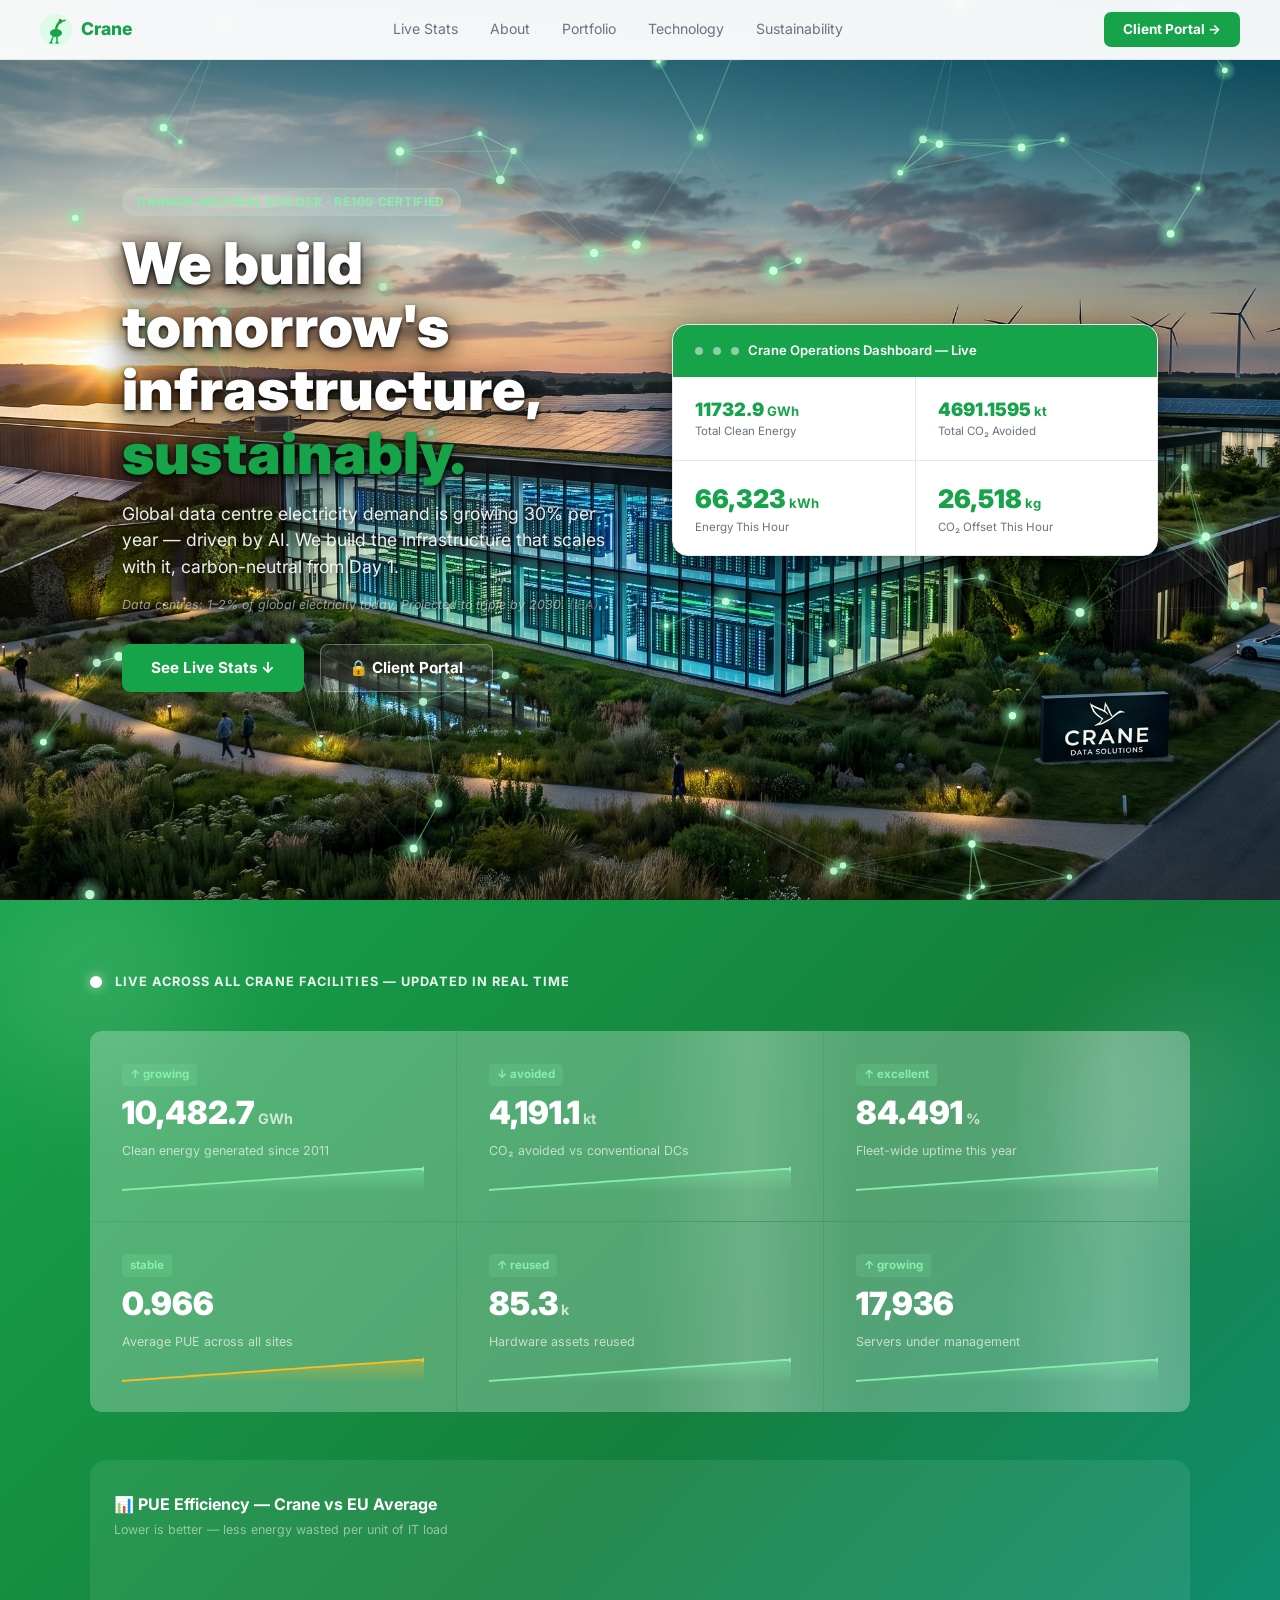
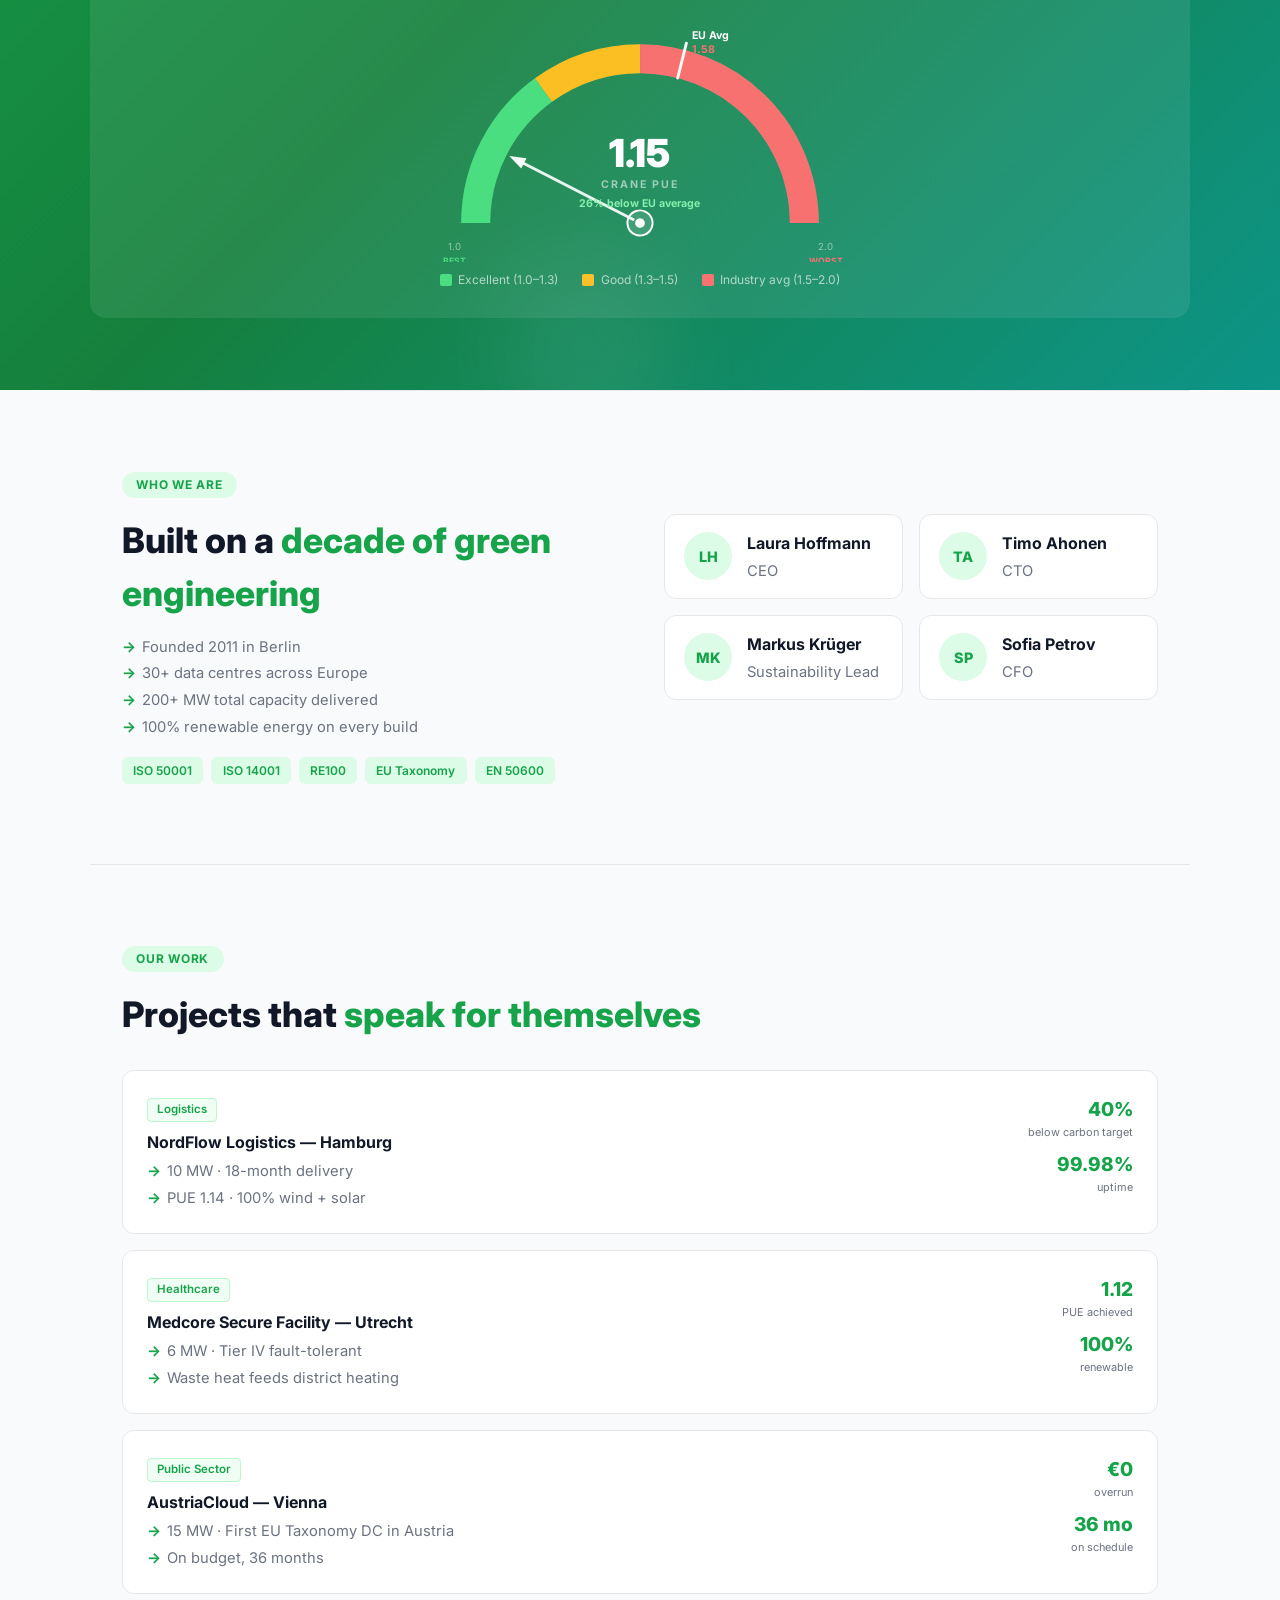
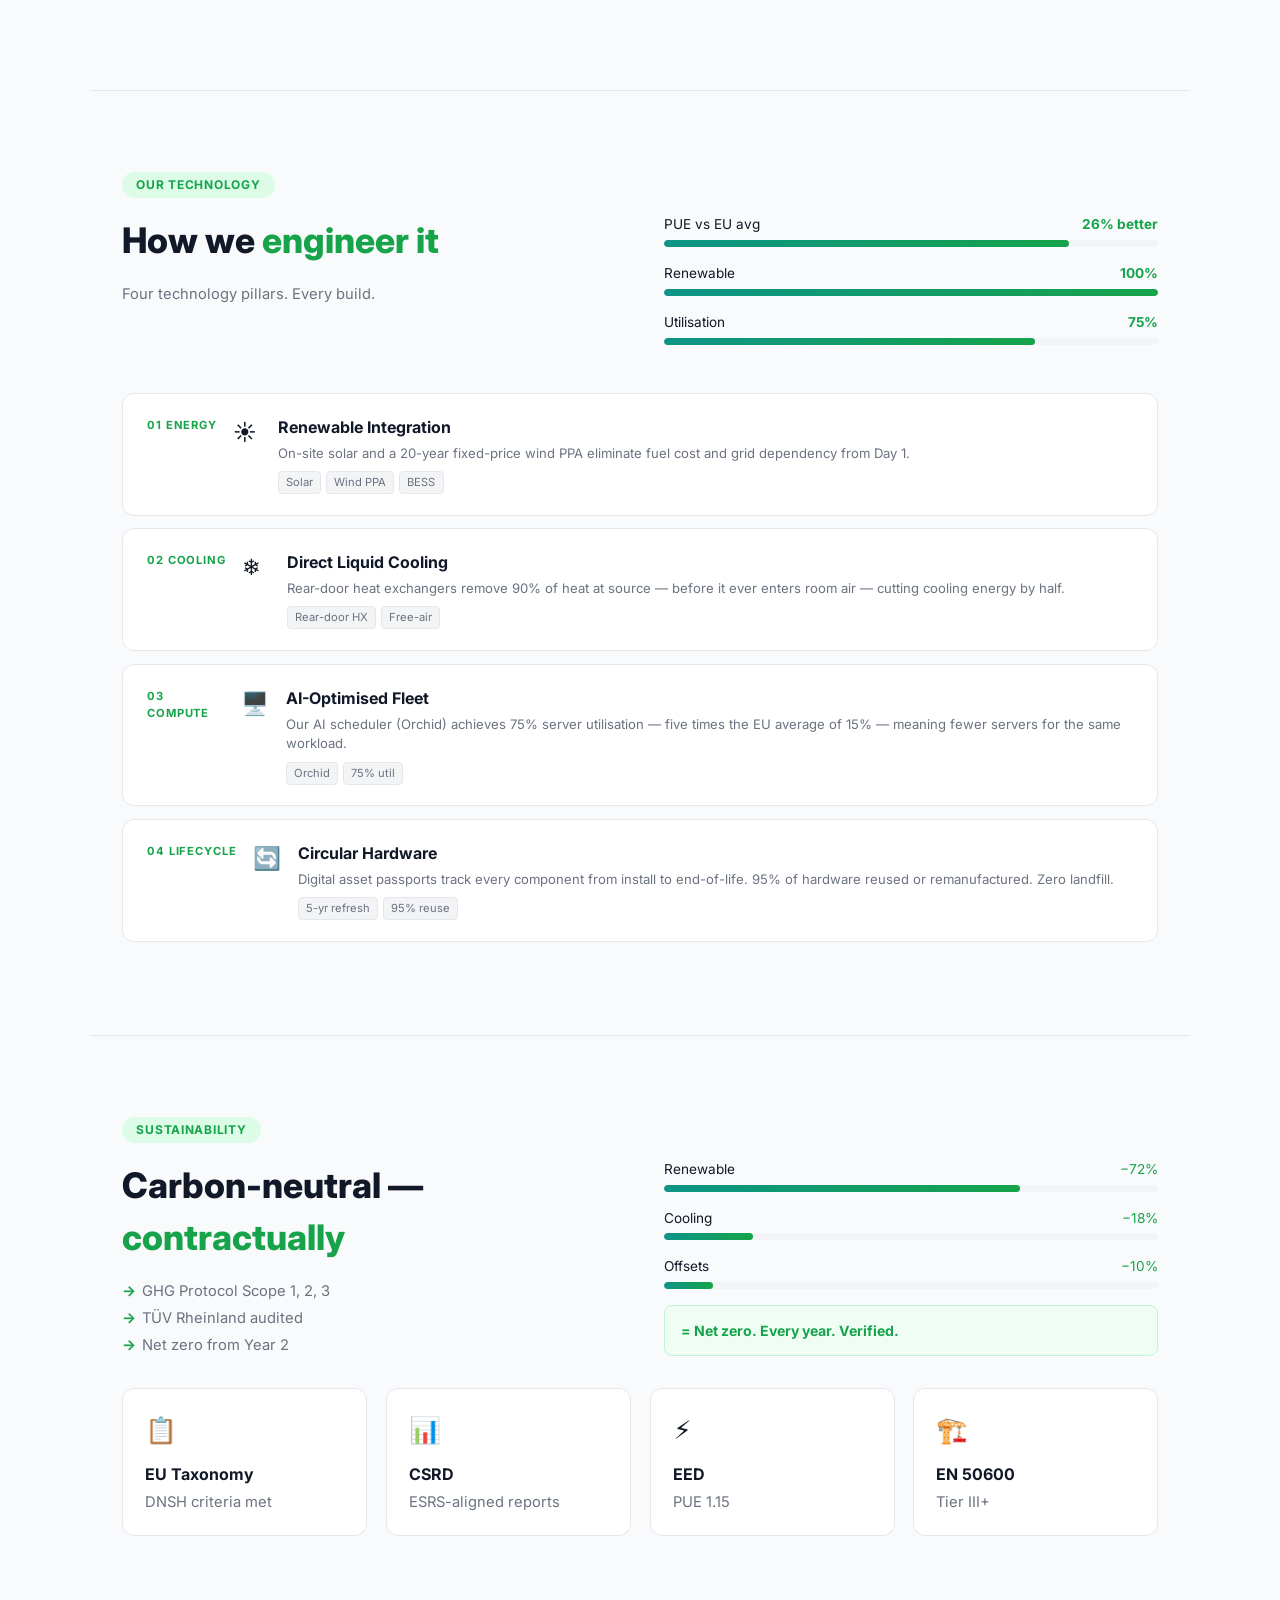
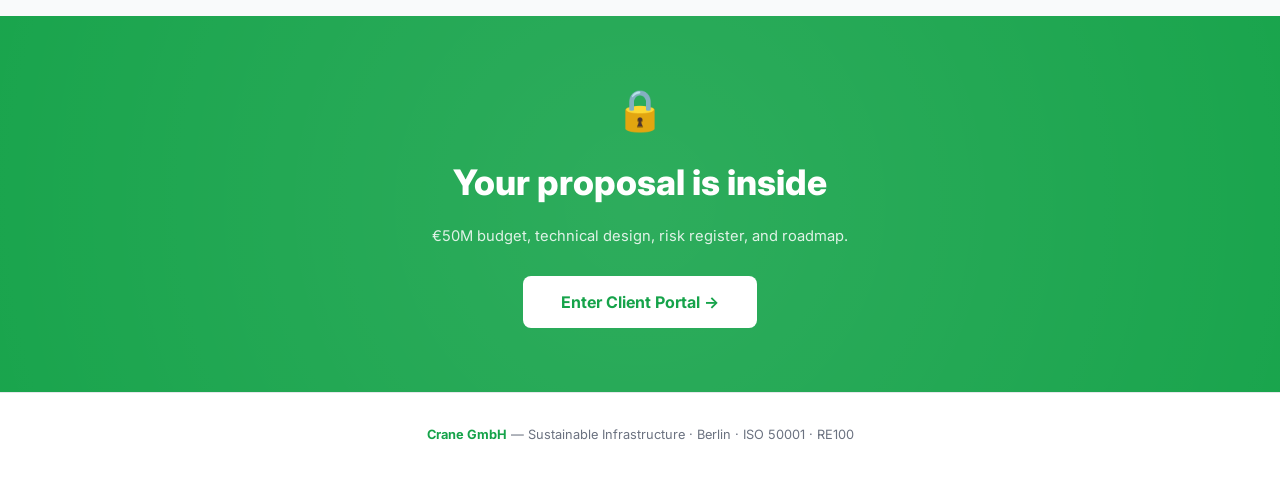
==== index.html @ dabe72cd "Add comprehensive responsive design for mobile Public site (index.html + styles.css): - 3-tier break" ====
<!DOCTYPE html>
<html lang="en">
<head>
  <meta charset="UTF-8">
  <meta name="viewport" content="width=device-width, initial-scale=1.0">
  <title>Crane — Sustainable Data Centre Infrastructure</title>
  <link rel="stylesheet" href="styles.css">
  <style>
    /* Hero with background image */
    #hero {
      background: linear-gradient(105deg, rgba(0,0,0,0.88) 0%, rgba(0,0,0,0.78) 50%, rgba(0,0,0,0.55) 100%);
      max-width: 100%;
      margin-left: 0;
      margin-right: 0;
      position: relative;
      overflow: hidden;
      isolation: isolate;
    }
    #hero::before {
      content: '';
      position: absolute;
      inset: -5%;
      background: url('Background_generated.jpg') center / cover no-repeat;
      z-index: -1;
      animation: kenBurns 20s ease-out infinite alternate;
    }
    #hero h1 { color: #fff; text-shadow: 0 2px 4px rgba(0,0,0,0.9), 0 4px 24px rgba(0,0,0,0.8), 0 8px 48px rgba(0,0,0,0.6); }
    #hero .hero-sub { color: rgba(255,255,255,0.92); text-shadow: 0 1px 8px rgba(0,0,0,0.8); }
    #hero .hero-card { box-shadow: 0 8px 48px rgba(0,0,0,0.4), 0 2px 8px rgba(0,0,0,0.2); }
    #hero .hero-note { font-size: .78rem; color: rgba(255,255,255,.55); margin: -1rem 0 1.8rem; font-style: italic; text-shadow: 0 1px 6px rgba(0,0,0,0.7); }
    #hero .hero-note-src { color: rgba(255,255,255,.35); }
    @media (max-width: 768px) {
      #hero .hero-note { margin: -.5rem 0 1.4rem; font-size: .74rem; }
    }
    #hero .pill { background: rgba(255,255,255,0.15); color: #86efac; border: 1px solid rgba(134,239,172,0.3); }
    #hero .btn-outline { background: rgba(255,255,255,0.1); border-color: rgba(255,255,255,0.3); color: #fff; }
    #hero .btn-outline:hover { background: rgba(255,255,255,0.2); border-color: #86efac; color: #86efac; }
  </style>
</head>
<body>

<nav>
  <a href="#" class="nav-logo">
    <svg width="32" height="32" viewBox="0 0 32 32" fill="none"><circle cx="16" cy="16" r="16" fill="#dcfce7"/><ellipse cx="16" cy="19" rx="6" ry="4" fill="#16a34a"/><path d="M16 15 Q17 10 20 8" stroke="#16a34a" stroke-width="2.2" stroke-linecap="round" fill="none"/><circle cx="20.5" cy="7.5" r="2" fill="#16a34a"/><path d="M22 7 L25 6.5" stroke="#16a34a" stroke-width="1.5" stroke-linecap="round"/><circle cx="20" cy="5.8" r="1" fill="#dc2626"/><path d="M13 23 L11 28 M11 28 L10 29 M11 28 L12 29" stroke="#16a34a" stroke-width="1.5" stroke-linecap="round"/><path d="M17 23 L17 28 M17 28 L16 29 M17 28 L18 29" stroke="#16a34a" stroke-width="1.5" stroke-linecap="round"/></svg>
    Crane
  </a>
  <ul class="nav-links">
    <li><a href="#live-stats">Live Stats</a></li>
    <li><a href="#about">About</a></li>
    <li><a href="#portfolio">Portfolio</a></li>
    <li><a href="#technology">Technology</a></li>
    <li><a href="#sustainability">Sustainability</a></li>
  </ul>
  <a href="portal.html" class="nav-cta">Client Portal →</a>
  <button class="nav-hamburger" id="hamburger" aria-label="Open menu" aria-expanded="false">
    <span></span><span></span><span></span>
  </button>
</nav>

<div class="mobile-nav-overlay" id="mobile-nav">
  <a href="#live-stats" onclick="closeMobileNav()">Live Stats</a>
  <a href="#about" onclick="closeMobileNav()">About</a>
  <a href="#portfolio" onclick="closeMobileNav()">Portfolio</a>
  <a href="#technology" onclick="closeMobileNav()">Technology</a>
  <a href="#sustainability" onclick="closeMobileNav()">Sustainability</a>
  <a href="portal.html" class="nav-cta">Client Portal →</a>
</div>

<!-- HERO with Background Image -->
<div class="section" id="hero">
  <canvas id="hero-canvas" aria-hidden="true"></canvas>
  <div class="hero-grid">
    <div>
      <div class="pill">Carbon-Neutral Builder · RE100 Certified</div>
      <h1>We build tomorrow's infrastructure,<br><span class="hl">sustainably.</span></h1>
      <p class="hero-sub">Global data centre electricity demand is growing 30% per year — driven by AI. We build the infrastructure that scales with it, carbon-neutral from Day 1.</p>
      <p class="hero-note">Data centres: 1–2% of global electricity today. Projected to triple by 2030. <span class="hero-note-src">(IEA)</span></p>
      <div class="cta-row">
        <a href="#live-stats" class="btn btn-primary">See Live Stats ↓</a>
        <a href="portal.html" class="btn btn-outline">🔒 Client Portal</a>
      </div>
    </div>
    <div>
      <div class="hero-card">
        <div class="hero-card-header"><div class="hero-card-dot"></div><div class="hero-card-dot"></div><div class="hero-card-dot"></div>Crane Operations Dashboard — Live</div>
        <div class="hero-stats">
          <div class="stat"><div class="stat-num" style="font-size:1.15rem"><span id="hero-gwh">0.00000</span><span style="font-size:.82rem;font-weight:700;color:var(--green);margin-left:3px">GWh</span></div><div class="stat-lbl">Total Clean Energy</div></div>
          <div class="stat"><div class="stat-num" style="font-size:1.15rem"><span id="hero-co2">0.0000</span><span style="font-size:.82rem;font-weight:700;color:var(--green);margin-left:3px">kt</span></div><div class="stat-lbl">Total CO₂ Avoided</div></div>
          <div class="stat"><div class="stat-num"><span id="hero-kwh-hr">0</span><span style="font-size:.82rem;font-weight:700;color:var(--green);margin-left:3px">kWh</span></div><div class="stat-lbl">Energy This Hour</div></div>
          <div class="stat"><div class="stat-num"><span id="hero-co2-hr">0</span><span style="font-size:.82rem;font-weight:700;color:var(--green);margin-left:3px">kg</span></div><div class="stat-lbl">CO₂ Offset This Hour</div></div>
        </div>
      </div>
    </div>
  </div>
</div>

<!-- LIVE STATS -->
<div id="live-stats">
  <!-- Ambient floating orbs -->
  <div class="live-orb" style="width:320px;height:320px;top:-80px;left:-60px;animation:orbDrift1 22s ease-in-out infinite;"></div>
  <div class="live-orb" style="width:280px;height:280px;top:60px;right:-40px;animation:orbDrift2 28s ease-in-out 4s infinite;"></div>
  <div class="live-orb" style="width:200px;height:200px;bottom:-60px;left:38%;animation:orbDrift3 18s ease-in-out 9s infinite;"></div>
  <div class="live-stats-inner">
    <div class="live-stats-header"><div class="live-dot"></div><span class="live-label">Live across all Crane facilities — updated in real time</span></div>
    <div class="stats-grid">
      <div class="stat-tile"><div class="stat-tile-delta">↑ growing</div><div class="stat-tile-num"><span id="stat-kwh">10,690.4</span><span class="stat-tile-unit">GWh</span></div><div class="stat-tile-label">Clean energy generated since 2011</div><svg class="stat-sparkline" id="spark-kwh"></svg></div>
      <div class="stat-tile"><div class="stat-tile-delta">↓ avoided</div><div class="stat-tile-num"><span id="stat-co2">4,274.2</span><span class="stat-tile-unit">kt</span></div><div class="stat-tile-label">CO₂ avoided vs conventional DCs</div><svg class="stat-sparkline" id="spark-co2"></svg></div>
      <div class="stat-tile"><div class="stat-tile-delta">↑ excellent</div><div class="stat-tile-num"><span id="stat-uptime">99.994</span><span class="stat-tile-unit">%</span></div><div class="stat-tile-label">Fleet-wide uptime this year</div><svg class="stat-sparkline" id="spark-uptime"></svg></div>
      <div class="stat-tile"><div class="stat-tile-delta">stable</div><div class="stat-tile-num"><span id="stat-pue">1.150</span></div><div class="stat-tile-label">Average PUE across all sites</div><svg class="stat-sparkline" id="spark-pue"></svg></div>
      <div class="stat-tile"><div class="stat-tile-delta">↑ reused</div><div class="stat-tile-num"><span id="stat-hw">87.1</span><span class="stat-tile-unit">k</span></div><div class="stat-tile-label">Hardware assets reused</div><svg class="stat-sparkline" id="spark-hw"></svg></div>
      <div class="stat-tile"><div class="stat-tile-delta">↑ growing</div><div class="stat-tile-num"><span id="stat-servers">18,400</span></div><div class="stat-tile-label">Servers under management</div><svg class="stat-sparkline" id="spark-servers"></svg></div>
    </div>
    <div style="margin-top:3rem;background:rgba(255,255,255,.08);border-radius:16px;padding:2rem 1.5rem 1.8rem;">
      <h3 style="color:#fff;margin-bottom:.3rem;font-size:1rem;">📊 PUE Efficiency — Crane vs EU Average</h3>
      <p style="color:rgba(255,255,255,.5);font-size:.78rem;margin-bottom:1.4rem;">Lower is better — less energy wasted per unit of IT load</p>
      <svg id="pue-gauge" viewBox="0 0 600 310" style="width:100%;max-width:580px;display:block;margin:0 auto;" aria-label="PUE gauge: Crane 1.15 vs EU average 1.58">
        <!-- Background track -->
        <path d="M 130,270 A 170,170 0 0,1 470,270" fill="none" stroke="rgba(255,255,255,.12)" stroke-width="30" stroke-linecap="butt"/>
        <!-- Green zone 1.0–1.3 -->
        <path d="M 130,270 A 170,170 0 0,1 470,270" fill="none" stroke="#4ade80" stroke-width="30" stroke-dasharray="160.22 373.85" stroke-dashoffset="0" stroke-linecap="butt"/>
        <!-- Amber zone 1.3–1.5 -->
        <path d="M 130,270 A 170,170 0 0,1 470,270" fill="none" stroke="#fbbf24" stroke-width="30" stroke-dasharray="106.81 427.26" stroke-dashoffset="-160.22" stroke-linecap="butt"/>
        <!-- Red zone 1.5–2.0 -->
        <path d="M 130,270 A 170,170 0 0,1 470,270" fill="none" stroke="#f87171" stroke-width="30" stroke-dasharray="267.04 267.03" stroke-dashoffset="-267.03" stroke-linecap="butt"/>
        <!-- EU avg tick at PUE 1.58 → angle +14.4° from vertical -->
        <line x1="339" y1="120" x2="348" y2="84" stroke="white" stroke-width="3" stroke-linecap="round" opacity="0.95"/>
        <text x="354" y="80" fill="white" font-size="11" font-weight="700" font-family="Inter,sans-serif">EU Avg</text>
        <text x="354" y="94" fill="#f87171" font-size="11" font-weight="700" font-family="Inter,sans-serif">1.58</text>
        <!-- End labels -->
        <text x="108" y="298" text-anchor="middle" fill="rgba(255,255,255,.5)" font-size="10" font-family="Inter,sans-serif">1.0</text>
        <text x="492" y="298" text-anchor="middle" fill="rgba(255,255,255,.5)" font-size="10" font-family="Inter,sans-serif">2.0</text>
        <text x="108" y="312" text-anchor="middle" fill="#4ade80" font-size="9" font-weight="700" font-family="Inter,sans-serif">BEST</text>
        <text x="492" y="312" text-anchor="middle" fill="#f87171" font-size="9" font-weight="700" font-family="Inter,sans-serif">WORST</text>
        <!-- Needle (animated via JS) -->
        <g id="pue-needle">
          <line x1="300" y1="130" x2="300" y2="262" stroke="rgba(255,255,255,.9)" stroke-width="3" stroke-linecap="round"/>
          <polygon points="300,118 294,135 306,135" fill="white" opacity="0.95"/>
          <circle cx="300" cy="270" r="13" fill="rgba(255,255,255,.12)" stroke="white" stroke-width="2"/>
          <circle cx="300" cy="270" r="5" fill="white"/>
        </g>
        <!-- Centre readout -->
        <text x="300" y="212" text-anchor="middle" fill="white" font-size="40" font-weight="900" font-family="Inter,sans-serif">1.15</text>
        <text x="300" y="234" text-anchor="middle" fill="rgba(255,255,255,.55)" font-size="11" font-weight="700" letter-spacing="2" font-family="Inter,sans-serif">CRANE PUE</text>
        <text x="300" y="253" text-anchor="middle" fill="#86efac" font-size="11" font-weight="700" font-family="Inter,sans-serif">26% below EU average</text>
      </svg>
      <!-- Legend -->
      <div style="display:flex;justify-content:center;gap:1.5rem;margin-top:.6rem;flex-wrap:wrap;">
        <div style="display:flex;align-items:center;gap:.4rem;"><div style="width:12px;height:12px;border-radius:2px;background:#4ade80;flex-shrink:0"></div><span style="font-size:.75rem;color:rgba(255,255,255,.65);">Excellent (1.0–1.3)</span></div>
        <div style="display:flex;align-items:center;gap:.4rem;"><div style="width:12px;height:12px;border-radius:2px;background:#fbbf24;flex-shrink:0"></div><span style="font-size:.75rem;color:rgba(255,255,255,.65);">Good (1.3–1.5)</span></div>
        <div style="display:flex;align-items:center;gap:.4rem;"><div style="width:12px;height:12px;border-radius:2px;background:#f87171;flex-shrink:0"></div><span style="font-size:.75rem;color:rgba(255,255,255,.65);">Industry avg (1.5–2.0)</span></div>
      </div>
    </div>
  </div>
</div>

<div class="divider"></div>

<!-- ABOUT -->
<div class="section fade" id="about">
  <div class="pill">Who We Are</div>
  <div class="two-col">
    <div>
      <h2>Built on a <span class="hl">decade of green engineering</span></h2>
      <ul class="bullet"><li>Founded 2011 in Berlin</li><li>30+ data centres across Europe</li><li>200+ MW total capacity delivered</li><li>100% renewable energy on every build</li></ul>
      <div class="cert-row"><span class="cert">ISO 50001</span><span class="cert">ISO 14001</span><span class="cert">RE100</span><span class="cert">EU Taxonomy</span><span class="cert">EN 50600</span></div>
    </div>
    <div class="team-grid">
      <div class="team-card"><div class="team-av">LH</div><div><h3>Laura Hoffmann</h3><p>CEO</p></div></div>
      <div class="team-card"><div class="team-av">TA</div><div><h3>Timo Ahonen</h3><p>CTO</p></div></div>
      <div class="team-card"><div class="team-av">MK</div><div><h3>Markus Krüger</h3><p>Sustainability Lead</p></div></div>
      <div class="team-card"><div class="team-av">SP</div><div><h3>Sofia Petrov</h3><p>CFO</p></div></div>
    </div>
  </div>
</div>

<div class="divider"></div>

<!-- PORTFOLIO -->
<div class="section fade" id="portfolio">
  <div class="pill">Our Work</div>
  <h2>Projects that <span class="hl">speak for themselves</span></h2>
  <div class="proj-card" style="margin-top:1.8rem"><div><span class="proj-tag">Logistics</span><h3>NordFlow Logistics — Hamburg</h3><ul class="bullet"><li>10 MW · 18-month delivery</li><li>PUE 1.14 · 100% wind + solar</li></ul></div><div class="proj-stats"><div><div class="ps-num">40%</div><div class="ps-lbl">below carbon target</div></div><div><div class="ps-num">99.98%</div><div class="ps-lbl">uptime</div></div></div></div>
  <div class="proj-card"><div><span class="proj-tag">Healthcare</span><h3>Medcore Secure Facility — Utrecht</h3><ul class="bullet"><li>6 MW · Tier IV fault-tolerant</li><li>Waste heat feeds district heating</li></ul></div><div class="proj-stats"><div><div class="ps-num">1.12</div><div class="ps-lbl">PUE achieved</div></div><div><div class="ps-num">100%</div><div class="ps-lbl">renewable</div></div></div></div>
  <div class="proj-card"><div><span class="proj-tag">Public Sector</span><h3>AustriaCloud — Vienna</h3><ul class="bullet"><li>15 MW · First EU Taxonomy DC in Austria</li><li>On budget, 36 months</li></ul></div><div class="proj-stats"><div><div class="ps-num">€0</div><div class="ps-lbl">overrun</div></div><div><div class="ps-num">36 mo</div><div class="ps-lbl">on schedule</div></div></div></div>
</div>

<div class="divider"></div>

<!-- TECHNOLOGY -->
<div class="section fade" id="technology">
  <div class="pill">Our Technology</div>
  <div class="two-col" style="margin-bottom:2rem">
    <div><h2>How we <span class="hl">engineer it</span></h2><p>Four technology pillars. Every build.</p></div>
    <div>
      <div class="bar-row"><div class="bar-hdr"><span>PUE vs EU avg</span><span style="color:#16a34a;font-weight:700">26% better</span></div><div class="bar-track"><div class="bar-fill" style="width:82%"></div></div></div>
      <div class="bar-row"><div class="bar-hdr"><span>Renewable</span><span style="color:#16a34a;font-weight:700">100%</span></div><div class="bar-track"><div class="bar-fill" style="width:100%"></div></div></div>
      <div class="bar-row"><div class="bar-hdr"><span>Utilisation</span><span style="color:#16a34a;font-weight:700">75%</span></div><div class="bar-track"><div class="bar-fill" style="width:75%"></div></div></div>
    </div>
  </div>
  <div class="pillar"><span class="pillar-num">01 Energy</span><span class="pillar-icon">☀️</span><div><h3>Renewable Integration</h3><p style="font-size:.82rem;margin:.3rem 0 .5rem">On-site solar and a 20-year fixed-price wind PPA eliminate fuel cost and grid dependency from Day 1.</p><div class="chips"><span class="chip">Solar</span><span class="chip">Wind PPA</span><span class="chip">BESS</span></div></div></div>
  <div class="pillar"><span class="pillar-num">02 Cooling</span><span class="pillar-icon">❄️</span><div><h3>Direct Liquid Cooling</h3><p style="font-size:.82rem;margin:.3rem 0 .5rem">Rear-door heat exchangers remove 90% of heat at source — before it ever enters room air — cutting cooling energy by half.</p><div class="chips"><span class="chip">Rear-door HX</span><span class="chip">Free-air</span></div></div></div>
  <div class="pillar"><span class="pillar-num">03 Compute</span><span class="pillar-icon">🖥️</span><div><h3>AI-Optimised Fleet</h3><p style="font-size:.82rem;margin:.3rem 0 .5rem">Our AI scheduler (Orchid) achieves 75% server utilisation — five times the EU average of 15% — meaning fewer servers for the same workload.</p><div class="chips"><span class="chip">Orchid</span><span class="chip">75% util</span></div></div></div>
  <div class="pillar"><span class="pillar-num">04 Lifecycle</span><span class="pillar-icon">🔄</span><div><h3>Circular Hardware</h3><p style="font-size:.82rem;margin:.3rem 0 .5rem">Digital asset passports track every component from install to end-of-life. 95% of hardware reused or remanufactured. Zero landfill.</p><div class="chips"><span class="chip">5-yr refresh</span><span class="chip">95% reuse</span></div></div></div>
</div>

<div class="divider"></div>

<!-- SUSTAINABILITY -->
<div class="section fade" id="sustainability">
  <div class="pill">Sustainability</div>
  <div class="two-col">
    <div><h2>Carbon-neutral — <span class="hl">contractually</span></h2><ul class="bullet" style="margin-top:.8rem"><li>GHG Protocol Scope 1, 2, 3</li><li>TÜV Rheinland audited</li><li>Net zero from Year 2</li></ul></div>
    <div>
      <div class="bar-row"><div class="bar-hdr"><span>Renewable</span><span style="color:#16a34a">−72%</span></div><div class="bar-track"><div class="bar-fill" style="width:72%"></div></div></div>
      <div class="bar-row"><div class="bar-hdr"><span>Cooling</span><span style="color:#16a34a">−18%</span></div><div class="bar-track"><div class="bar-fill" style="width:18%"></div></div></div>
      <div class="bar-row"><div class="bar-hdr"><span>Offsets</span><span style="color:#16a34a">−10%</span></div><div class="bar-track"><div class="bar-fill" style="width:10%"></div></div></div>
      <div style="background:#f0fdf4;border:1px solid #bbf7d0;border-radius:8px;padding:.85rem 1rem;margin-top:.5rem;font-size:.88rem"><strong style="color:#16a34a">= Net zero. Every year. Verified.</strong></div>
    </div>
  </div>
  <div class="cards" style="margin-top:2rem">
    <div class="card"><div class="card-icon">📋</div><h3>EU Taxonomy</h3><p>DNSH criteria met</p></div>
    <div class="card"><div class="card-icon">📊</div><h3>CSRD</h3><p>ESRS-aligned reports</p></div>
    <div class="card"><div class="card-icon">⚡</div><h3>EED</h3><p>PUE 1.15</p></div>
    <div class="card"><div class="card-icon">🏗️</div><h3>EN 50600</h3><p>Tier III+</p></div>
  </div>
</div>

<!-- PORTAL CTA -->
<div id="portal-cta">
  <div class="portal-box">
    <div style="font-size:2.5rem;margin-bottom:1rem">🔒</div>
    <h2>Your proposal is inside</h2>
    <p style="margin-bottom:1.8rem">€50M budget, technical design, risk register, and roadmap.</p>
    <a href="portal.html" class="btn" style="background:#fff;color:#16a34a;font-size:1rem;padding:.9rem 2.4rem">Enter Client Portal →</a>
  </div>
</div>

<footer><strong style="color:#16a34a">Crane GmbH</strong> — Sustainable Infrastructure · Berlin · ISO 50001 · RE100</footer>

<button id="scroll-top" aria-label="Back to top" onclick="window.scrollTo({top:0,behavior:'smooth'})">↑</button>

<script>
// Generic count-up utility
function countUp(el, from, to, duration, fmtFn) {
  const start = performance.now();
  function step(now) {
    const t = Math.min((now - start) / duration, 1);
    const eased = 1 - Math.pow(1 - t, 3); // easeOutCubic
    const val = from + (to - from) * eased;
    el.textContent = fmtFn(val);
    if (t < 1) requestAnimationFrame(step);
  }
  requestAnimationFrame(step);
}

// Fade-in observer
const obs = new IntersectionObserver(es => es.forEach(e => { if(e.isIntersecting) e.target.classList.add('on'); }), {threshold:.08});
document.querySelectorAll('.fade').forEach(el => obs.observe(el));

// Hero stat count-up then live tick
window.addEventListener('load', () => {
  const EPOCH = 1293840000;
  // Rates per second (consistent with the live-stats section)
  const GWH_RATE    = 0.00002334;   // GWh/s  → visible at 5 dp
  const CO2_RATE    = 0.000009332;  // kt/s   → visible at 4 dp
  // "This hour" metrics: energy per second → kWh (1 GWh = 1,000,000 kWh)
  const KWH_HR_RATE = GWH_RATE * 1e6; // ≈ 23.34 kWh/s
  // CO₂ offset per second → kg (1 kt = 1,000,000 kg)
  const CO2_HR_RATE = CO2_RATE * 1e6; // ≈ 9.33 kg/s

  function frac() { return Date.now() / 1000 - EPOCH; }
  function hrSec() { return (Date.now() / 1000) % 3600; } // seconds into current hour

  // Count-up from 0 to current value
  const f0 = frac();
  countUp(document.getElementById('hero-gwh'),    0, f0 * GWH_RATE,    2000, v => v.toFixed(1));
  countUp(document.getElementById('hero-co2'),    0, f0 * CO2_RATE,    2000, v => v.toFixed(4));
  countUp(document.getElementById('hero-kwh-hr'),  0, hrSec() * KWH_HR_RATE, 2000, v => Math.round(v).toLocaleString('en-US'));
  countUp(document.getElementById('hero-co2-hr'),  0, hrSec() * CO2_HR_RATE, 2000, v => Math.round(v).toLocaleString('en-US'));

  // After count-up finishes, tick every 100 ms so all 4 change continuously
  setTimeout(() => {
    setInterval(() => {
      const f  = frac();
      const hs = hrSec();
      document.getElementById('hero-gwh').textContent    = (f  * GWH_RATE).toFixed(1);
      document.getElementById('hero-co2').textContent    = (f  * CO2_RATE).toFixed(4);
      document.getElementById('hero-kwh-hr').textContent = Math.round(hs * KWH_HR_RATE).toLocaleString('en-US');
      document.getElementById('hero-co2-hr').textContent = Math.round(hs * CO2_HR_RATE).toLocaleString('en-US');
    }, 100);
  }, 2200);
});

// Live stats — count-up on first scroll-into-view, then handoff to live tick
const EPOCH = 1293840000;
function fmt(n, dec = 0) { return n.toLocaleString('en-US', { minimumFractionDigits: dec, maximumFractionDigits: dec }); }

let liveTickActive = false;
function tick() {
  if (!liveTickActive) return;
  const frac = Date.now() / 1000 - EPOCH;
  document.getElementById('stat-kwh').textContent = fmt(frac * 0.00002334, 1);
  document.getElementById('stat-co2').textContent = fmt(frac * 0.000009332, 1);
  document.getElementById('stat-uptime').textContent = (99.994 + 0.003 * Math.sin(2 * Math.PI * frac / 604800)).toFixed(3);
  document.getElementById('stat-pue').textContent = (1.150 + 0.015 * Math.sin(2 * Math.PI * frac / 31557600)).toFixed(3);
  document.getElementById('stat-hw').textContent = fmt(frac * 0.000000190, 1);
  document.getElementById('stat-servers').textContent = fmt(Math.round(1200 + frac * 0.00003755));
}

// Compute current live targets for count-up finale
function liveTargets() {
  const frac = Date.now() / 1000 - EPOCH;
  return {
    kwh:     frac * 0.00002334,
    co2:     frac * 0.000009332,
    uptime:  99.994 + 0.003 * Math.sin(2 * Math.PI * frac / 604800),
    pue:     1.150 + 0.015 * Math.sin(2 * Math.PI * frac / 31557600),
    hw:      frac * 0.000000190,
    servers: Math.round(1200 + frac * 0.00003755),
  };
}

const liveObs = new IntersectionObserver(entries => {
  if (entries[0].isIntersecting) {
    const t = liveTargets();
    countUp(document.getElementById('stat-kwh'),     0, t.kwh,     2200, v => fmt(v, 1));
    countUp(document.getElementById('stat-co2'),     0, t.co2,     2200, v => fmt(v, 1));
    countUp(document.getElementById('stat-uptime'),  0, t.uptime,  2500, v => v.toFixed(3));
    countUp(document.getElementById('stat-pue'),     0, t.pue,     2500, v => v.toFixed(3));
    countUp(document.getElementById('stat-hw'),      0, t.hw,      2200, v => fmt(v, 1));
    countUp(document.getElementById('stat-servers'), 0, t.servers, 2200, v => fmt(Math.round(v)));
    // After count-up finishes, hand off to live tick
    setTimeout(() => { liveTickActive = true; setInterval(tick, 250); }, 2600);
    liveObs.disconnect();
  }
}, { threshold: 0.25 });
liveObs.observe(document.getElementById('live-stats'));

// Bar-fill scroll animation
const barObs = new IntersectionObserver(entries => {
  entries.forEach(e => {
    if (e.isIntersecting) {
      const fill = e.target.querySelector('.bar-fill');
      if (fill && !fill.dataset.animated) {
        const target = fill.style.width;
        fill.style.width = '0%';
        fill.dataset.animated = '1';
        requestAnimationFrame(() => {
          fill.style.transition = 'width 1.4s cubic-bezier(.16,1,.3,1)';
          fill.style.width = target;
        });
      }
      barObs.unobserve(e.target);
    }
  });
}, { threshold: 0.3 });
document.querySelectorAll('.bar-row').forEach(el => barObs.observe(el));

// Stagger animation for cards/pillars/proj-cards
const staggerObs = new IntersectionObserver(entries => {
  entries.forEach((e, i) => {
    if (e.isIntersecting) {
      const siblings = Array.from(e.target.parentNode.children).filter(c => c.matches('.card, .pillar, .proj-card, .team-card, .stat-tile'));
      const idx = siblings.indexOf(e.target);
      e.target.style.animationDelay = `${idx * 80}ms`;
      e.target.classList.add('stagger-in');
      staggerObs.unobserve(e.target);
    }
  });
}, { threshold: 0.15 });
document.querySelectorAll('.card, .pillar, .proj-card, .team-card, .stat-tile').forEach(el => staggerObs.observe(el));

// PUE Gauge needle animation
(function() {
  const needle = document.getElementById('pue-needle');
  const cx = 300, cy = 270;
  let startTime = null;
  const DURATION = 2200;
  const START_DEG = -90;
  const END_DEG   = -63;

  function easeOutElastic(t) {
    if (t === 0 || t === 1) return t;
    return Math.pow(2, -10 * t) * Math.sin((t - 0.075) * (2 * Math.PI) / 0.3) + 1;
  }
  function setNeedle(deg) {
    needle.setAttribute('transform', `rotate(${deg}, ${cx}, ${cy})`);
  }
  function animate(ts) {
    if (!startTime) startTime = ts;
    const progress = Math.min((ts - startTime) / DURATION, 1);
    const deg = START_DEG + (END_DEG - START_DEG) * easeOutElastic(progress);
    setNeedle(deg);
    if (progress < 1) requestAnimationFrame(animate);
  }
  setNeedle(START_DEG);
  const gaugeObs = new IntersectionObserver(entries => {
    if (entries[0].isIntersecting) {
      startTime = null;
      requestAnimationFrame(animate);
      gaugeObs.disconnect();
    }
  }, { threshold: 0.3 });
  gaugeObs.observe(document.getElementById('live-stats'));
})();

// Hamburger / mobile nav
const hamburger = document.getElementById('hamburger');
const mobileNav = document.getElementById('mobile-nav');
hamburger.addEventListener('click', () => {
  const open = mobileNav.classList.toggle('open');
  hamburger.classList.toggle('open', open);
  hamburger.setAttribute('aria-expanded', open);
  document.body.style.overflow = open ? 'hidden' : '';
});
function closeMobileNav() {
  mobileNav.classList.remove('open');
  hamburger.classList.remove('open');
  hamburger.setAttribute('aria-expanded', 'false');
  document.body.style.overflow = '';
}

// ── CONTINUOUS ANIMATIONS ───────────────────────────────────

// 1. Hero Canvas: floating particle network — prominent version
(function initHeroCanvas() {
  const canvas = document.getElementById('hero-canvas');
  const ctx    = canvas.getContext('2d');
  let W, H, nodes;
  const COUNT = 65, LINK_DIST = 175;

  function resize() {
    const hero = canvas.parentElement;
    W = canvas.width  = hero.offsetWidth;
    H = canvas.height = hero.offsetHeight;
    if (nodes) nodes.forEach(n => {
      n.x = Math.min(n.x, W); n.y = Math.min(n.y, H);
    });
  }

  function makeNode() {
    return {
      x:  Math.random() * W,
      y:  Math.random() * H,
      vx: (Math.random() - .5) * .8,
      vy: (Math.random() - .5) * .8,
      r:  Math.random() * 2.8 + 2.0,
      phase: Math.random() * Math.PI * 2,
    };
  }

  function init() {
    resize();
    nodes = Array.from({ length: COUNT }, makeNode);
  }

  function draw(ts) {
    ctx.clearRect(0, 0, W, H);
    // edges
    for (let i = 0; i < nodes.length; i++) {
      for (let j = i + 1; j < nodes.length; j++) {
        const dx = nodes[i].x - nodes[j].x;
        const dy = nodes[i].y - nodes[j].y;
        const d  = Math.sqrt(dx * dx + dy * dy);
        if (d < LINK_DIST) {
          const a = .75 * (1 - d / LINK_DIST);
          ctx.beginPath();
          ctx.moveTo(nodes[i].x, nodes[i].y);
          ctx.lineTo(nodes[j].x, nodes[j].y);
          ctx.strokeStyle = `rgba(134,239,172,${a.toFixed(2)})`;
          ctx.lineWidth   = 1.2;
          ctx.stroke();
        }
      }
    }
    // nodes with pulsing glow
    for (const n of nodes) {
      const pulse = .5 + .5 * Math.sin((ts / 1000) + n.phase);
      // glow
      const grad = ctx.createRadialGradient(n.x, n.y, 0, n.x, n.y, n.r * 4);
      grad.addColorStop(0,   `rgba(134,239,172,${(.45 + .35 * pulse).toFixed(2)})`);
      grad.addColorStop(1,   'rgba(134,239,172,0)');
      ctx.beginPath();
      ctx.arc(n.x, n.y, n.r * 4, 0, Math.PI * 2);
      ctx.fillStyle = grad;
      ctx.fill();
      // core dot
      ctx.beginPath();
      ctx.arc(n.x, n.y, n.r, 0, Math.PI * 2);
      ctx.fillStyle = `rgba(200,255,220,${(.82 + .18 * pulse).toFixed(2)})`;
      ctx.fill();
    }
  }

  function update() {
    for (const n of nodes) {
      n.x += n.vx; n.y += n.vy;
      if (n.x < 0 || n.x > W) n.vx *= -1;
      if (n.y < 0 || n.y > H) n.vy *= -1;
    }
  }

  function loop(ts) { update(); draw(ts); requestAnimationFrame(loop); }

  init();
  requestAnimationFrame(loop);
  window.addEventListener('resize', init, { passive: true });
})();

// 2. Sparklines — synced to the same live formula as tick()
(function initSparklines() {
  const POINTS = 40;
  const EPOCH  = 1293840000;

  function liveVal(key, frac) {
    switch(key) {
      case 'kwh':     return frac * 0.00002334;
      case 'co2':     return frac * 0.000009332;
      case 'uptime':  return 99.994 + 0.003  * Math.sin(2 * Math.PI * frac / 604800);
      case 'pue':     return 1.150  + 0.015  * Math.sin(2 * Math.PI * frac / 31557600);
      case 'hw':      return frac   * 0.000000190;
      case 'servers': return 1200   + frac   * 0.00003755;
    }
  }

  const configs = [
    { id:'spark-kwh',     key:'kwh',     color:'#86efac' },
    { id:'spark-co2',     key:'co2',     color:'#86efac' },
    { id:'spark-uptime',  key:'uptime',  color:'#86efac' },
    { id:'spark-pue',     key:'pue',     color:'#fbbf24' },
    { id:'spark-hw',      key:'hw',      color:'#86efac' },
    { id:'spark-servers', key:'servers', color:'#86efac' },
  ];

  // Seed history from past 40 ticks (1.2 s each = last 48 s of data)
  const TICK_SEC = 1.2;
  const state = {};
  configs.forEach(cfg => {
    const now = Date.now() / 1000;
    state[cfg.id] = Array.from({ length: POINTS }, (_, i) => {
      const frac = (now - EPOCH) - (POINTS - 1 - i) * TICK_SEC;
      return liveVal(cfg.key, frac);
    });
  });

  function drawSparkline(svg, history, color) {
    const W  = svg.clientWidth  || 200;
    const H  = svg.clientHeight || 26;
    const mn = Math.min(...history);
    const mx = Math.max(...history);
    const rng = mx - mn || 1;
    const pts = history.map((v, i) => {
      const x = (i / (POINTS - 1)) * W;
      const y = H - ((v - mn) / rng) * (H - 5) - 2;
      return `${x.toFixed(1)},${y.toFixed(1)}`;
    });
    const fillD = pts.map((p, i) => (i === 0 ? `M${p}` : `L${p}`)).join(' ')
                + ` L${W},${H} L0,${H} Z`;
    const uid = svg.id;
    svg.innerHTML =
      `<defs><linearGradient id="sg_${uid}" x1="0" y1="0" x2="0" y2="1">
         <stop offset="0%"   stop-color="${color}" stop-opacity=".4"/>
         <stop offset="100%" stop-color="${color}" stop-opacity="0"/>
       </linearGradient></defs>
       <path d="${fillD}" fill="url(#sg_${uid})"/>
       <polyline points="${pts.join(' ')}" fill="none" stroke="${color}" stroke-width="1.8"
         stroke-linejoin="round" stroke-linecap="round"/>
       <circle cx="${pts[pts.length-1].split(',')[0]}" cy="${pts[pts.length-1].split(',')[1]}"
         r="2.5" fill="${color}"/>`;
  }

  function tickSparklines() {
    const frac = Date.now() / 1000 - EPOCH;
    configs.forEach(cfg => {
      const history = state[cfg.id];
      history.shift();
      history.push(liveVal(cfg.key, frac));
      const svg = document.getElementById(cfg.id);
      if (svg) drawSparkline(svg, history, cfg.color);
    });
  }

  // Draw immediately once visible to avoid blank SVGs
  const sparkObs = new IntersectionObserver(entries => {
    if (entries[0].isIntersecting) {
      tickSparklines();
      sparkObs.disconnect();
    }
  }, { threshold: 0.1 });
  sparkObs.observe(document.getElementById('live-stats'));

  setInterval(tickSparklines, Math.round(TICK_SEC * 1000));
})();

// Scroll-to-top visibility
const scrollBtn = document.getElementById('scroll-top');
window.addEventListener('scroll', () => {
  scrollBtn.classList.toggle('visible', window.scrollY > 400);
}, { passive: true });
</script>
</body>
</html>
---- styles.css ----
@import url('https://fonts.googleapis.com/css2?family=Inter:wght@400;500;600;700;800;900&display=swap');

*, *::before, *::after { box-sizing: border-box; margin: 0; padding: 0; }
:root {
  --green: #16a34a;
  --green-l: #dcfce7;
  --green-m: #86efac;
  --teal: #0d9488;
  --bg: #f9fafb;
  --white: #ffffff;
  --border: #e5e7eb;
  --text: #111827;
  --muted: #6b7280;
  --radius: 12px;
}
html { scroll-behavior: smooth; }
body { font-family: 'Inter', 'Segoe UI', system-ui, sans-serif; background: var(--bg); color: var(--text); line-height: 1.5; overflow-x: hidden; }

/* NAV */
nav {
  position: fixed; top: 0; left: 0; right: 0; z-index: 200;
  background: rgba(255,255,255,.95); backdrop-filter: blur(12px);
  border-bottom: 1px solid var(--border);
  display: flex; align-items: center; justify-content: space-between;
  padding: 0 2.5rem; height: 60px;
}
.nav-logo { display: flex; align-items: center; gap: .55rem; font-weight: 800; font-size: 1.1rem; color: var(--green); text-decoration: none; }
.nav-links { display: flex; gap: 2rem; list-style: none; }
.nav-links a { color: var(--muted); text-decoration: none; font-size: .88rem; transition: color .2s; }
.nav-links a:hover { color: var(--green); }
.nav-cta { background: var(--green); color: #fff; padding: .45rem 1.2rem; border-radius: 7px; font-weight: 700; font-size: .85rem; text-decoration: none; transition: background .2s; }
.nav-cta:hover { background: #15803d; }

/* SECTIONS */
.section { padding: 5rem 2rem; max-width: 1100px; margin: 0 auto; }
.pill { display: inline-block; background: var(--green-l); color: var(--green); border-radius: 20px; padding: .25rem .9rem; font-size: .75rem; font-weight: 700; letter-spacing: .06em; text-transform: uppercase; margin-bottom: 1rem; }
h1 { font-size: clamp(2.4rem, 5vw, 3.6rem); font-weight: 900; line-height: 1.1; }
h2 { font-size: clamp(1.6rem, 3vw, 2.2rem); font-weight: 800; margin-bottom: 1rem; }
h3 { font-size: 1rem; font-weight: 700; margin-bottom: .3rem; }
p, li { color: var(--muted); font-size: .92rem; }
.hl { color: var(--green); }
.divider { height: 1px; background: var(--border); max-width: 1100px; margin: 0 auto; }

/* HERO */
#hero { min-height: 100vh; display: flex; align-items: center; padding-top: 60px; }
.hero-grid { display: grid; grid-template-columns: 1fr 1fr; gap: 4rem; align-items: center; width: 100%; max-width: 1100px; margin: 0 auto; padding: 0 2rem; }
.hero-sub { font-size: 1.1rem; color: var(--muted); margin: 1rem 0 2rem; }
.cta-row { display: flex; gap: 1rem; }
.btn { display: inline-flex; align-items: center; gap: .4rem; padding: .75rem 1.8rem; border-radius: 8px; font-weight: 700; font-size: .95rem; text-decoration: none; border: none; cursor: pointer; transition: all .2s; }
.btn-primary { background: var(--green); color: #fff; }
.btn-primary:hover { background: #15803d; transform: translateY(-2px); box-shadow: 0 4px 12px rgba(22,163,74,.3); }
.btn-outline { background: transparent; color: var(--text); border: 1.5px solid var(--border); }
.btn-outline:hover { border-color: var(--green); color: var(--green); }

/* HERO STATS CARD */
.hero-card { background: var(--white); border: 1px solid var(--border); border-radius: 16px; overflow: hidden; box-shadow: 0 4px 24px rgba(0,0,0,.07); animation: slideInRight .8s ease-out; }
.hero-card-header { background: var(--green); color: #fff; padding: 1rem 1.4rem; display: flex; align-items: center; gap: .6rem; font-size: .82rem; font-weight: 600; }
.hero-card-dot { width: 8px; height: 8px; border-radius: 50%; background: rgba(255,255,255,.5); animation: blink 2s infinite; }
.hero-card-dot:nth-child(2) { animation-delay: .3s; }
.hero-card-dot:nth-child(3) { animation-delay: .6s; }
@keyframes blink { 0%,100%{opacity:.5} 50%{opacity:1} }
.hero-stats { display: grid; grid-template-columns: 1fr 1fr; gap: 1px; background: var(--border); }
.stat { background: var(--white); padding: 1.2rem 1.4rem; }
.stat-num { font-size: 1.6rem; font-weight: 900; color: var(--green); }
.stat-lbl { font-size: .72rem; color: var(--muted); }

/* HERO IMAGE */
.hero-image-container {
  margin-top: 1.5rem;
  border-radius: 16px;
  overflow: hidden;
  box-shadow: 0 8px 32px rgba(0,0,0,.12);
  position: relative;
  animation: float 6s ease-in-out infinite;
}
.hero-image-container img {
  width: 100%;
  height: auto;
  display: block;
  transition: transform .4s ease;
}
.hero-image-container:hover img {
  transform: scale(1.03);
}
.hero-image-overlay {
  position: absolute;
  bottom: 0; left: 0; right: 0;
  padding: 1rem 1.2rem;
  background: linear-gradient(transparent, rgba(0,0,0,.7));
  color: #fff;
  font-size: .85rem;
  font-weight: 600;
}

/* ANIMATIONS */
@keyframes float {
  0%, 100% { transform: translateY(0); }
  50% { transform: translateY(-8px); }
}
@keyframes slideInRight {
  from { opacity: 0; transform: translateX(30px); }
  to { opacity: 1; transform: translateX(0); }
}
@keyframes fadeInUp {
  from { opacity: 0; transform: translateY(20px); }
  to { opacity: 1; transform: translateY(0); }
}
@keyframes countUp {
  from { opacity: 0; transform: translateY(10px); }
  to { opacity: 1; transform: translateY(0); }
}
@keyframes pulse {
  0%, 100% { opacity: 1; transform: scale(1); box-shadow: 0 0 12px rgba(255,255,255,.6); }
  50% { opacity: .4; transform: scale(.7); box-shadow: 0 0 4px rgba(255,255,255,.3); }
}
@keyframes shimmer {
  0% { transform: rotate(0deg); }
  100% { transform: rotate(360deg); }
}
@keyframes flowLine {
  0% { stroke-dashoffset: 100; }
  100% { stroke-dashoffset: 0; }
}
@keyframes nodeGlow {
  0%, 100% { filter: drop-shadow(0 0 3px rgba(22,163,74,.5)); }
  50% { filter: drop-shadow(0 0 8px rgba(22,163,74,.8)); }
}

/* CARDS */
.cards { display: grid; grid-template-columns: repeat(auto-fit, minmax(220px, 1fr)); gap: 1.2rem; margin-top: 2rem; }
.card { background: var(--white); border: 1px solid var(--border); border-radius: var(--radius); padding: 1.4rem; transition: box-shadow .3s, transform .3s; }
.card:hover { box-shadow: 0 8px 24px rgba(0,0,0,.1); transform: translateY(-4px); }
.card-icon { font-size: 1.6rem; margin-bottom: .75rem; }

/* TWO-COL */
.two-col { display: grid; grid-template-columns: 1fr 1fr; gap: 3rem; align-items: start; }

/* TEAM */
.team-grid { display: grid; grid-template-columns: 1fr 1fr; gap: 1rem; }
.team-card { background: var(--white); border: 1px solid var(--border); border-radius: var(--radius); padding: 1rem 1.2rem; display: flex; align-items: center; gap: .9rem; transition: all .3s ease; }
.team-card:hover { transform: translateY(-3px); box-shadow: 0 8px 24px rgba(0,0,0,.1); }
.team-av { width: 48px; height: 48px; border-radius: 50%; flex-shrink: 0; background: var(--green-l); color: var(--green); display: flex; align-items: center; justify-content: center; font-weight: 800; font-size: .9rem; }

/* CERTS */
.cert-row { display: flex; flex-wrap: wrap; gap: .5rem; margin-top: 1.2rem; }
.cert { background: var(--green-l); color: var(--green); border-radius: 6px; padding: .28rem .7rem; font-size: .75rem; font-weight: 600; transition: all .2s ease; cursor: default; }
.cert:hover { background: var(--green); color: #fff; transform: scale(1.05); }

/* PORTFOLIO */
.proj-card { background: var(--white); border: 1px solid var(--border); border-radius: var(--radius); padding: 1.5rem; margin-bottom: 1rem; display: grid; grid-template-columns: 1fr auto; gap: 2rem; align-items: start; transition: all .3s ease; }
.proj-card:hover { box-shadow: 0 8px 32px rgba(0,0,0,.08); transform: translateY(-2px); }
.proj-tag { display: inline-block; background: #f0fdf4; color: var(--green); border: 1px solid #bbf7d0; border-radius: 4px; padding: .15rem .55rem; font-size: .72rem; font-weight: 600; margin-bottom: .5rem; }
.proj-stats { display: flex; flex-direction: column; gap: .6rem; text-align: right; min-width: 130px; }
.ps-num { font-size: 1.2rem; font-weight: 800; color: var(--green); }
.ps-lbl { font-size: .68rem; color: var(--muted); }
ul.bullet { list-style: none; padding: 0; display: flex; flex-direction: column; gap: .3rem; margin-top: .4rem; }
ul.bullet li::before { content: '→'; color: var(--green); margin-right: .4rem; font-weight: 700; }

/* TECH PILLARS */
.pillar { background: var(--white); border: 1px solid var(--border); border-radius: var(--radius); padding: 1.3rem 1.5rem; margin-bottom: .8rem; display: flex; gap: 1rem; align-items: flex-start; transition: all .3s ease; position: relative; overflow: hidden; }
.pillar::before { content: ''; position: absolute; left: 0; top: 0; bottom: 0; width: 4px; background: var(--green); transform: scaleY(0); transition: transform .3s ease; }
.pillar:hover { box-shadow: 0 8px 24px rgba(0,0,0,.08); }
.pillar:hover::before { transform: scaleY(1); }
.pillar-num { font-size: .7rem; font-weight: 700; color: var(--green); text-transform: uppercase; letter-spacing: .08em; min-width: 55px; margin-top: .15rem; }
.pillar-icon { font-size: 1.4rem; min-width: 1.8rem; }
.chips { display: flex; flex-wrap: wrap; gap: .3rem; margin-top: .5rem; }
.chip { background: #f3f4f6; border: 1px solid var(--border); border-radius: 4px; padding: .12rem .45rem; font-size: .7rem; color: var(--muted); transition: all .2s ease; }
.chip:hover { background: var(--green-l); color: var(--green); border-color: var(--green-m); }

/* SUS BARS */
.bar-row { margin-bottom: 1rem; }
.bar-hdr { display: flex; justify-content: space-between; font-size: .85rem; margin-bottom: .35rem; }
.bar-track { height: 7px; background: #f3f4f6; border-radius: 4px; overflow: hidden; }
.bar-fill { height: 100%; border-radius: 4px; background: linear-gradient(90deg, var(--teal), var(--green)); }

/* PORTAL CTA */
#portal-cta { background: var(--green); padding: 4rem 2rem; text-align: center; position: relative; overflow: hidden; }
#portal-cta::before { content: ''; position: absolute; top: -50%; left: -50%; width: 200%; height: 200%; background: radial-gradient(circle, rgba(255,255,255,.1) 0%, transparent 60%); animation: shimmer 8s linear infinite; }
.portal-box { max-width: 520px; margin: 0 auto; position: relative; z-index: 1; }
#portal-cta h2, #portal-cta p { color: #fff; }
#portal-cta p { opacity: .85; }

/* FOOTER */
footer { text-align: center; padding: 2rem; border-top: 1px solid var(--border); color: var(--muted); font-size: .8rem; background: var(--white); }

/* LIVE STATS - IMPROVED SPACING */
#live-stats {
  background: linear-gradient(135deg, var(--green) 0%, #15803d 50%, var(--teal) 100%);
  padding: 4.5rem 2rem;
  position: relative;
  overflow: hidden;
}
.live-stats-inner { max-width: 1100px; margin: 0 auto; }
.live-stats-header { display: flex; align-items: center; gap: .8rem; margin-bottom: 2.5rem; }
.live-dot { width: 12px; height: 12px; border-radius: 50%; background: #fff; animation: pulse 1.8s infinite; box-shadow: 0 0 12px rgba(255,255,255,.6); }
.live-label { font-size: .8rem; font-weight: 700; color: rgba(255,255,255,.9); letter-spacing: .08em; text-transform: uppercase; }
.stats-grid { display: grid; grid-template-columns: repeat(3, 1fr); gap: 1px; background: rgba(255,255,255,.2); border-radius: 12px; overflow: clip; }
.stat-tile { background: rgba(255,255,255,.08); padding: 1.8rem 2rem; transition: background .3s ease, box-shadow .3s ease; border-radius: 0; }
.stats-grid > .stat-tile:nth-child(1) { border-radius: 12px 0 0 0; }
.stats-grid > .stat-tile:nth-child(3) { border-radius: 0 12px 0 0; }
.stats-grid > .stat-tile:nth-child(4) { border-radius: 0 0 0 12px; }
.stats-grid > .stat-tile:nth-child(6) { border-radius: 0 0 12px 0; }
.stat-tile:hover { background: rgba(255,255,255,.16); box-shadow: 0 0 0 2px rgba(255,255,255,.25); z-index: 1; position: relative; }
.stat-tile-num { font-size: 2rem; font-weight: 900; color: #fff; line-height: 1.2; margin-bottom: .3rem; }
.stat-tile-unit { font-size: .9rem; font-weight: 700; color: rgba(255,255,255,.7); margin-left: .2rem; }
.stat-tile-label { font-size: .78rem; color: rgba(255,255,255,.65); margin-top: .6rem; line-height: 1.4; }
.stat-tile-delta { display: inline-block; font-size: .72rem; font-weight: 700; color: #86efac; background: rgba(134,239,172,.15); border-radius: 4px; padding: .15rem .5rem; margin-bottom: .5rem; }

/* FADE-IN */
.fade { opacity: 0; transform: translateY(18px); transition: opacity .45s, transform .45s; }
.fade.on { opacity: 1; transform: none; }

/* STAGGER-IN — cards/pillars/tiles slide up when scrolled into view */
.card, .pillar, .proj-card, .team-card, .stat-tile { opacity: 0; transform: translateY(24px); }
.stagger-in { animation: staggerIn .7s cubic-bezier(.16,1,.3,1) forwards; }
@keyframes staggerIn {
  0%   { opacity: 0; transform: translateY(24px) scale(.98); }
  100% { opacity: 1; transform: translateY(0) scale(1); }
}

/* HERO — Ken-Burns slow zoom on background (see index.html for #hero::before) */
@keyframes kenBurns {
  0%   { transform: scale(1) translate(0, 0); }
  100% { transform: scale(1.12) translate(-2%, -1%); }
}

/* HERO H1 — word-by-word reveal */
#hero h1 { animation: heroReveal 1.2s cubic-bezier(.16,1,.3,1) both; }
#hero .hero-sub { animation: heroReveal 1.2s .25s cubic-bezier(.16,1,.3,1) both; }
#hero .cta-row  { animation: heroReveal 1.2s .5s cubic-bezier(.16,1,.3,1) both; }
#hero .pill     { animation: heroReveal 1s cubic-bezier(.16,1,.3,1) both; }
@keyframes heroReveal {
  0%   { opacity: 0; transform: translateY(30px); filter: blur(6px); }
  100% { opacity: 1; transform: translateY(0);    filter: blur(0);   }
}

/* HERO STAT numbers — pulse glow when count-up finishes */
#hero .stat-num { animation: numGlow 2s ease-out .8s both; }
@keyframes numGlow {
  0%   { text-shadow: 0 0 0 rgba(22,163,74,0);   }
  50%  { text-shadow: 0 0 20px rgba(22,163,74,.5); }
  100% { text-shadow: 0 0 0 rgba(22,163,74,0);   }
}

/* STAT TILE — shimmer sweep on scroll-in */
.stat-tile { position: relative; }
.stat-tile::after {
  content: '';
  position: absolute;
  top: 0; left: -100%;
  width: 60%; height: 100%;
  background: linear-gradient(90deg, transparent, rgba(255,255,255,.15), transparent);
  transition: left .8s ease-in-out;
  pointer-events: none;
}
.stat-tile.stagger-in::after { left: 150%; }
.stat-tile:hover { box-shadow: 0 8px 32px rgba(0,0,0,.15); }
.stat-tile-num { transition: transform .3s ease; }
.stat-tile:hover .stat-tile-num { transform: scale(1.05); }

/* PILL — subtle scale-in */
.pill { animation: pillPop .6s cubic-bezier(.5,1.5,.5,1) both; }
@keyframes pillPop {
  0%   { opacity: 0; transform: scale(.7); }
  100% { opacity: 1; transform: scale(1);  }
}

/* BUTTON — magnetic hover */
.btn-primary { position: relative; overflow: hidden; }
.btn-primary::before {
  content: '';
  position: absolute;
  top: 0; left: -100%;
  width: 100%; height: 100%;
  background: linear-gradient(90deg, transparent, rgba(255,255,255,.3), transparent);
  transition: left .5s ease;
}
.btn-primary:hover::before { left: 100%; }

/* LIVE DOT — enhanced pulse */
.live-dot { animation: pulseStrong 1.8s infinite; }
@keyframes pulseStrong {
  0%, 100% { opacity: 1; transform: scale(1);    box-shadow: 0 0 0 0 rgba(255,255,255,.6); }
  50%      { opacity: .6; transform: scale(1.4); box-shadow: 0 0 0 12px rgba(255,255,255,0); }
}

/* BAR FILL — shine sweep after fill animation */
.bar-fill { position: relative; overflow: hidden; }
.bar-fill::after {
  content: '';
  position: absolute;
  top: 0; left: -100%;
  width: 40%; height: 100%;
  background: linear-gradient(90deg, transparent, rgba(255,255,255,.4), transparent);
  animation: barShine 3s ease-in-out 1.5s infinite;
}
@keyframes barShine {
  0%   { left: -100%; }
  60%  { left: 150%;  }
  100% { left: 150%;  }
}

/* PROJECT CARD — number counter emphasis on hover */
.proj-card .ps-num { transition: transform .3s cubic-bezier(.5,1.5,.5,1), color .3s; }
.proj-card:hover .ps-num { transform: scale(1.12); color: #15803d; }

/* PILLAR — icon rotate on hover */
.pillar-icon { transition: transform .5s cubic-bezier(.5,1.5,.5,1); display: inline-block; }
.pillar:hover .pillar-icon { transform: rotate(-10deg) scale(1.2); }

/* TEAM AVATAR — pop on hover */
.team-av { transition: transform .3s cubic-bezier(.5,1.5,.5,1), background .3s, color .3s; }
.team-card:hover .team-av { transform: scale(1.15) rotate(-5deg); background: var(--green); color: #fff; }

/* ── CONTINUOUS ANIMATION ────────────────────────────────── */

/* Hero canvas particle network */
#hero-canvas {
  position: absolute; inset: 0;
  pointer-events: none; z-index: 0;
}
#hero > .hero-grid { position: relative; z-index: 1; }

/* Ambient floating orbs inside live-stats */
.live-orb {
  position: absolute; border-radius: 50%; pointer-events: none;
  background: radial-gradient(circle, rgba(255,255,255,.18) 0%, transparent 70%);
  filter: blur(55px);
}
@keyframes orbDrift1 { 0%,100%{transform:translate(0,0)} 40%{transform:translate(-70px,55px)} 70%{transform:translate(35px,-30px)} }
@keyframes orbDrift2 { 0%,100%{transform:translate(0,0)} 40%{transform:translate(60px,-65px)} 70%{transform:translate(-40px,35px)} }
@keyframes orbDrift3 { 0%,100%{transform:translate(0,0)} 50%{transform:translate(28px,62px)} }

/* Live-stats tiles must never start hidden — override the shared stagger-in rule */
#live-stats .stat-tile { opacity: 1; transform: none; animation: none; }

/* Sparklines inside stat tiles */
.stat-sparkline { display:block; width:100%; height:26px; margin-top:.45rem; }

/* Stat tile numbers — gentle breathe while live */
@keyframes numBreathe { 0%,100%{text-shadow:none} 50%{text-shadow:0 0 18px rgba(255,255,255,.4)} }
.stat-tile-num { animation: numBreathe 3.5s ease-in-out infinite; }

/* Hero card header — continuous light sweep */
.hero-card-header { position:relative; overflow:hidden; }
.hero-card-header::after {
  content: ''; position: absolute; top: 0; left: -80%;
  width: 50%; height: 100%;
  background: linear-gradient(90deg, transparent, rgba(255,255,255,.22), transparent);
  animation: headerSweep 5s ease-in-out 2.5s infinite;
  pointer-events: none;
}
@keyframes headerSweep { 0%,100%{left:-80%} 55%{left:140%} }

/* Respect prefers-reduced-motion */
@media (prefers-reduced-motion: reduce) {
  *, *::before, *::after {
    animation-duration: .01ms !important;
    animation-iteration-count: 1 !important;
    transition-duration: .01ms !important;
  }
  #hero::before { animation: none; }
}

/* ENERGY FLOW SVG */
.flow-path { stroke-dasharray: 10 5; animation: flowLine 2s linear infinite; }
.flow-node { animation: nodeGlow 2s ease-in-out infinite; }

/* HAMBURGER */
.nav-hamburger { display: none; flex-direction: column; gap: 5px; background: none; border: none; cursor: pointer; padding: .4rem; }
.nav-hamburger span { display: block; width: 24px; height: 2px; background: var(--text); border-radius: 2px; transition: all .3s ease; }
.nav-hamburger.open span:nth-child(1) { transform: translateY(7px) rotate(45deg); }
.nav-hamburger.open span:nth-child(2) { opacity: 0; }
.nav-hamburger.open span:nth-child(3) { transform: translateY(-7px) rotate(-45deg); }

/* MOBILE NAV OVERLAY */
.mobile-nav-overlay {
  display: none;
  position: fixed; inset: 60px 0 0 0;
  z-index: 190;
  background: rgba(255,255,255,.98);
  backdrop-filter: blur(12px);
  flex-direction: column;
  align-items: center;
  justify-content: center;
  gap: 2rem;
}
.mobile-nav-overlay.open { display: flex; }
.mobile-nav-overlay a { font-size: 1.2rem; font-weight: 700; color: var(--text); text-decoration: none; transition: color .2s; }
.mobile-nav-overlay a:hover { color: var(--green); }
.mobile-nav-overlay .nav-cta { font-size: 1rem; padding: .7rem 2rem; }

/* SCROLL TO TOP */
#scroll-top { position: fixed; bottom: 2rem; right: 2rem; z-index: 300; width: 44px; height: 44px; border-radius: 50%; background: var(--green); color: #fff; border: none; cursor: pointer; font-size: 1.2rem; display: flex; align-items: center; justify-content: center; opacity: 0; pointer-events: none; transition: opacity .3s, transform .3s; box-shadow: 0 4px 14px rgba(22,163,74,.4); }
#scroll-top.visible { opacity: 1; pointer-events: auto; }
#scroll-top:hover { transform: translateY(-3px); }

/* RESPONSIVE */
@media (max-width: 900px) {
  nav { padding: 0 1.2rem; }
  .nav-links { gap: 1.2rem; }
  .section { padding: 3.5rem 1.2rem; }
  #live-stats { padding: 3rem 1.2rem; }
  .hero-grid { gap: 2rem; padding: 0 1.2rem; }
  .two-col { gap: 2rem; }
  .stats-grid { grid-template-columns: repeat(2, 1fr); }
  .stats-grid > .stat-tile:nth-child(1) { border-radius: 12px 0 0 0; }
  .stats-grid > .stat-tile:nth-child(2) { border-radius: 0 12px 0 0; }
  .stats-grid > .stat-tile:nth-child(3),
  .stats-grid > .stat-tile:nth-child(4) { border-radius: 0; }
  .stats-grid > .stat-tile:nth-child(5) { border-radius: 0 0 0 12px; }
  .stats-grid > .stat-tile:nth-child(6) { border-radius: 0 0 12px 0; }
}

@media (max-width: 768px) {
  nav { padding: 0 1rem; height: 56px; }
  .nav-links { display: none; }
  .nav-hamburger { display: flex; }
  .nav-cta { display: none; }
  .nav-logo { font-size: 1rem; }

  .section { padding: 3rem 1.1rem; }
  #live-stats { padding: 2.8rem 1.1rem; }
  #hero { min-height: auto; padding-top: 5rem; padding-bottom: 3rem; }
  .hero-grid { grid-template-columns: 1fr; gap: 1.8rem; padding: 0 1.1rem; }
  .two-col, .team-grid { grid-template-columns: 1fr; gap: 1.5rem; }
  .proj-card { grid-template-columns: 1fr; gap: 1rem; }
  .proj-stats { flex-direction: row; text-align: left; justify-content: flex-start; gap: 1.5rem; min-width: 0; }
  .proj-stats > div { text-align: left; }

  .cta-row { flex-direction: column; align-items: stretch; }
  .cta-row .btn { justify-content: center; }

  .stat { padding: .95rem 1rem; }
  .hero-stats .stat-num { font-size: 1.3rem !important; }
  .stat-lbl { font-size: .66rem; }
  .hero-card-header { padding: .8rem 1rem; font-size: .74rem; }

  h1 { font-size: 2rem; line-height: 1.15; }
  h2 { font-size: 1.5rem; }

  .hero-sub { font-size: 1rem; margin: .85rem 0 1.5rem; }

  .stats-grid { grid-template-columns: 1fr; }
  .stats-grid > .stat-tile:nth-child(1) { border-radius: 12px 12px 0 0; }
  .stats-grid > .stat-tile:nth-child(6) { border-radius: 0 0 12px 12px; }
  .stats-grid > .stat-tile:not(:first-child):not(:last-child) { border-radius: 0; }
  .stat-tile { padding: 1.2rem 1.4rem; }
  .stat-tile-num { font-size: 1.65rem; }

  .pillar { padding: 1.1rem 1.2rem; gap: .8rem; flex-wrap: wrap; }
  .pillar-num { min-width: 0; font-size: .68rem; }
  .pillar-icon { font-size: 1.2rem; min-width: 1.5rem; }
  .pillar > div { flex: 1 1 100%; }

  .cards { grid-template-columns: 1fr 1fr; gap: .8rem; }
  .card { padding: 1.1rem; }
  .card-icon { font-size: 1.4rem; }

  #portal-cta { padding: 3rem 1.1rem; }
  .portal-box h2 { font-size: 1.4rem; }
  .portal-box .btn { padding: .8rem 1.6rem !important; font-size: .95rem !important; }

  footer { padding: 1.6rem 1rem; font-size: .74rem; }

  #scroll-top { bottom: 1rem; right: 1rem; width: 40px; height: 40px; }

  #live-stats .live-stats-header { margin-bottom: 1.8rem; }
  #live-stats svg text { font-size: 10px; }
}

@media (max-width: 480px) {
  nav { padding: 0 .9rem; }
  .section { padding: 2.4rem .9rem; }
  #live-stats { padding: 2.4rem .9rem; }
  #hero { padding-top: 4.5rem; }
  .hero-grid { padding: 0 .9rem; }
  h1 { font-size: 1.7rem; }
  h2 { font-size: 1.3rem; }
  .hero-sub { font-size: .95rem; }
  .cards { grid-template-columns: 1fr; }
  .cert-row { gap: .35rem; }
  .cert { font-size: .68rem; padding: .22rem .55rem; }
  .team-card { padding: .8rem .9rem; gap: .7rem; }
  .team-av { width: 40px; height: 40px; font-size: .82rem; }

  /* PUE gauge — shrink centre readout */
  #pue-gauge text[font-size="40"] { font-size: 32px; }

  .hero-stats { grid-template-columns: 1fr; }
  .stat { padding: .8rem 1rem; }
}
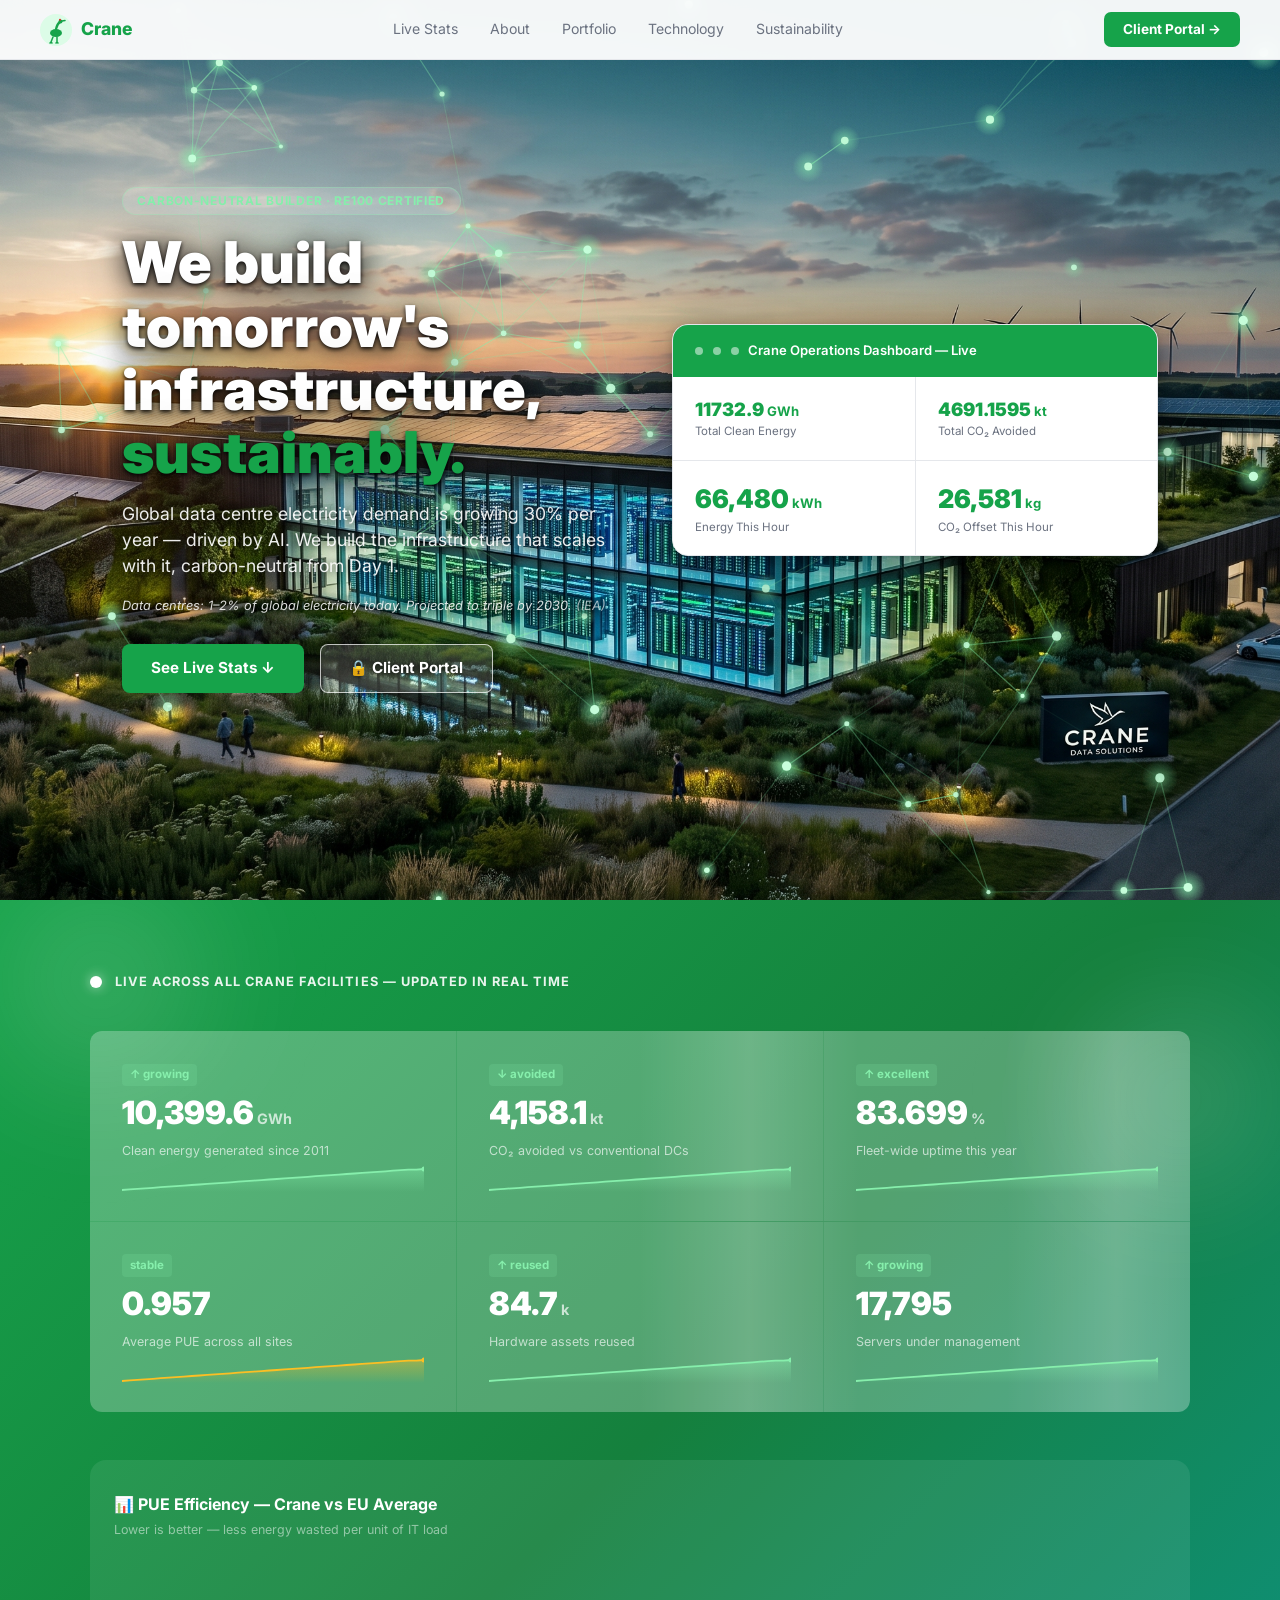
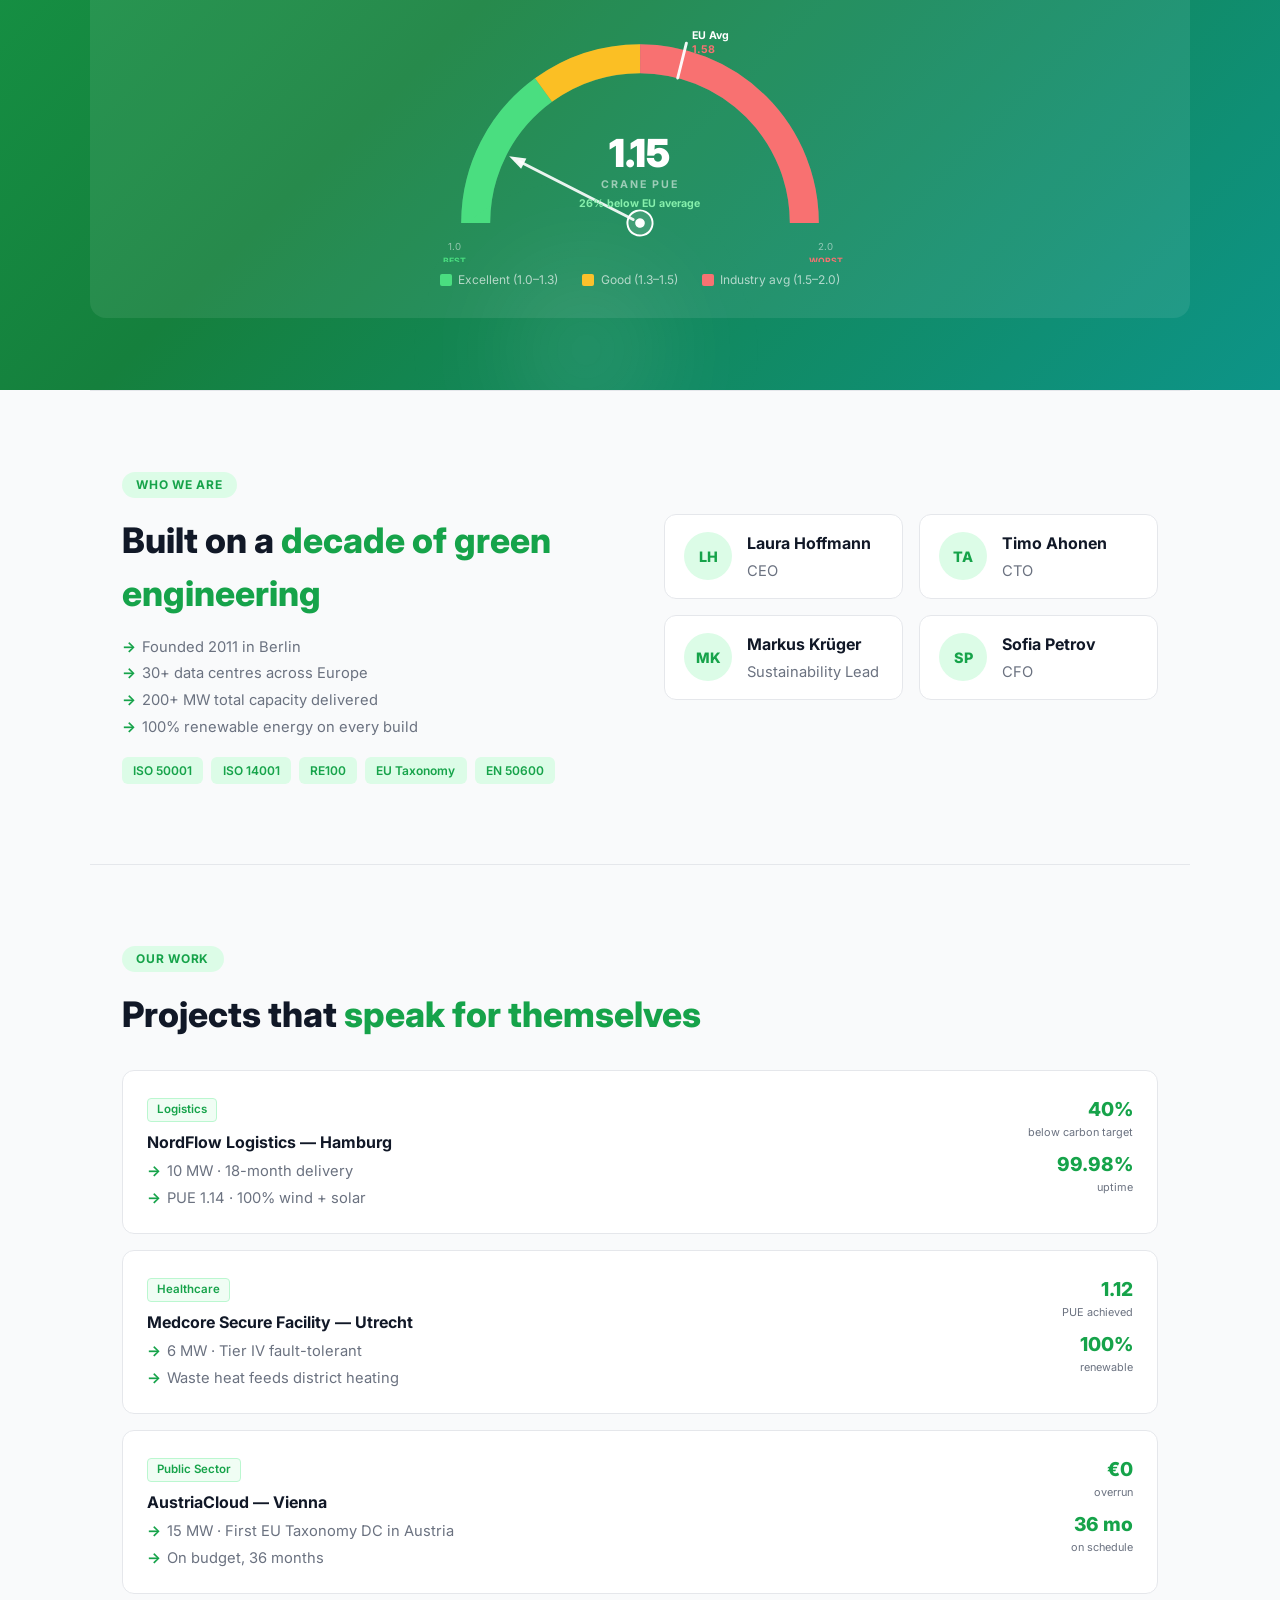
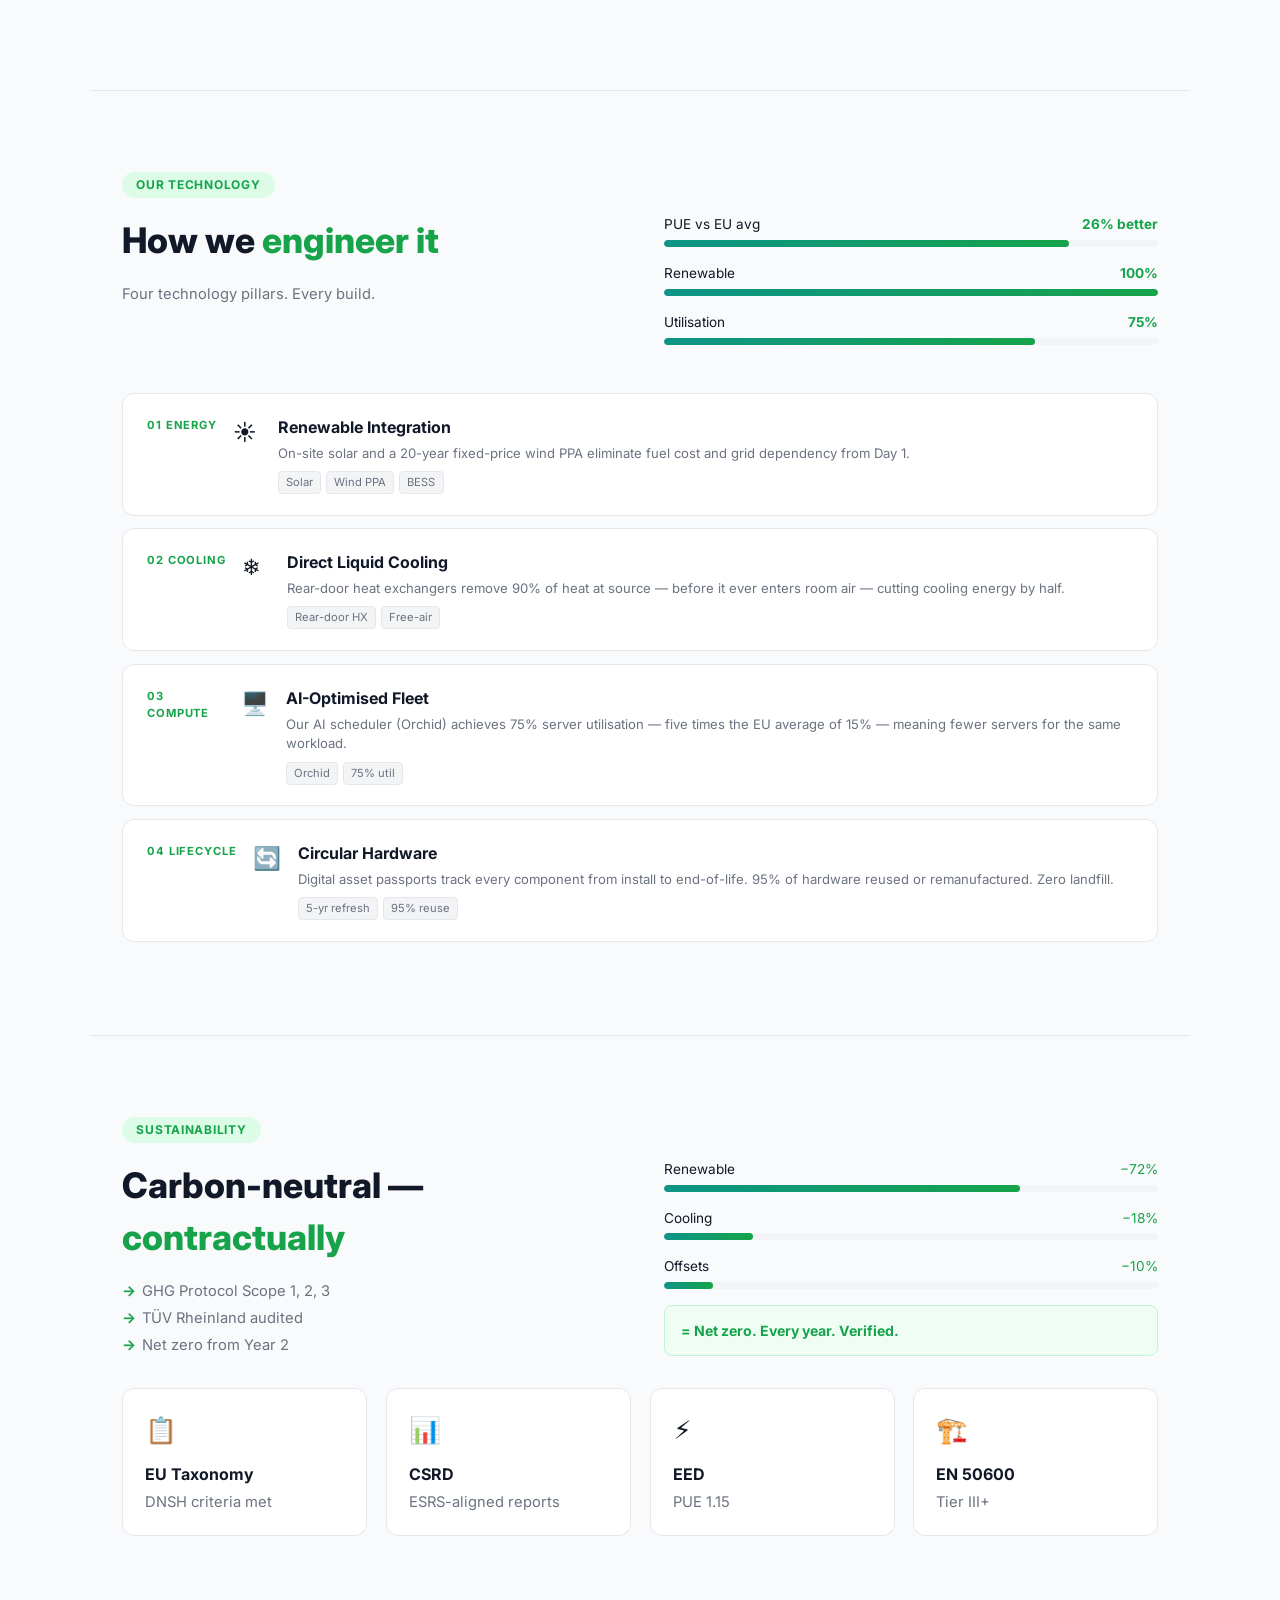
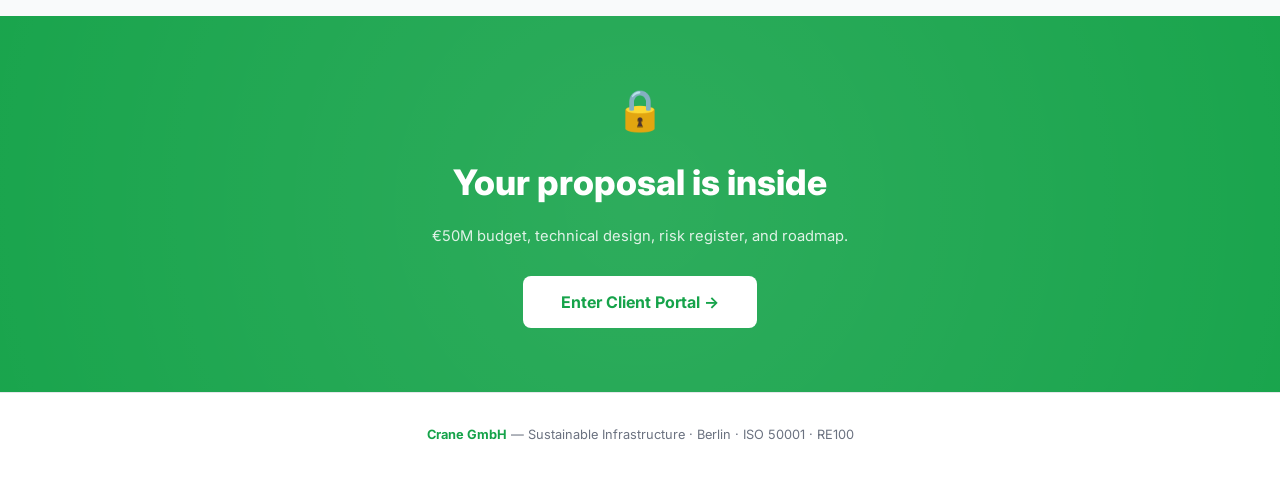
==== commit 303caa27: "Polish: hero contrast, remove portal live-stats, drop emojis, fix energy-mix bars index.html: - .her" ====
--- a/index.html
+++ b/index.html
@@ -27,14 +27,14 @@
     #hero h1 { color: #fff; text-shadow: 0 2px 4px rgba(0,0,0,0.9), 0 4px 24px rgba(0,0,0,0.8), 0 8px 48px rgba(0,0,0,0.6); }
     #hero .hero-sub { color: rgba(255,255,255,0.92); text-shadow: 0 1px 8px rgba(0,0,0,0.8); }
     #hero .hero-card { box-shadow: 0 8px 48px rgba(0,0,0,0.4), 0 2px 8px rgba(0,0,0,0.2); }
-    #hero .hero-note { font-size: .78rem; color: rgba(255,255,255,.55); margin: -1rem 0 1.8rem; font-style: italic; text-shadow: 0 1px 6px rgba(0,0,0,0.7); }
-    #hero .hero-note-src { color: rgba(255,255,255,.35); }
+    #hero .hero-note { font-size: .8rem; color: rgba(255,255,255,.85); margin: -1rem 0 1.8rem; font-style: italic; text-shadow: 0 1px 8px rgba(0,0,0,0.9), 0 2px 12px rgba(0,0,0,0.7); }
+    #hero .hero-note-src { color: rgba(255,255,255,.65); }
     @media (max-width: 768px) {
-      #hero .hero-note { margin: -.5rem 0 1.4rem; font-size: .74rem; }
+      #hero .hero-note { margin: -.5rem 0 1.4rem; font-size: .76rem; }
     }
     #hero .pill { background: rgba(255,255,255,0.15); color: #86efac; border: 1px solid rgba(134,239,172,0.3); }
-    #hero .btn-outline { background: rgba(255,255,255,0.1); border-color: rgba(255,255,255,0.3); color: #fff; }
-    #hero .btn-outline:hover { background: rgba(255,255,255,0.2); border-color: #86efac; color: #86efac; }
+    #hero .btn-outline { background: rgba(255,255,255,0.15); border-color: rgba(255,255,255,0.7); color: #fff; font-weight: 700; text-shadow: 0 1px 4px rgba(0,0,0,0.6); box-shadow: 0 2px 12px rgba(0,0,0,0.3); }
+    #hero .btn-outline:hover { background: #fff; border-color: #fff; color: var(--green); text-shadow: none; }
   </style>
 </head>
 <body>
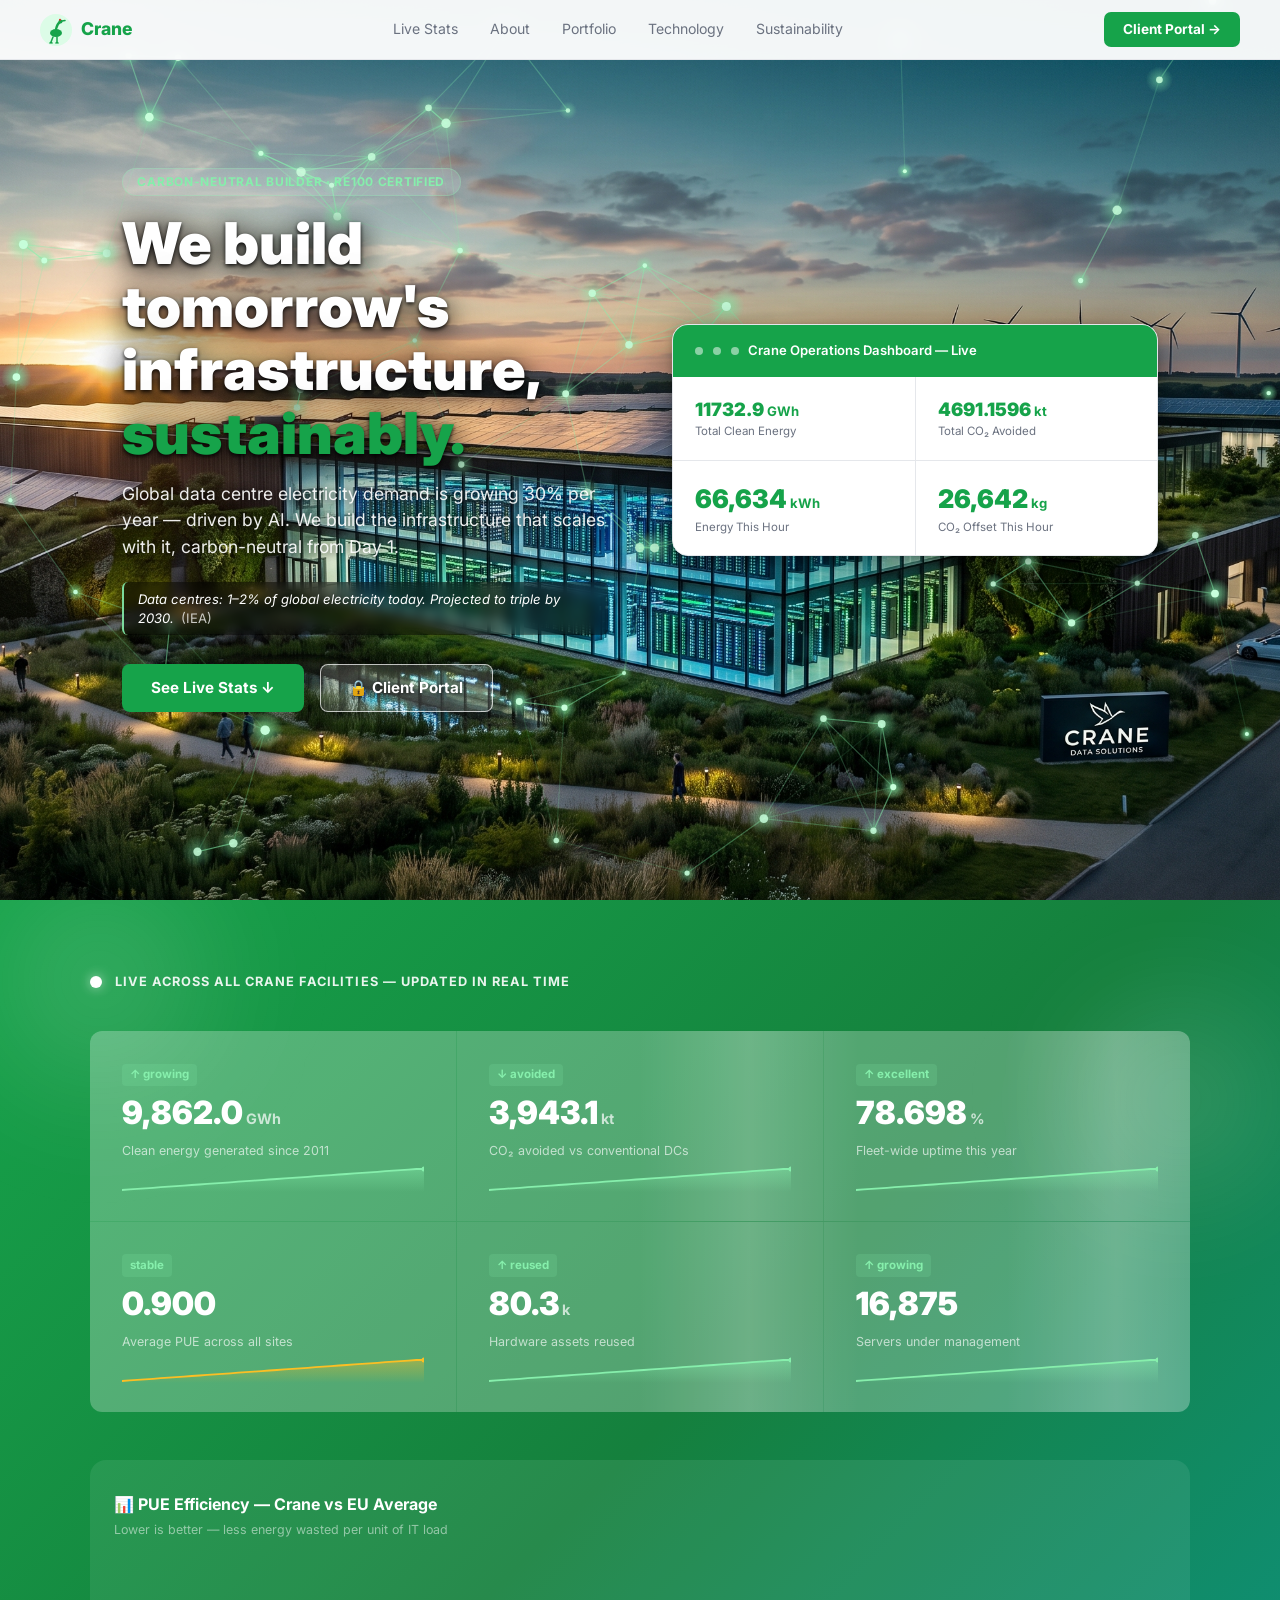
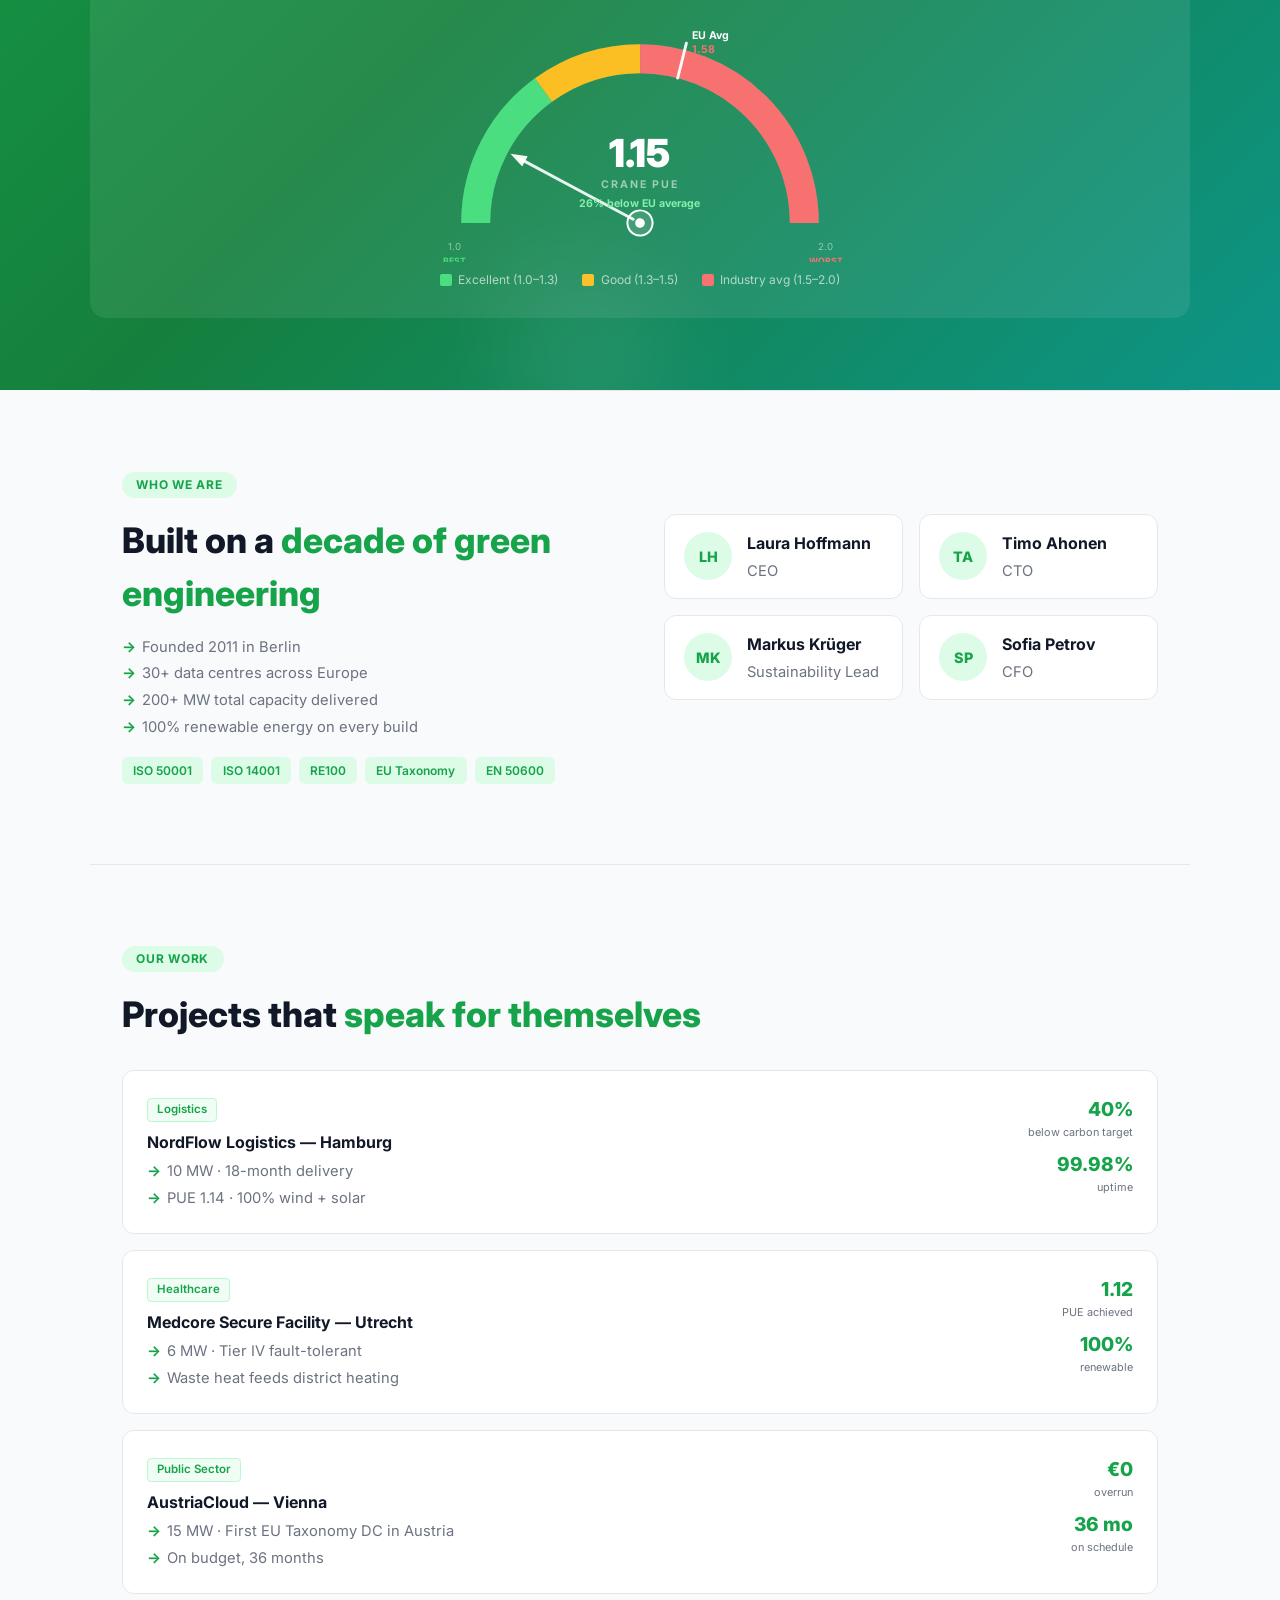
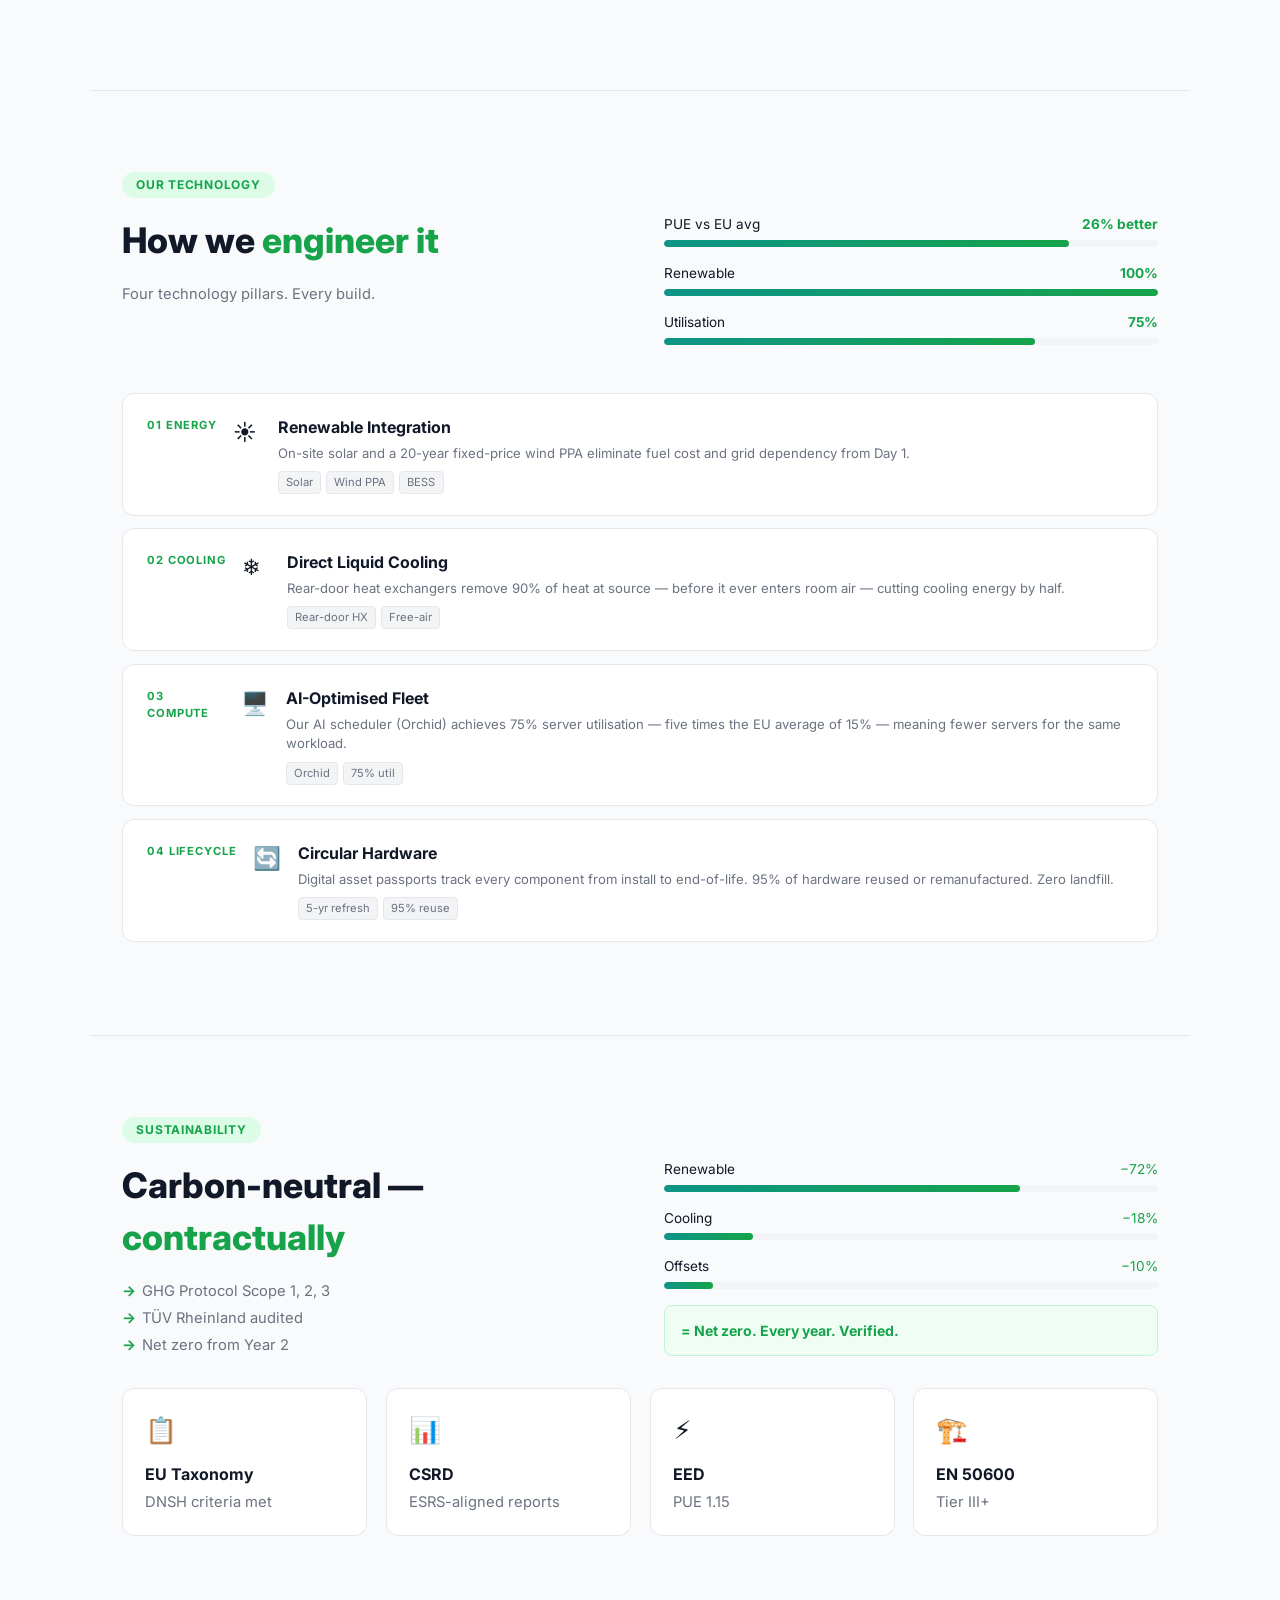
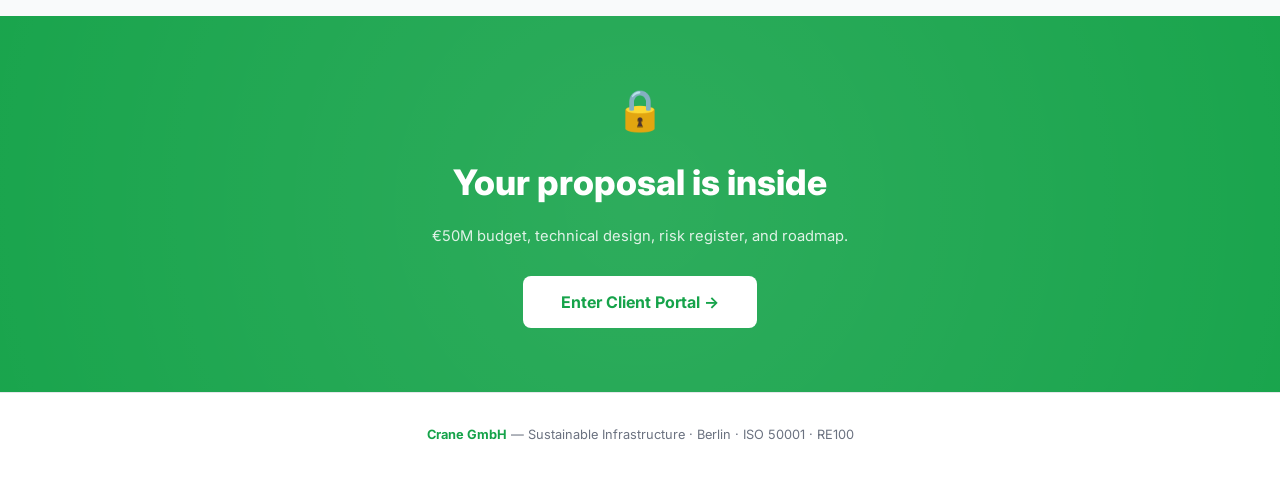
==== commit 90e3b66d: "Hero note: wrap in dark blurred pill for guaranteed readability Text-shadow alone isn't enough on th" ====
--- a/index.html
+++ b/index.html
@@ -27,10 +27,23 @@
     #hero h1 { color: #fff; text-shadow: 0 2px 4px rgba(0,0,0,0.9), 0 4px 24px rgba(0,0,0,0.8), 0 8px 48px rgba(0,0,0,0.6); }
     #hero .hero-sub { color: rgba(255,255,255,0.92); text-shadow: 0 1px 8px rgba(0,0,0,0.8); }
     #hero .hero-card { box-shadow: 0 8px 48px rgba(0,0,0,0.4), 0 2px 8px rgba(0,0,0,0.2); }
-    #hero .hero-note { font-size: .8rem; color: rgba(255,255,255,.85); margin: -1rem 0 1.8rem; font-style: italic; text-shadow: 0 1px 8px rgba(0,0,0,0.9), 0 2px 12px rgba(0,0,0,0.7); }
-    #hero .hero-note-src { color: rgba(255,255,255,.65); }
+    #hero .hero-note {
+      display: inline-block;
+      font-size: .82rem;
+      color: #fff;
+      margin: -.6rem 0 1.8rem;
+      padding: .45rem .85rem;
+      background: rgba(0,0,0,0.45);
+      backdrop-filter: blur(6px);
+      -webkit-backdrop-filter: blur(6px);
+      border-left: 2px solid rgba(134,239,172,0.9);
+      border-radius: 6px;
+      font-style: italic;
+      line-height: 1.45;
+    }
+    #hero .hero-note-src { color: rgba(255,255,255,.75); font-style: normal; margin-left: .2rem; }
     @media (max-width: 768px) {
-      #hero .hero-note { margin: -.5rem 0 1.4rem; font-size: .76rem; }
+      #hero .hero-note { margin: -.2rem 0 1.4rem; font-size: .78rem; padding: .4rem .75rem; }
     }
     #hero .pill { background: rgba(255,255,255,0.15); color: #86efac; border: 1px solid rgba(134,239,172,0.3); }
     #hero .btn-outline { background: rgba(255,255,255,0.15); border-color: rgba(255,255,255,0.7); color: #fff; font-weight: 700; text-shadow: 0 1px 4px rgba(0,0,0,0.6); box-shadow: 0 2px 12px rgba(0,0,0,0.3); }
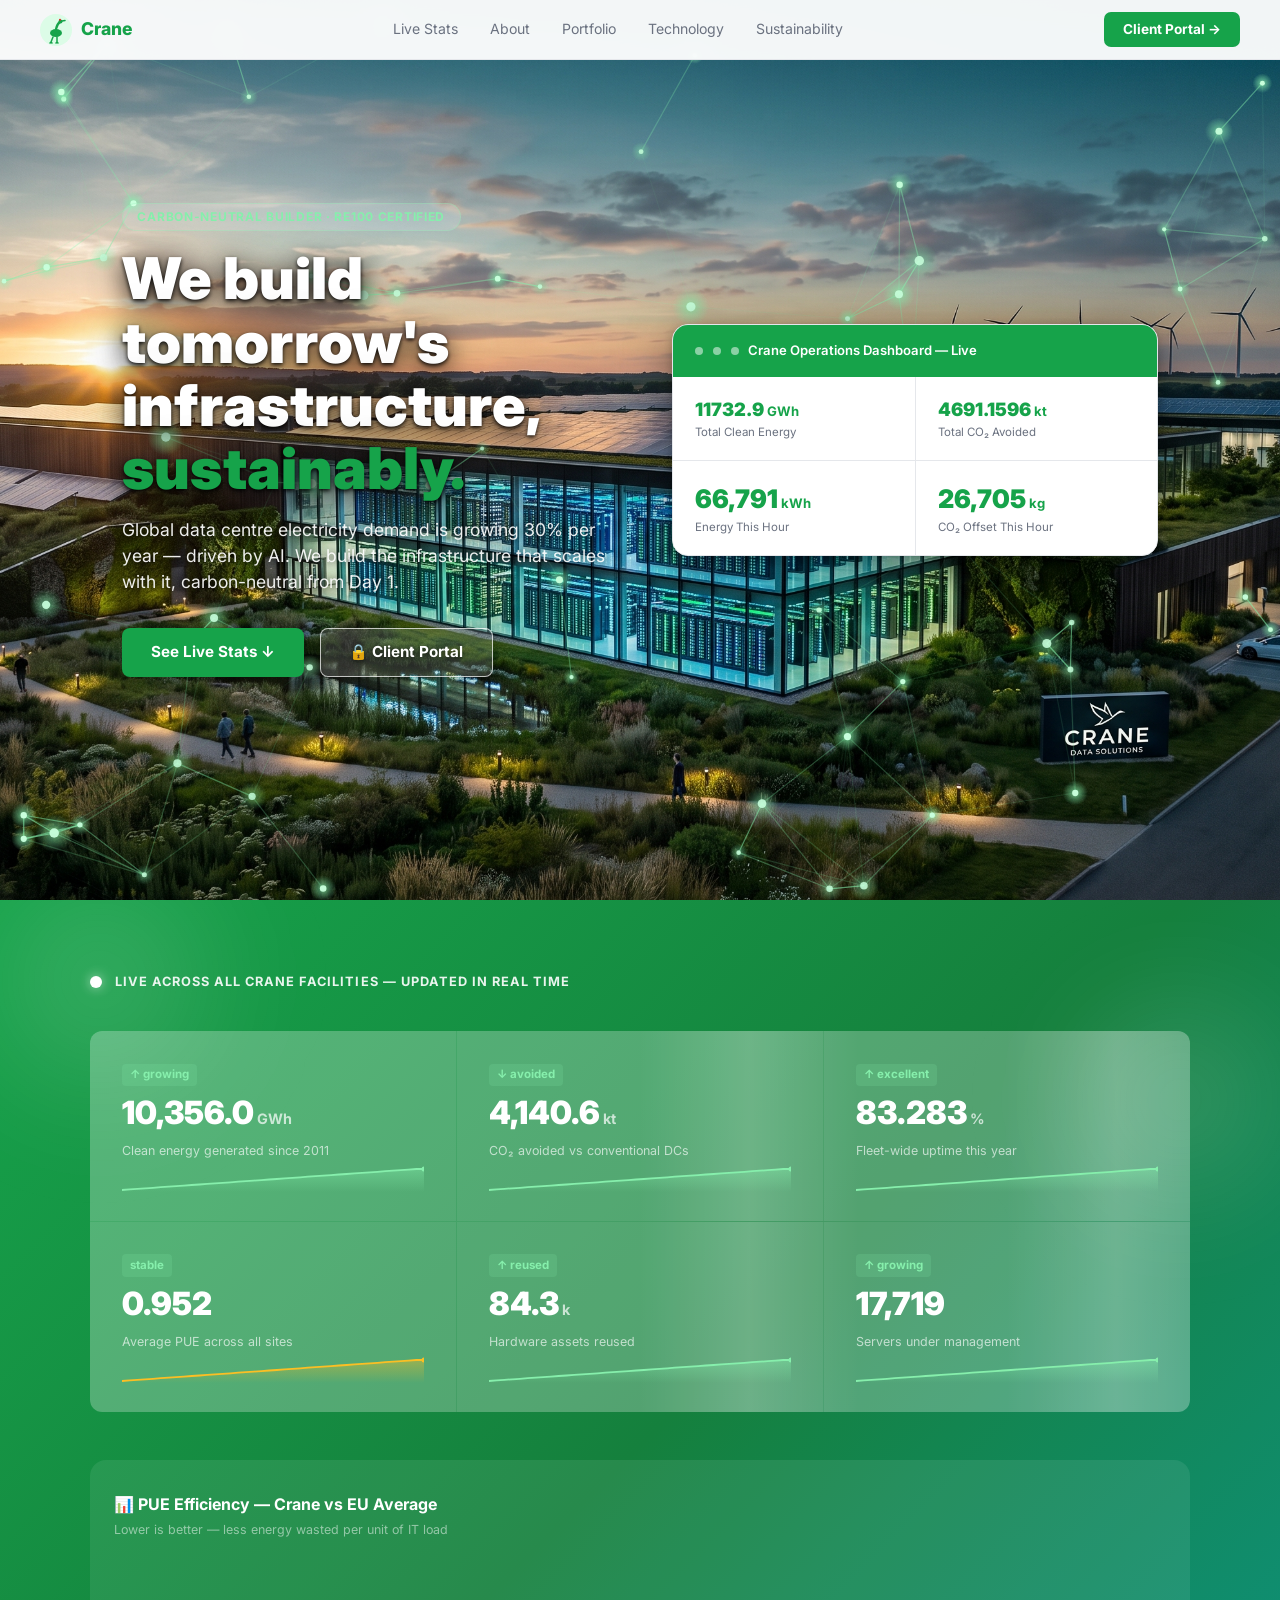
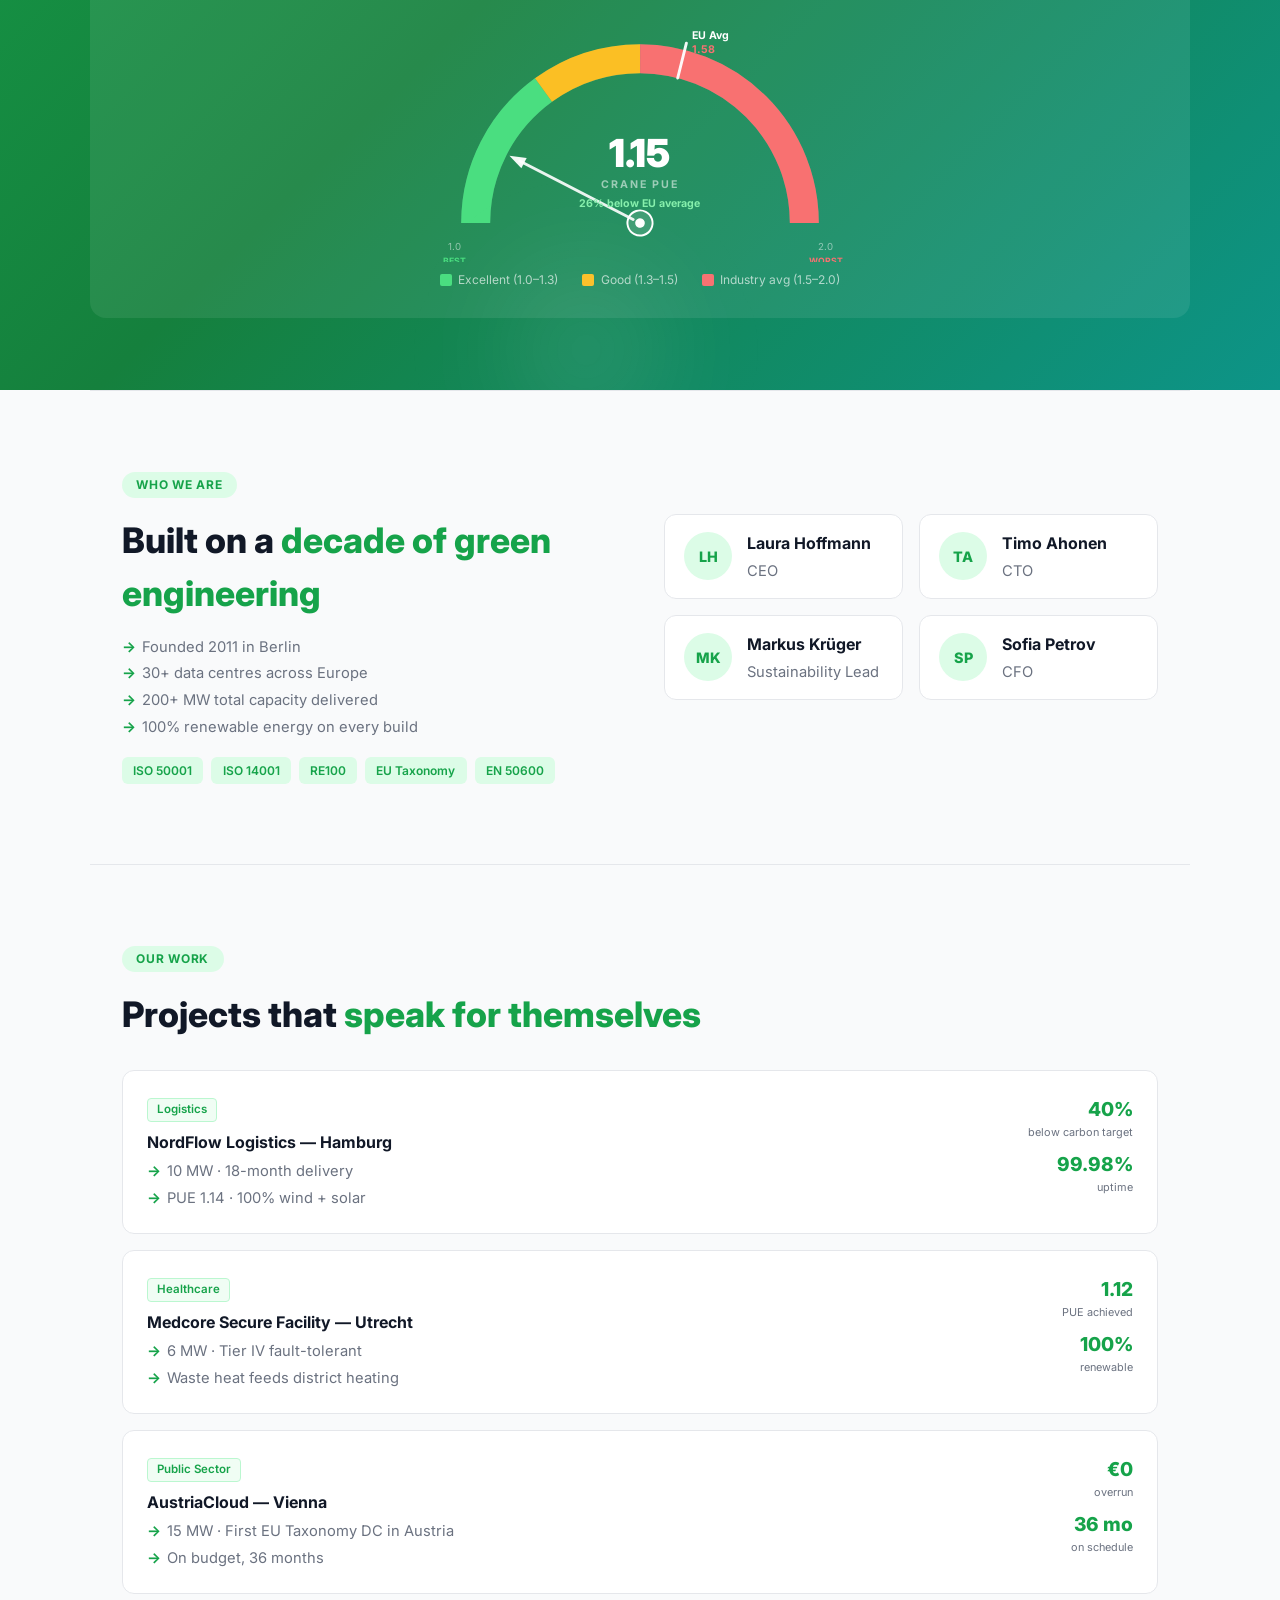
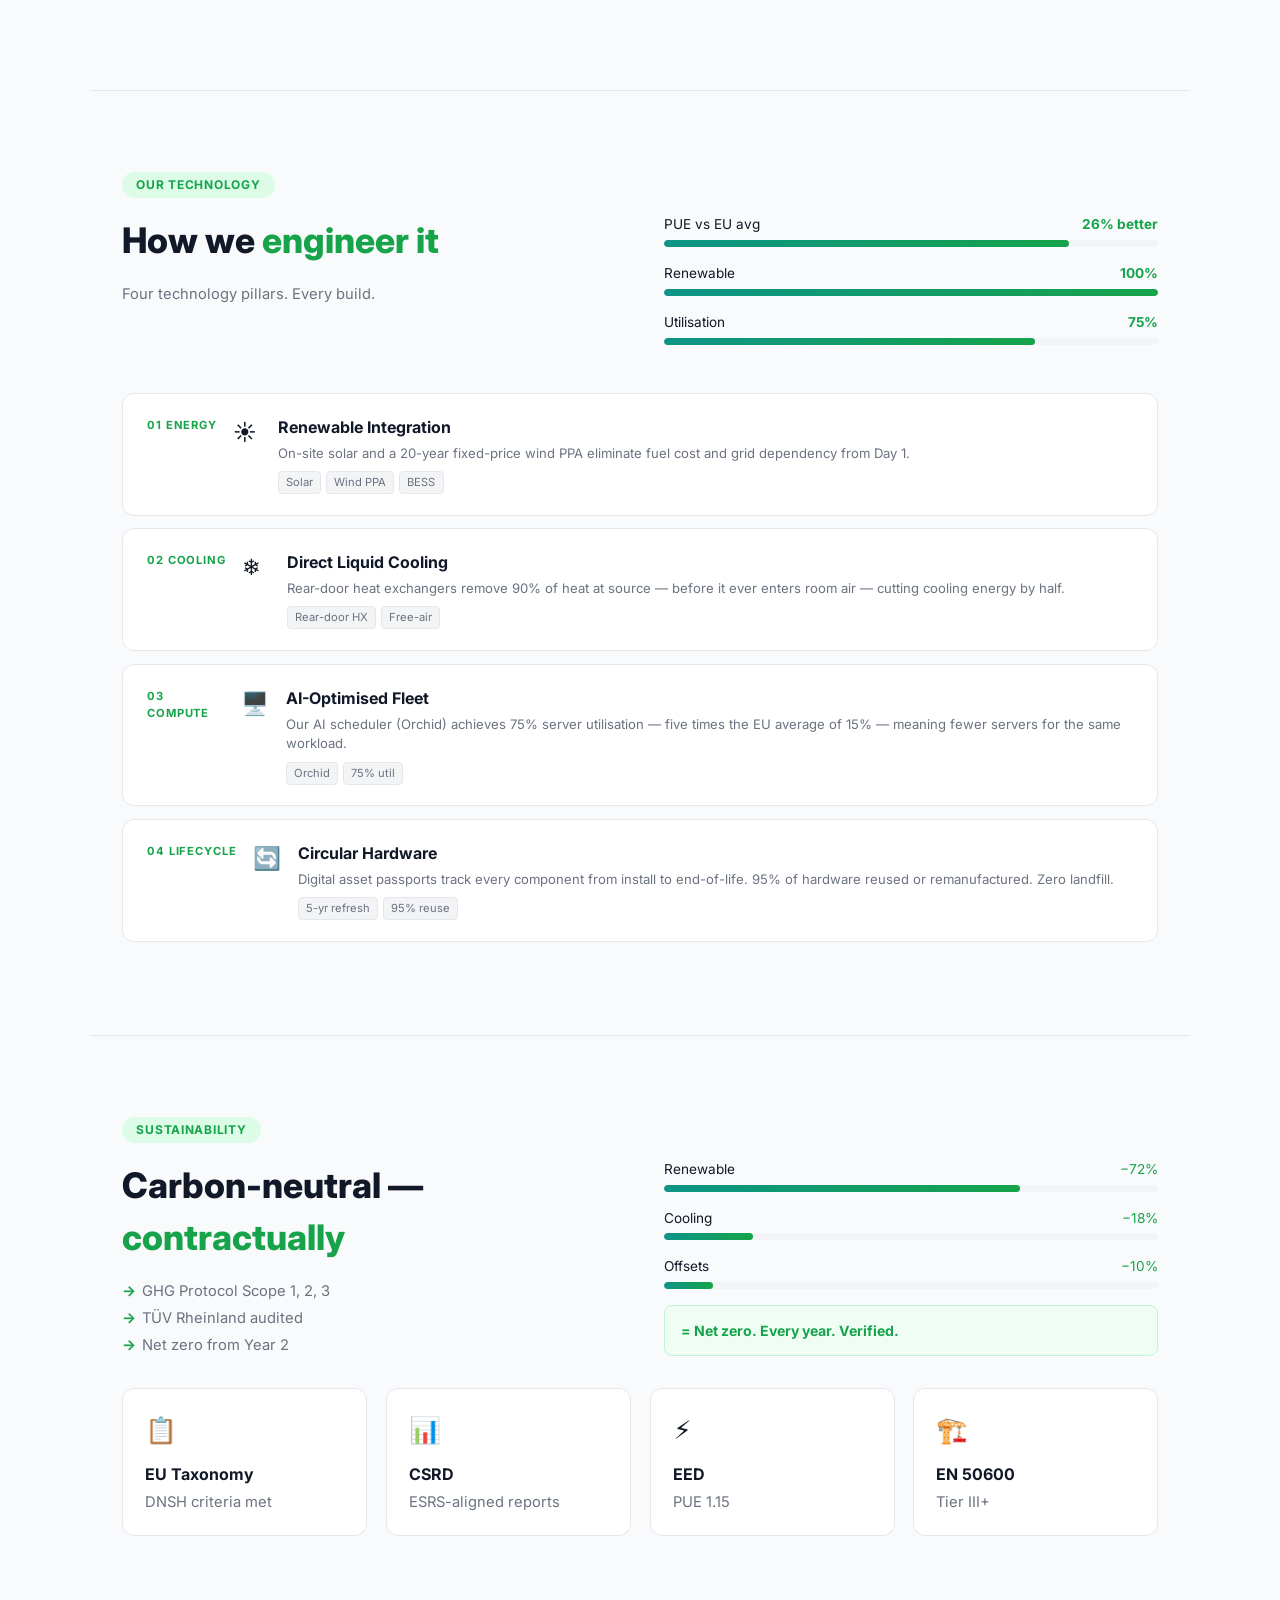
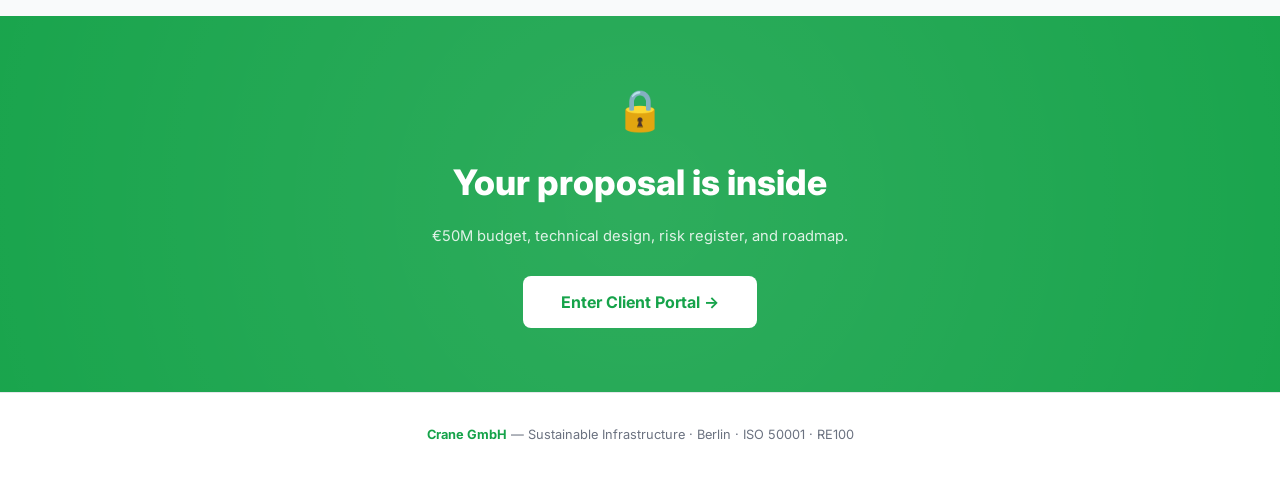
==== commit 00a867d2: "Remove IEA context line from hero section" ====
--- a/index.html
+++ b/index.html
@@ -27,24 +27,6 @@
     #hero h1 { color: #fff; text-shadow: 0 2px 4px rgba(0,0,0,0.9), 0 4px 24px rgba(0,0,0,0.8), 0 8px 48px rgba(0,0,0,0.6); }
     #hero .hero-sub { color: rgba(255,255,255,0.92); text-shadow: 0 1px 8px rgba(0,0,0,0.8); }
     #hero .hero-card { box-shadow: 0 8px 48px rgba(0,0,0,0.4), 0 2px 8px rgba(0,0,0,0.2); }
-    #hero .hero-note {
-      display: inline-block;
-      font-size: .82rem;
-      color: #fff;
-      margin: -.6rem 0 1.8rem;
-      padding: .45rem .85rem;
-      background: rgba(0,0,0,0.45);
-      backdrop-filter: blur(6px);
-      -webkit-backdrop-filter: blur(6px);
-      border-left: 2px solid rgba(134,239,172,0.9);
-      border-radius: 6px;
-      font-style: italic;
-      line-height: 1.45;
-    }
-    #hero .hero-note-src { color: rgba(255,255,255,.75); font-style: normal; margin-left: .2rem; }
-    @media (max-width: 768px) {
-      #hero .hero-note { margin: -.2rem 0 1.4rem; font-size: .78rem; padding: .4rem .75rem; }
-    }
     #hero .pill { background: rgba(255,255,255,0.15); color: #86efac; border: 1px solid rgba(134,239,172,0.3); }
     #hero .btn-outline { background: rgba(255,255,255,0.15); border-color: rgba(255,255,255,0.7); color: #fff; font-weight: 700; text-shadow: 0 1px 4px rgba(0,0,0,0.6); box-shadow: 0 2px 12px rgba(0,0,0,0.3); }
     #hero .btn-outline:hover { background: #fff; border-color: #fff; color: var(--green); text-shadow: none; }
@@ -87,7 +69,6 @@
       <div class="pill">Carbon-Neutral Builder · RE100 Certified</div>
       <h1>We build tomorrow's infrastructure,<br><span class="hl">sustainably.</span></h1>
       <p class="hero-sub">Global data centre electricity demand is growing 30% per year — driven by AI. We build the infrastructure that scales with it, carbon-neutral from Day 1.</p>
-      <p class="hero-note">Data centres: 1–2% of global electricity today. Projected to triple by 2030. <span class="hero-note-src">(IEA)</span></p>
       <div class="cta-row">
         <a href="#live-stats" class="btn btn-primary">See Live Stats ↓</a>
         <a href="portal.html" class="btn btn-outline">🔒 Client Portal</a>
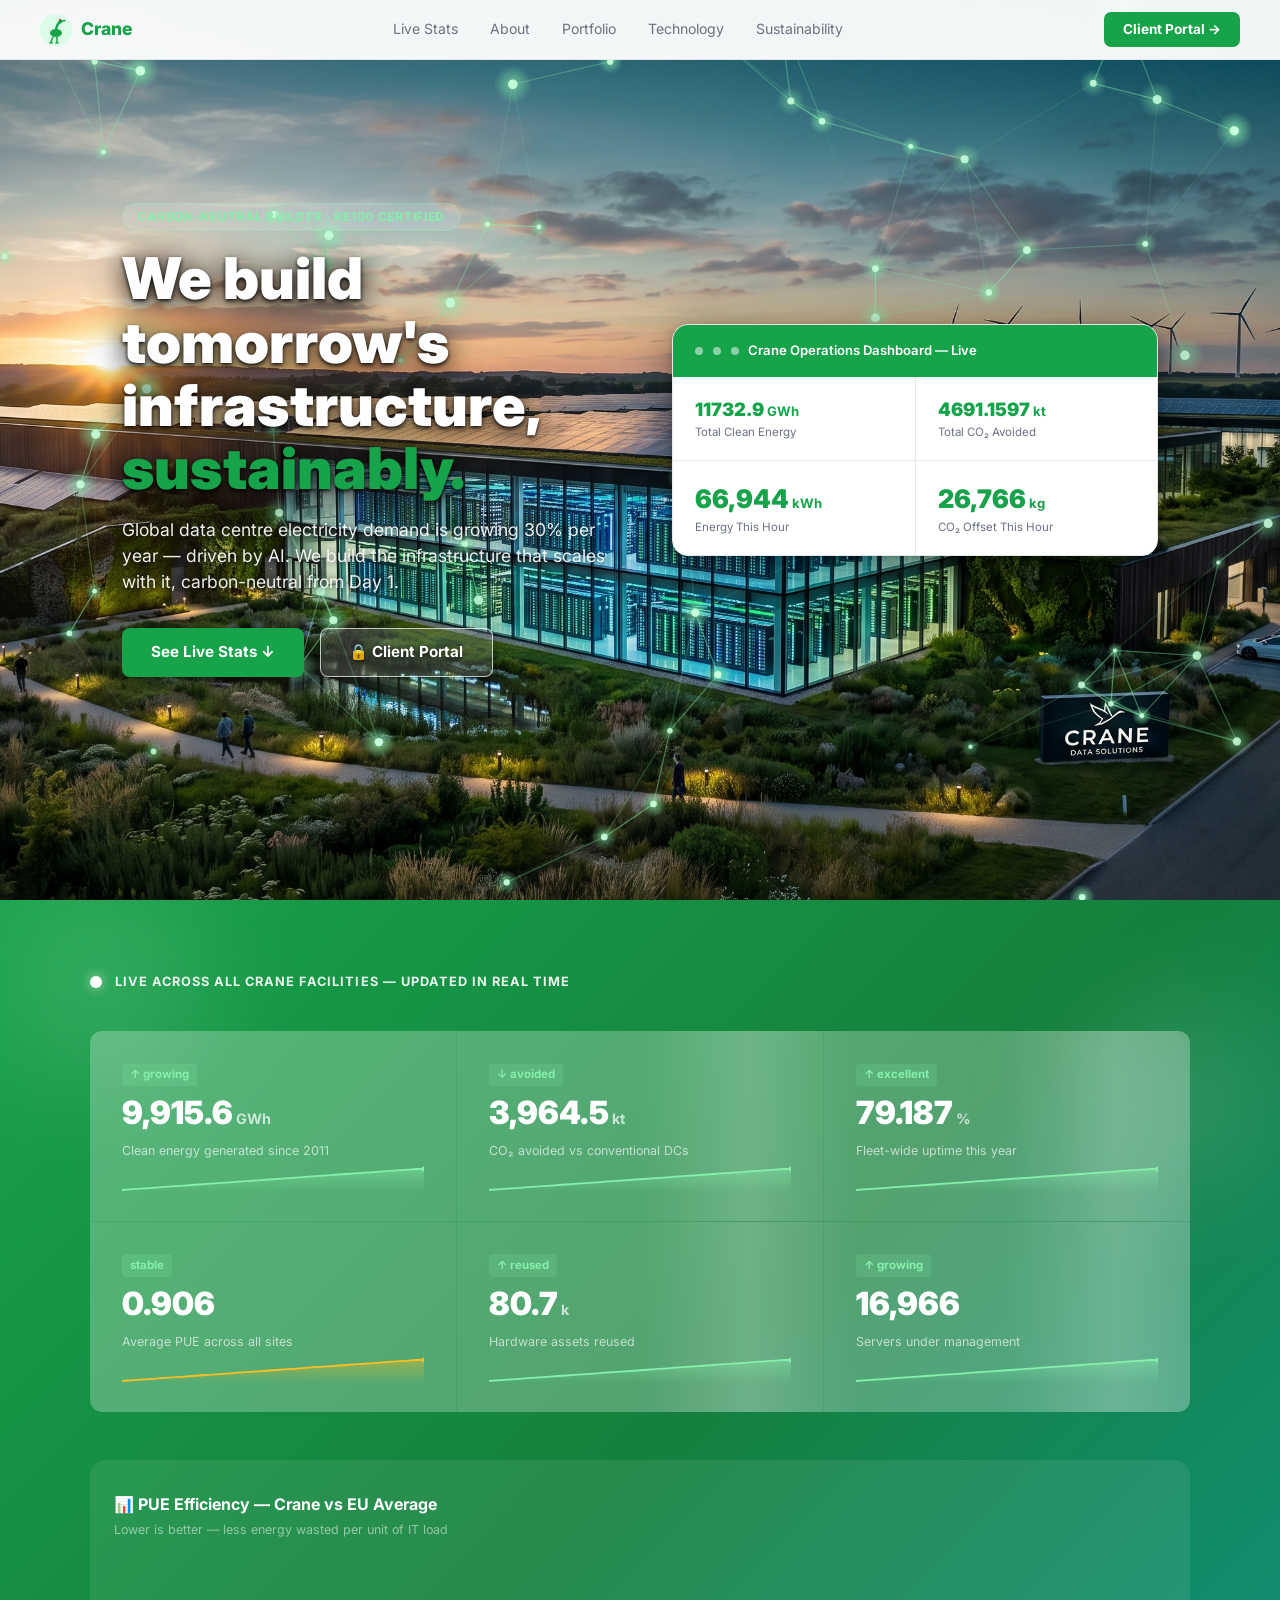
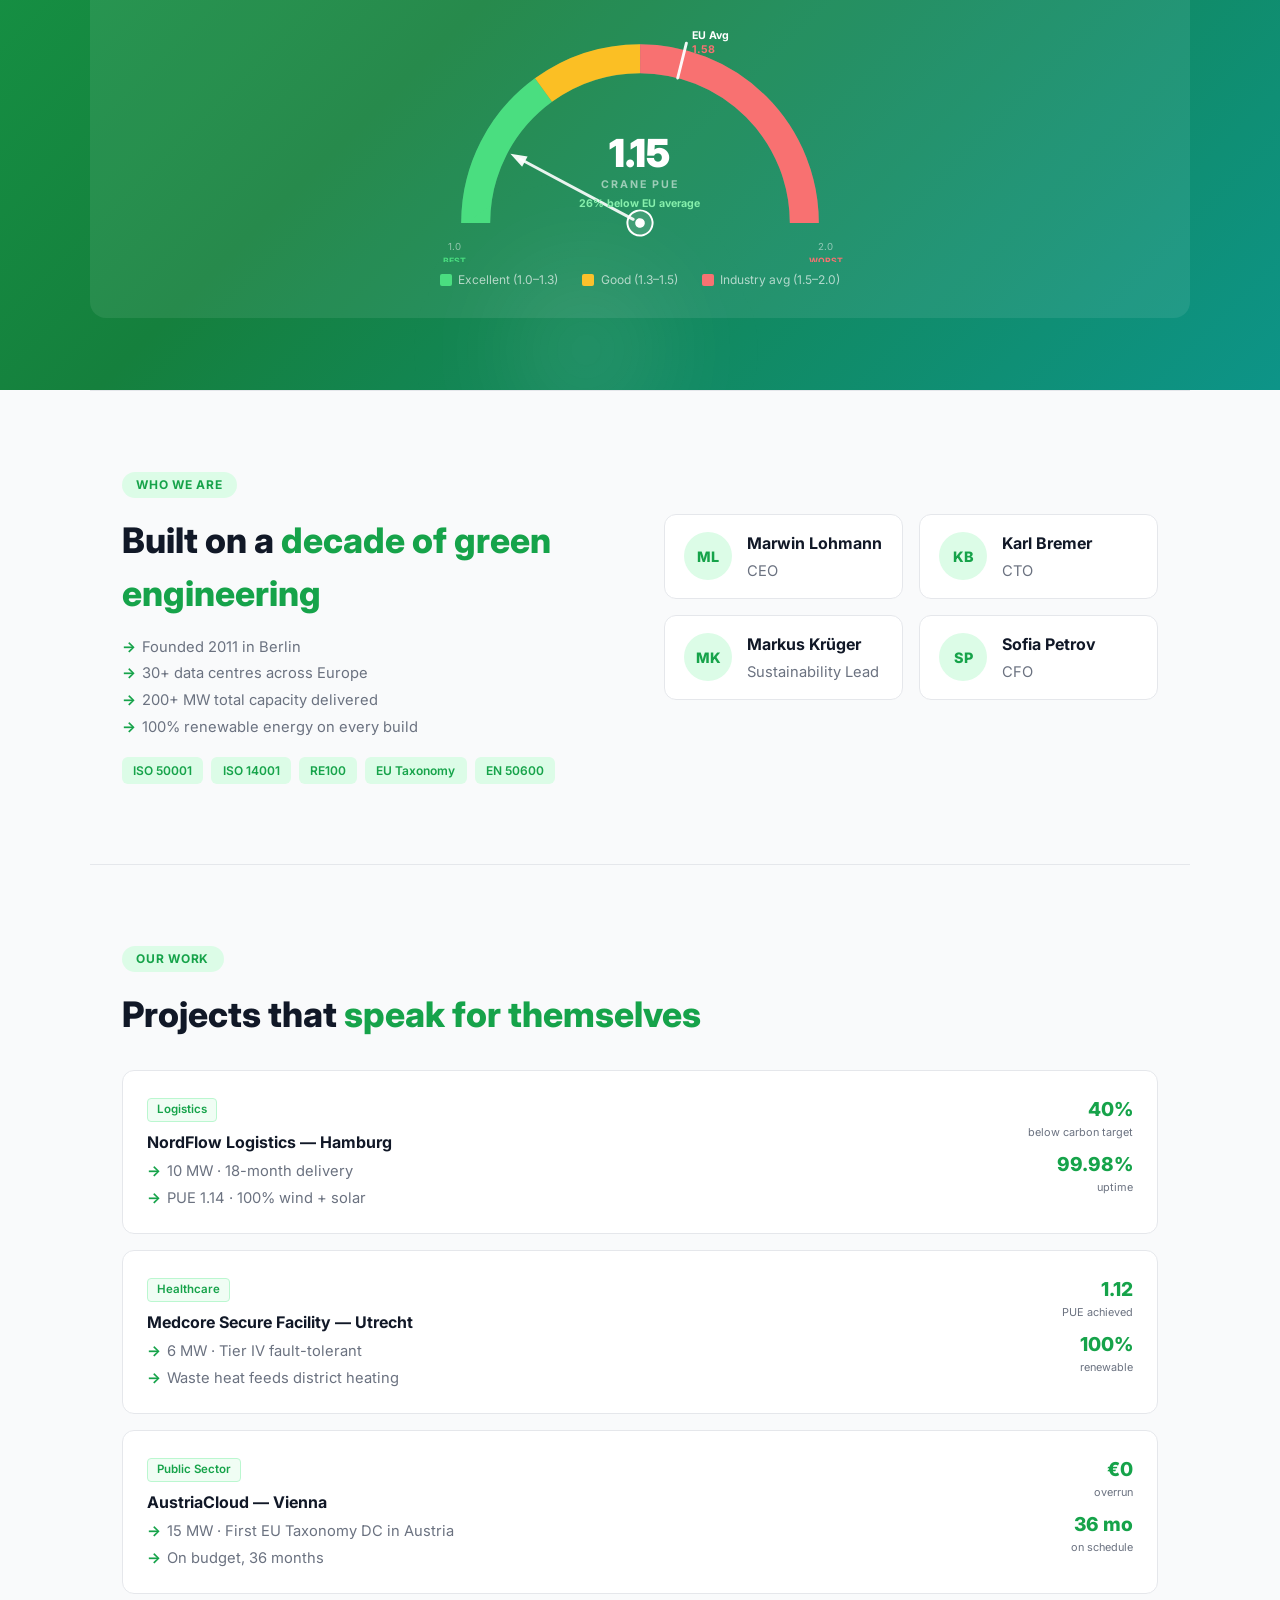
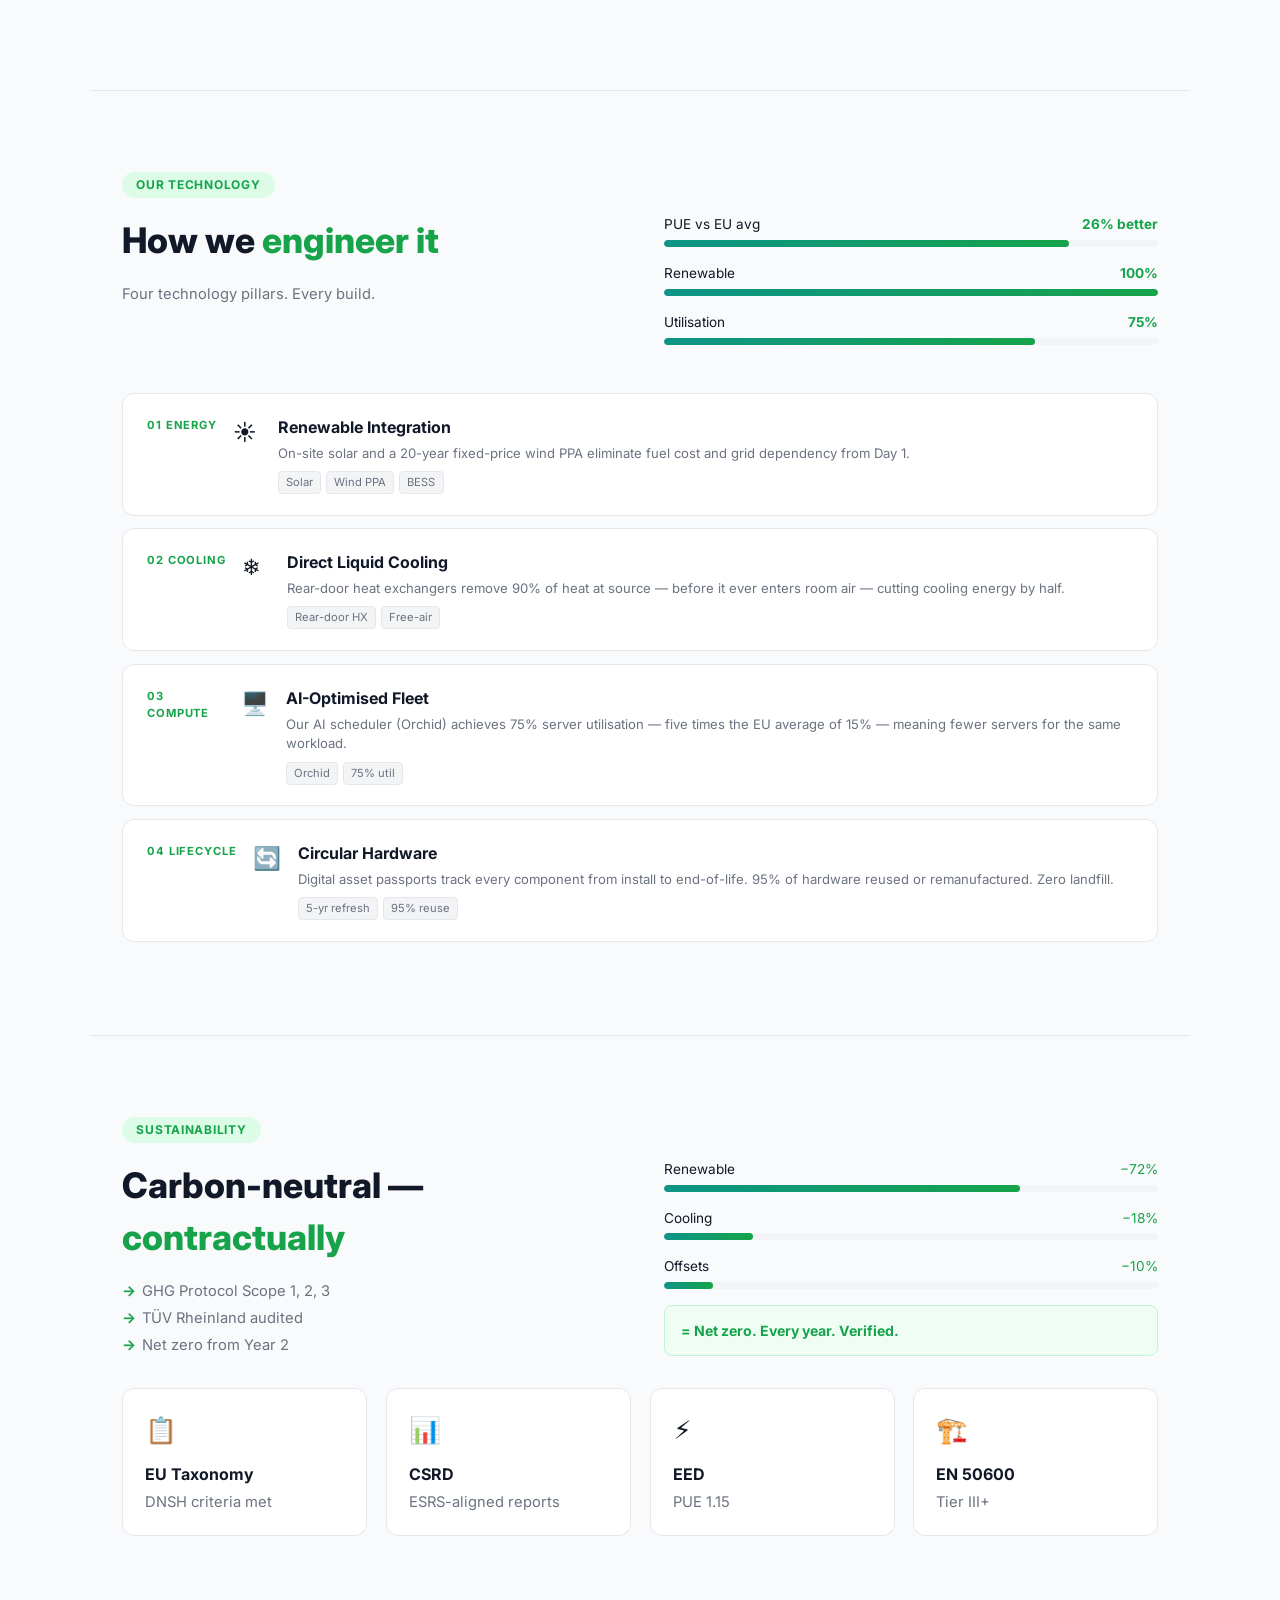
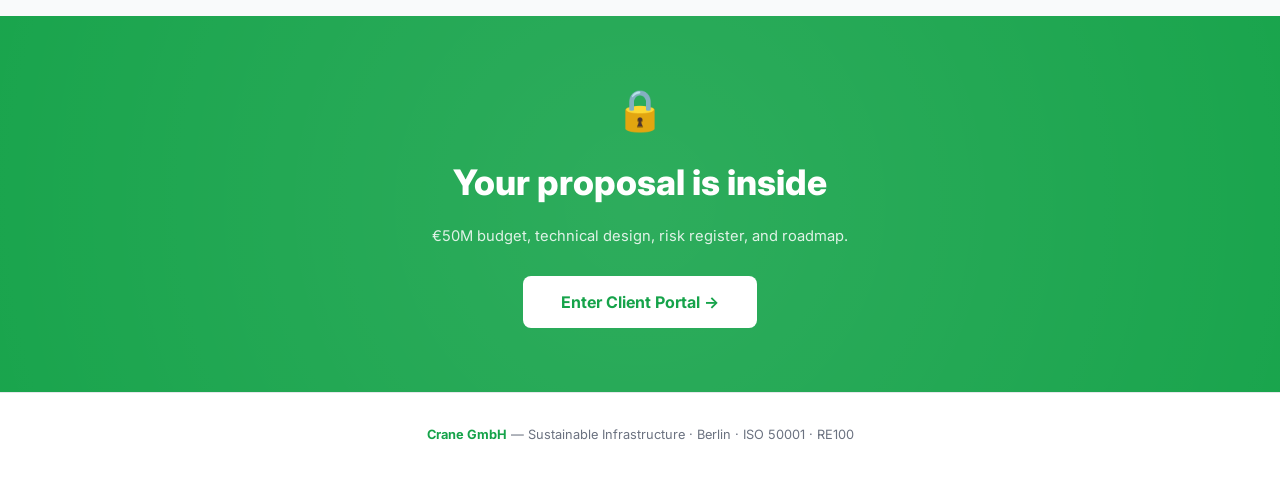
==== commit d15b6efd: "Rename CEO to Marwin Lohmann and CTO to Karl Bremer - index.html team grid: Laura Hoffmann/LH → Marw" ====
--- a/index.html
+++ b/index.html
@@ -159,8 +159,8 @@
       <div class="cert-row"><span class="cert">ISO 50001</span><span class="cert">ISO 14001</span><span class="cert">RE100</span><span class="cert">EU Taxonomy</span><span class="cert">EN 50600</span></div>
     </div>
     <div class="team-grid">
-      <div class="team-card"><div class="team-av">LH</div><div><h3>Laura Hoffmann</h3><p>CEO</p></div></div>
-      <div class="team-card"><div class="team-av">TA</div><div><h3>Timo Ahonen</h3><p>CTO</p></div></div>
+      <div class="team-card"><div class="team-av">ML</div><div><h3>Marwin Lohmann</h3><p>CEO</p></div></div>
+      <div class="team-card"><div class="team-av">KB</div><div><h3>Karl Bremer</h3><p>CTO</p></div></div>
       <div class="team-card"><div class="team-av">MK</div><div><h3>Markus Krüger</h3><p>Sustainability Lead</p></div></div>
       <div class="team-card"><div class="team-av">SP</div><div><h3>Sofia Petrov</h3><p>CFO</p></div></div>
     </div>
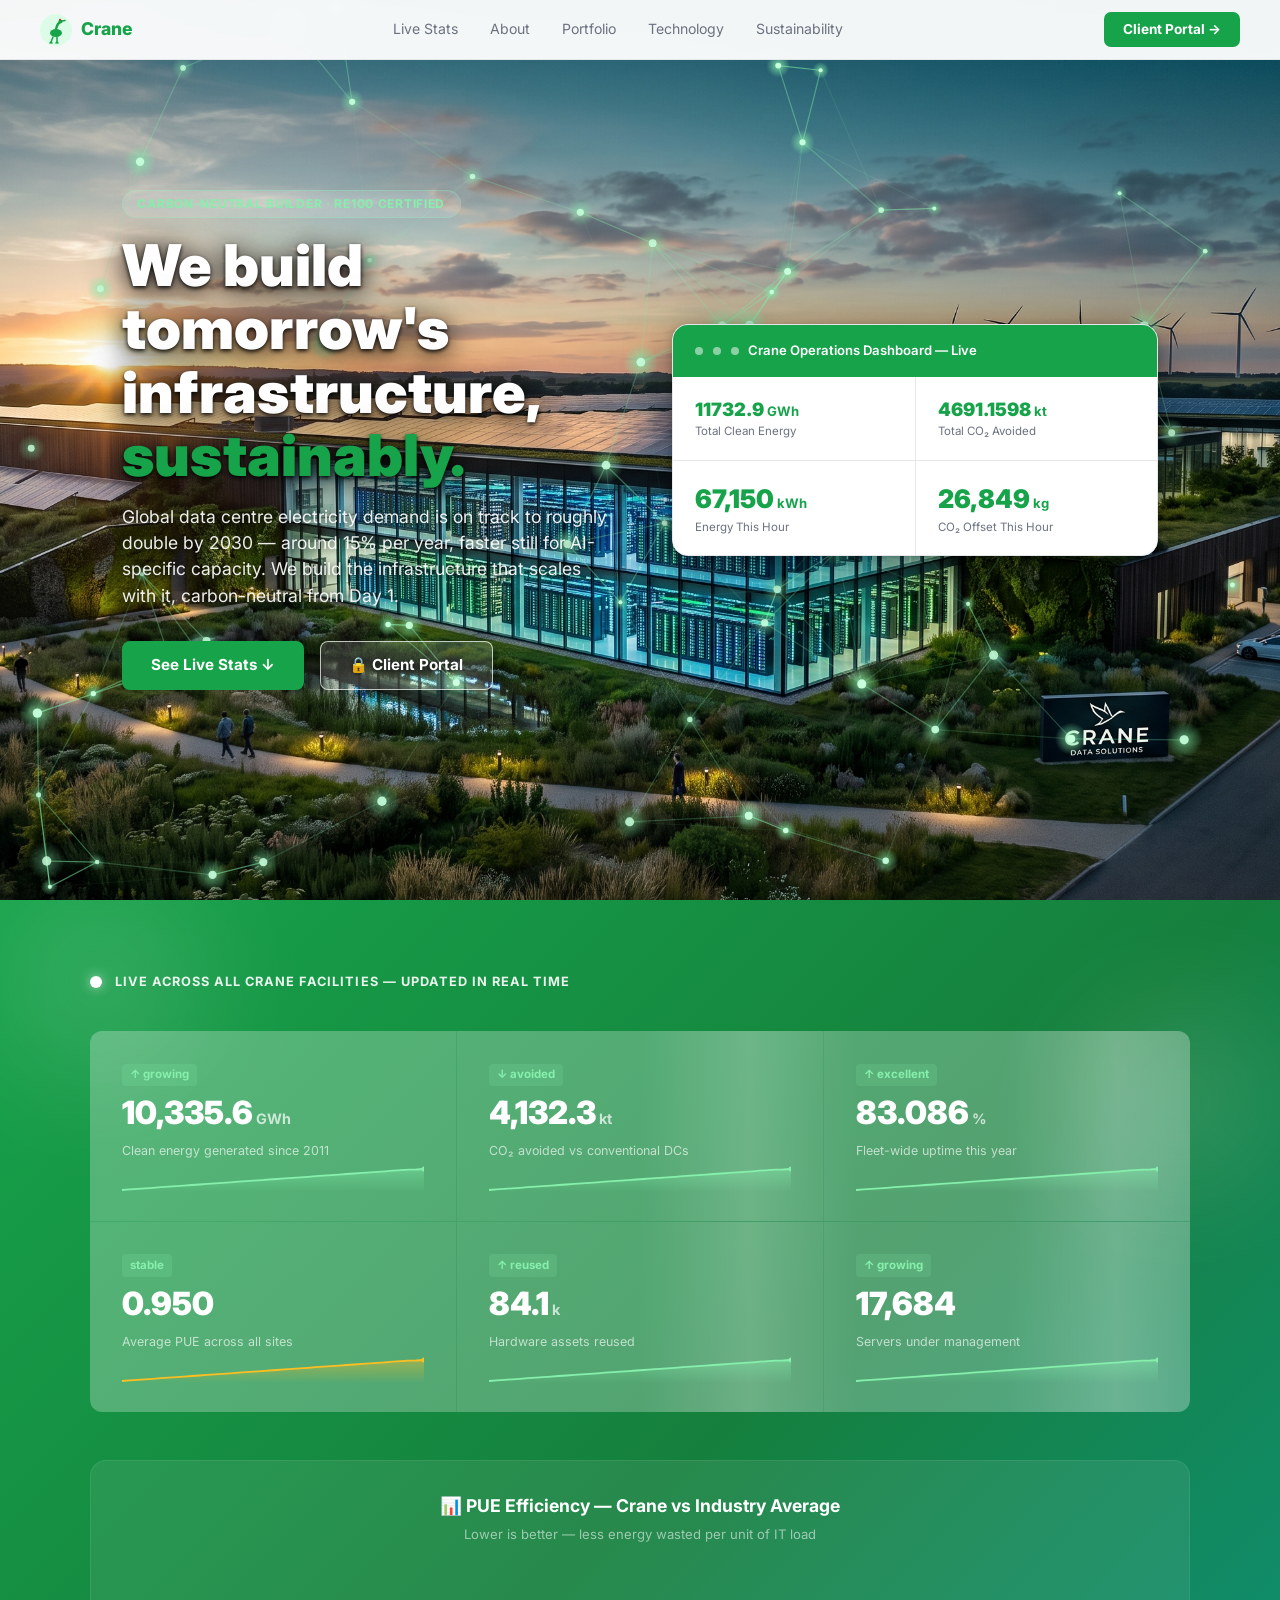
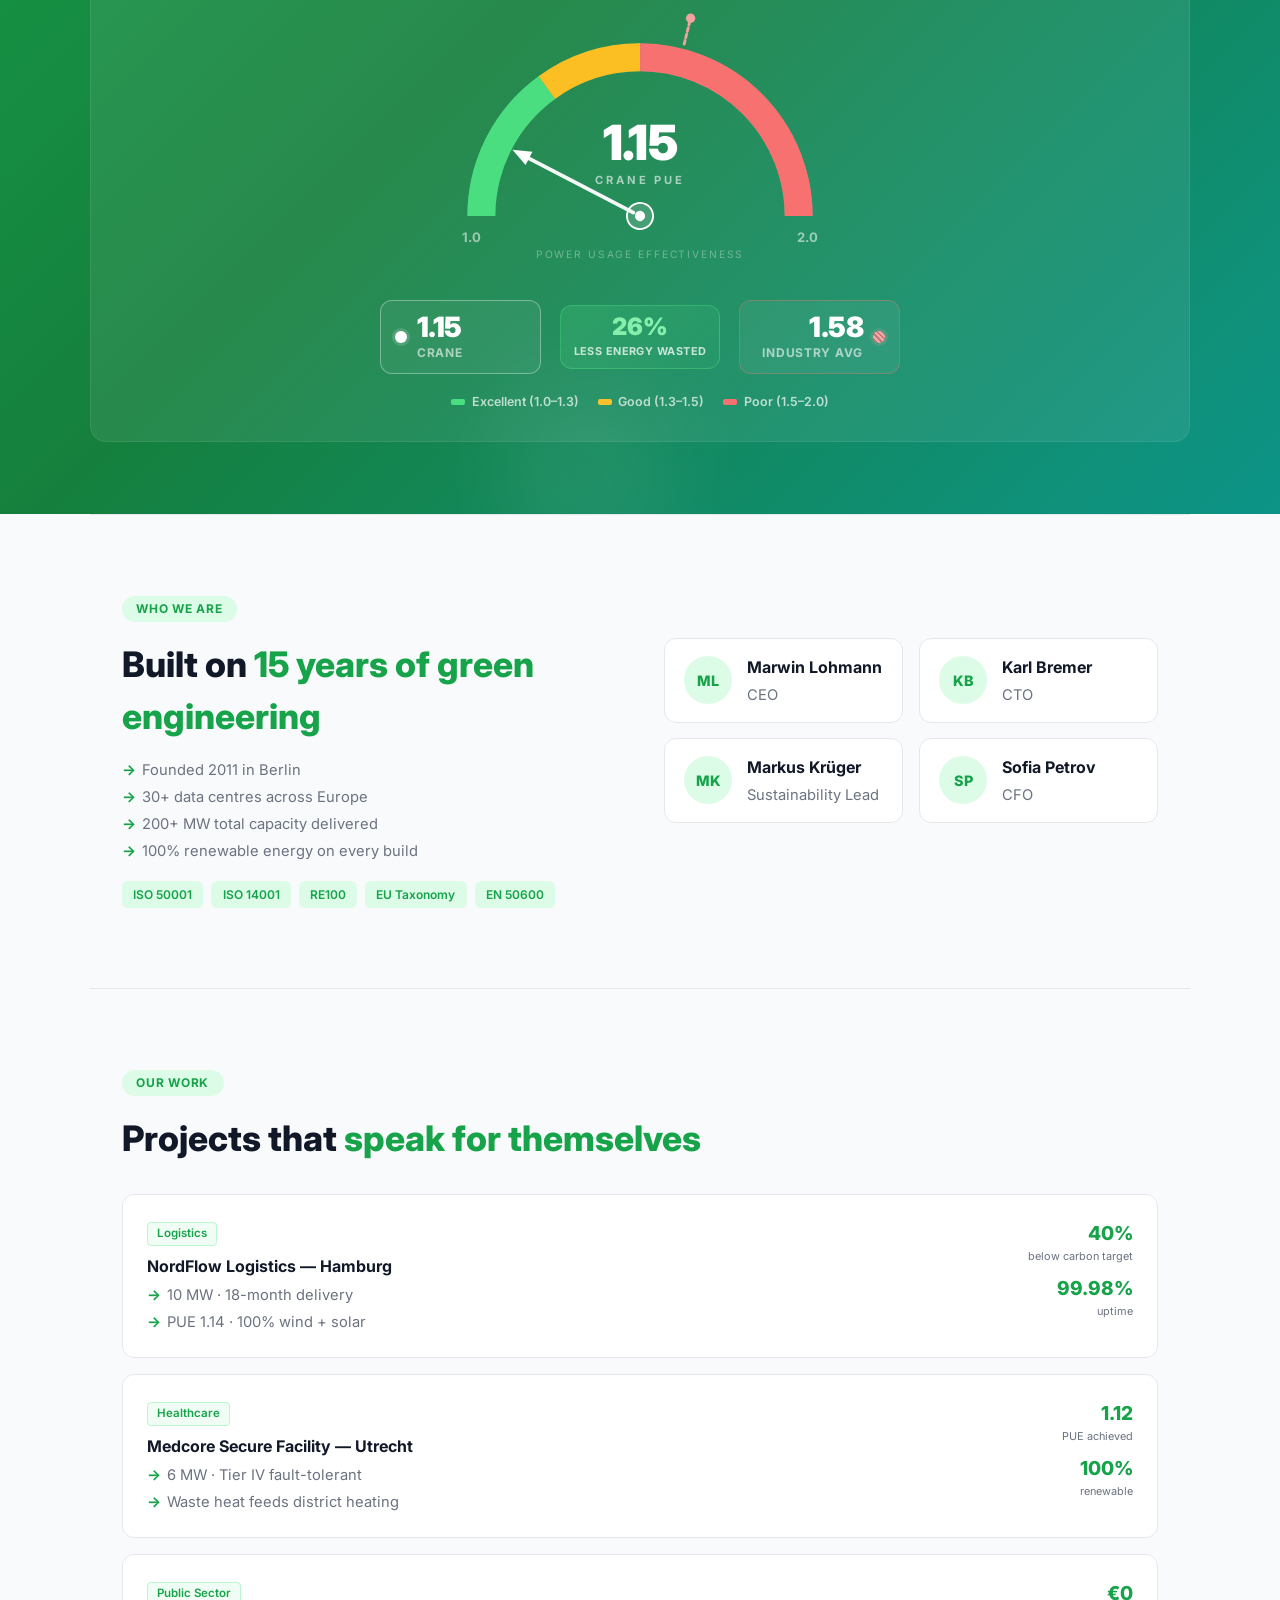
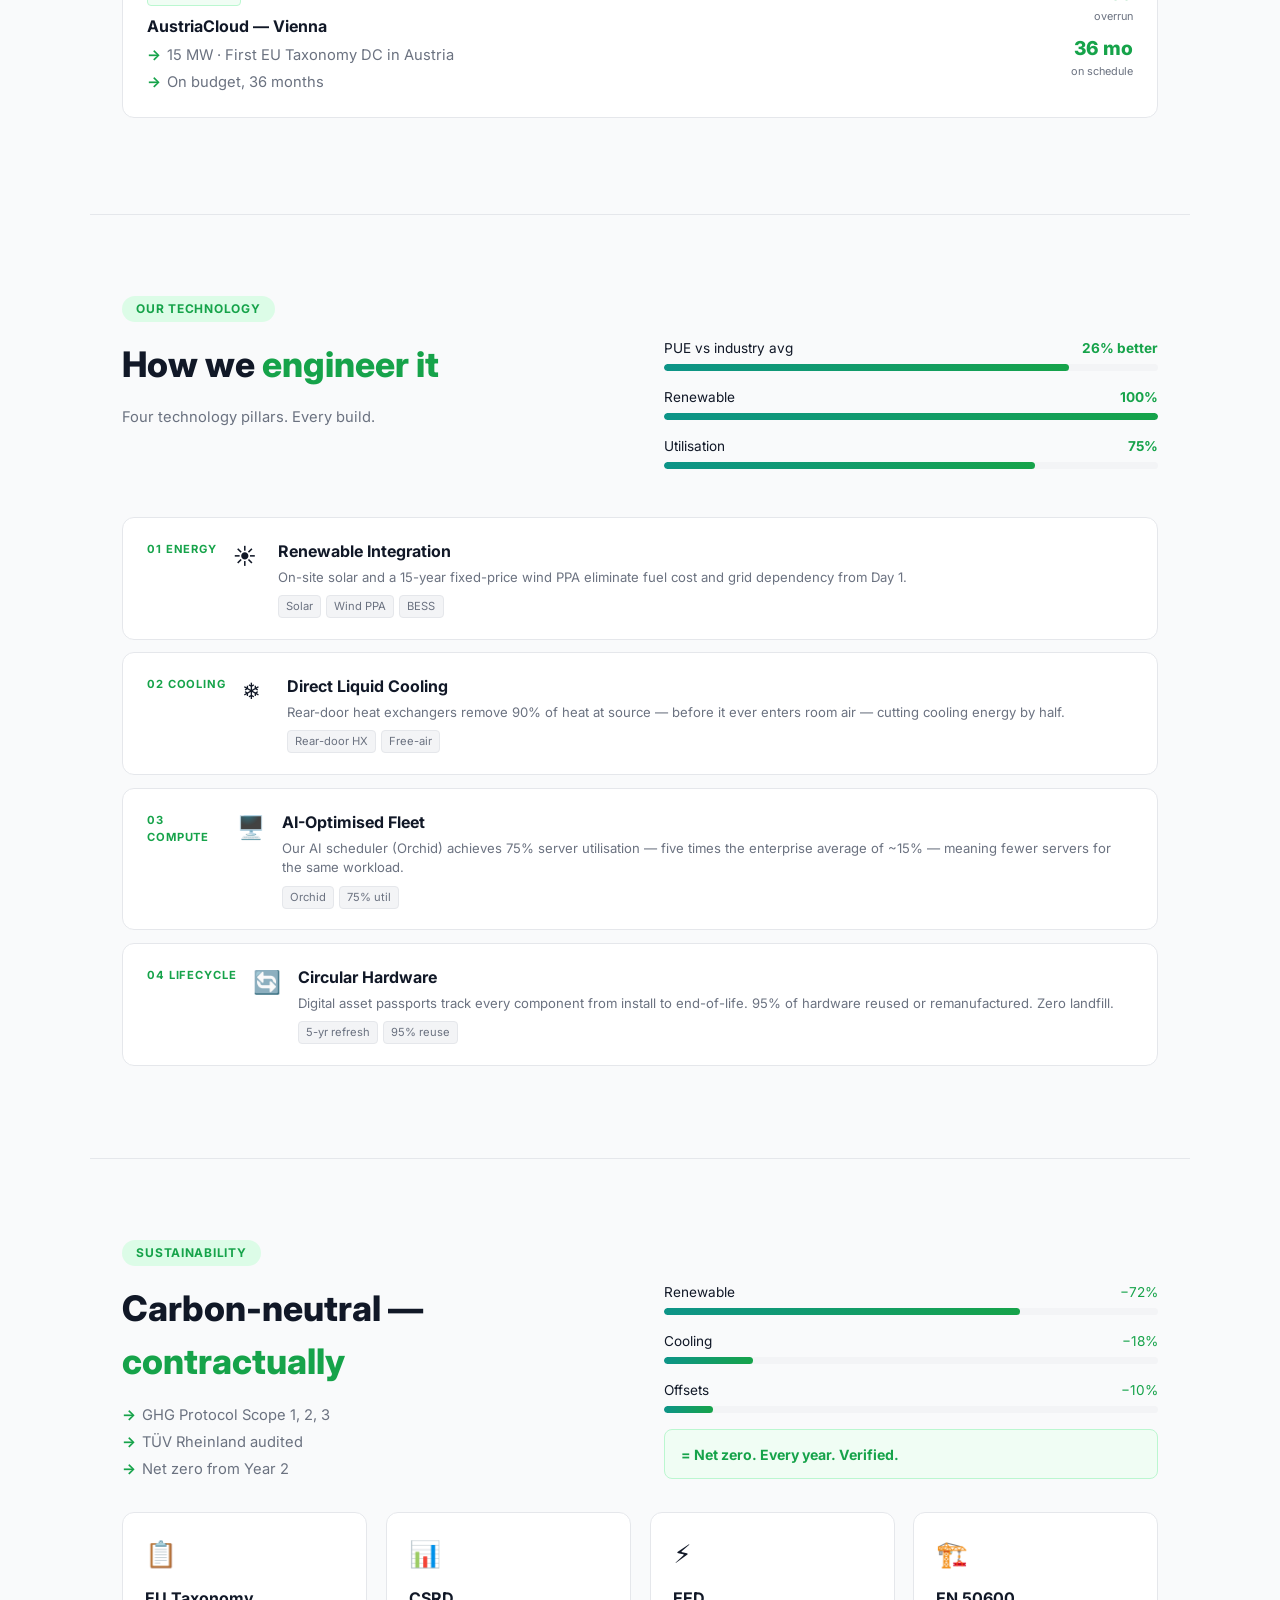
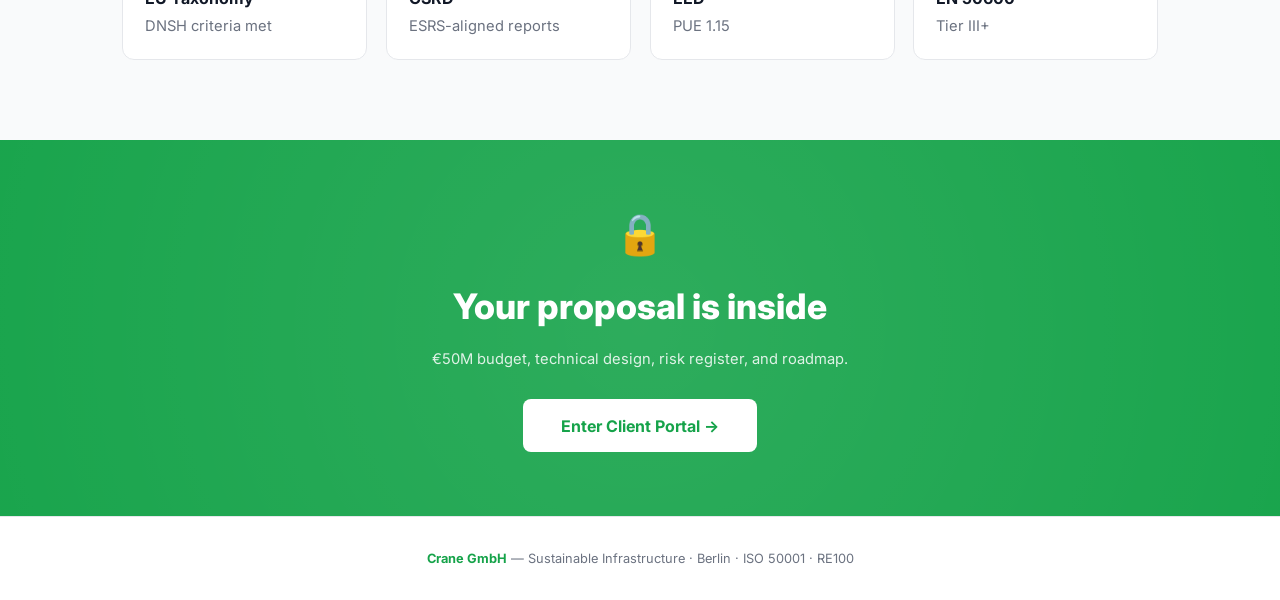
==== commit 8710bffe: "Fact-check numbers and redesign PUE gauge for mobile Fact-check pass (non-company claims only): - He" ====
--- a/index.html
+++ b/index.html
@@ -68,7 +68,7 @@
     <div>
       <div class="pill">Carbon-Neutral Builder · RE100 Certified</div>
       <h1>We build tomorrow's infrastructure,<br><span class="hl">sustainably.</span></h1>
-      <p class="hero-sub">Global data centre electricity demand is growing 30% per year — driven by AI. We build the infrastructure that scales with it, carbon-neutral from Day 1.</p>
+      <p class="hero-sub">Global data centre electricity demand is on track to roughly double by 2030 — around 15% per year, faster still for AI-specific capacity. We build the infrastructure that scales with it, carbon-neutral from Day 1.</p>
       <div class="cta-row">
         <a href="#live-stats" class="btn btn-primary">See Live Stats ↓</a>
         <a href="portal.html" class="btn btn-outline">🔒 Client Portal</a>
@@ -104,10 +104,13 @@
       <div class="stat-tile"><div class="stat-tile-delta">↑ reused</div><div class="stat-tile-num"><span id="stat-hw">87.1</span><span class="stat-tile-unit">k</span></div><div class="stat-tile-label">Hardware assets reused</div><svg class="stat-sparkline" id="spark-hw"></svg></div>
       <div class="stat-tile"><div class="stat-tile-delta">↑ growing</div><div class="stat-tile-num"><span id="stat-servers">18,400</span></div><div class="stat-tile-label">Servers under management</div><svg class="stat-sparkline" id="spark-servers"></svg></div>
     </div>
-    <div style="margin-top:3rem;background:rgba(255,255,255,.08);border-radius:16px;padding:2rem 1.5rem 1.8rem;">
-      <h3 style="color:#fff;margin-bottom:.3rem;font-size:1rem;">📊 PUE Efficiency — Crane vs EU Average</h3>
-      <p style="color:rgba(255,255,255,.5);font-size:.78rem;margin-bottom:1.4rem;">Lower is better — less energy wasted per unit of IT load</p>
-      <svg id="pue-gauge" viewBox="0 0 600 310" style="width:100%;max-width:580px;display:block;margin:0 auto;" aria-label="PUE gauge: Crane 1.15 vs EU average 1.58">
+    <div class="pue-card">
+      <div class="pue-card-head">
+        <h3>📊 PUE Efficiency — Crane vs Industry Average</h3>
+        <p>Lower is better — less energy wasted per unit of IT load</p>
+      </div>
+
+      <svg id="pue-gauge" viewBox="0 0 600 340" style="width:100%;max-width:560px;display:block;margin:0 auto;" aria-label="PUE gauge: Crane 1.15 vs industry average 1.58" role="img">
         <!-- Background track -->
         <path d="M 130,270 A 170,170 0 0,1 470,270" fill="none" stroke="rgba(255,255,255,.12)" stroke-width="30" stroke-linecap="butt"/>
         <!-- Green zone 1.0–1.3 -->
@@ -116,32 +119,59 @@
         <path d="M 130,270 A 170,170 0 0,1 470,270" fill="none" stroke="#fbbf24" stroke-width="30" stroke-dasharray="106.81 427.26" stroke-dashoffset="-160.22" stroke-linecap="butt"/>
         <!-- Red zone 1.5–2.0 -->
         <path d="M 130,270 A 170,170 0 0,1 470,270" fill="none" stroke="#f87171" stroke-width="30" stroke-dasharray="267.04 267.03" stroke-dashoffset="-267.03" stroke-linecap="butt"/>
-        <!-- EU avg tick at PUE 1.58 → angle +14.4° from vertical -->
-        <line x1="339" y1="120" x2="348" y2="84" stroke="white" stroke-width="3" stroke-linecap="round" opacity="0.95"/>
-        <text x="354" y="80" fill="white" font-size="11" font-weight="700" font-family="Inter,sans-serif">EU Avg</text>
-        <text x="354" y="94" fill="#f87171" font-size="11" font-weight="700" font-family="Inter,sans-serif">1.58</text>
-        <!-- End labels -->
-        <text x="108" y="298" text-anchor="middle" fill="rgba(255,255,255,.5)" font-size="10" font-family="Inter,sans-serif">1.0</text>
-        <text x="492" y="298" text-anchor="middle" fill="rgba(255,255,255,.5)" font-size="10" font-family="Inter,sans-serif">2.0</text>
-        <text x="108" y="312" text-anchor="middle" fill="#4ade80" font-size="9" font-weight="700" font-family="Inter,sans-serif">BEST</text>
-        <text x="492" y="312" text-anchor="middle" fill="#f87171" font-size="9" font-weight="700" font-family="Inter,sans-serif">WORST</text>
-        <!-- Needle (animated via JS) -->
+
+        <!-- Industry-avg marker: dashed red pointer at PUE 1.58 (θ = +14.4° from top of arc) -->
+        <!-- Line runs from just outside the arc (R≈190) to R≈218; dot at outer end -->
+        <g opacity="0.95">
+          <line x1="347.3" y1="85.9" x2="354.2" y2="58.1" stroke="#fca5a5" stroke-width="3" stroke-linecap="round" stroke-dasharray="4 3"/>
+          <circle cx="354.2" cy="58.1" r="5" fill="#fca5a5"/>
+        </g>
+
+        <!-- End tick labels for scale -->
+        <text x="120" y="298" text-anchor="middle" fill="rgba(255,255,255,.55)" font-size="14" font-weight="700" font-family="Inter,sans-serif">1.0</text>
+        <text x="480" y="298" text-anchor="middle" fill="rgba(255,255,255,.55)" font-size="14" font-weight="700" font-family="Inter,sans-serif">2.0</text>
+        <text x="300" y="315" text-anchor="middle" fill="rgba(255,255,255,.35)" font-size="11" letter-spacing="2" font-family="Inter,sans-serif">POWER USAGE EFFECTIVENESS</text>
+
+        <!-- Needle (animated via JS) — Crane 1.15 -->
         <g id="pue-needle">
-          <line x1="300" y1="130" x2="300" y2="262" stroke="rgba(255,255,255,.9)" stroke-width="3" stroke-linecap="round"/>
-          <polygon points="300,118 294,135 306,135" fill="white" opacity="0.95"/>
-          <circle cx="300" cy="270" r="13" fill="rgba(255,255,255,.12)" stroke="white" stroke-width="2"/>
-          <circle cx="300" cy="270" r="5" fill="white"/>
+          <line x1="300" y1="130" x2="300" y2="262" stroke="rgba(255,255,255,.95)" stroke-width="4" stroke-linecap="round"/>
+          <polygon points="300,116 292,136 308,136" fill="white" opacity="0.98"/>
+          <circle cx="300" cy="270" r="14" fill="rgba(255,255,255,.15)" stroke="white" stroke-width="2"/>
+          <circle cx="300" cy="270" r="5.5" fill="white"/>
         </g>
+
         <!-- Centre readout -->
-        <text x="300" y="212" text-anchor="middle" fill="white" font-size="40" font-weight="900" font-family="Inter,sans-serif">1.15</text>
-        <text x="300" y="234" text-anchor="middle" fill="rgba(255,255,255,.55)" font-size="11" font-weight="700" letter-spacing="2" font-family="Inter,sans-serif">CRANE PUE</text>
-        <text x="300" y="253" text-anchor="middle" fill="#86efac" font-size="11" font-weight="700" font-family="Inter,sans-serif">26% below EU average</text>
+        <text x="300" y="210" text-anchor="middle" fill="white" font-size="52" font-weight="900" font-family="Inter,sans-serif" letter-spacing="-1">1.15</text>
+        <text x="300" y="236" text-anchor="middle" fill="rgba(255,255,255,.6)" font-size="12" font-weight="700" letter-spacing="3" font-family="Inter,sans-serif">CRANE PUE</text>
       </svg>
+
+      <!-- Comparison strip: HTML (scales cleanly on mobile) -->
+      <div class="pue-compare">
+        <div class="pue-chip pue-chip-crane">
+          <div class="pue-chip-dot"></div>
+          <div class="pue-chip-body">
+            <div class="pue-chip-val">1.15</div>
+            <div class="pue-chip-lbl">Crane</div>
+          </div>
+        </div>
+        <div class="pue-delta">
+          <div class="pue-delta-num">26%</div>
+          <div class="pue-delta-lbl">less energy wasted</div>
+        </div>
+        <div class="pue-chip pue-chip-industry">
+          <div class="pue-chip-dot"></div>
+          <div class="pue-chip-body">
+            <div class="pue-chip-val">1.58</div>
+            <div class="pue-chip-lbl">Industry avg</div>
+          </div>
+        </div>
+      </div>
+
       <!-- Legend -->
-      <div style="display:flex;justify-content:center;gap:1.5rem;margin-top:.6rem;flex-wrap:wrap;">
-        <div style="display:flex;align-items:center;gap:.4rem;"><div style="width:12px;height:12px;border-radius:2px;background:#4ade80;flex-shrink:0"></div><span style="font-size:.75rem;color:rgba(255,255,255,.65);">Excellent (1.0–1.3)</span></div>
-        <div style="display:flex;align-items:center;gap:.4rem;"><div style="width:12px;height:12px;border-radius:2px;background:#fbbf24;flex-shrink:0"></div><span style="font-size:.75rem;color:rgba(255,255,255,.65);">Good (1.3–1.5)</span></div>
-        <div style="display:flex;align-items:center;gap:.4rem;"><div style="width:12px;height:12px;border-radius:2px;background:#f87171;flex-shrink:0"></div><span style="font-size:.75rem;color:rgba(255,255,255,.65);">Industry avg (1.5–2.0)</span></div>
+      <div class="pue-legend">
+        <div class="pue-legend-item"><span class="pue-legend-sw" style="background:#4ade80"></span>Excellent (1.0–1.3)</div>
+        <div class="pue-legend-item"><span class="pue-legend-sw" style="background:#fbbf24"></span>Good (1.3–1.5)</div>
+        <div class="pue-legend-item"><span class="pue-legend-sw" style="background:#f87171"></span>Poor (1.5–2.0)</div>
       </div>
     </div>
   </div>
@@ -154,7 +184,7 @@
   <div class="pill">Who We Are</div>
   <div class="two-col">
     <div>
-      <h2>Built on a <span class="hl">decade of green engineering</span></h2>
+      <h2>Built on <span class="hl">15 years of green engineering</span></h2>
       <ul class="bullet"><li>Founded 2011 in Berlin</li><li>30+ data centres across Europe</li><li>200+ MW total capacity delivered</li><li>100% renewable energy on every build</li></ul>
       <div class="cert-row"><span class="cert">ISO 50001</span><span class="cert">ISO 14001</span><span class="cert">RE100</span><span class="cert">EU Taxonomy</span><span class="cert">EN 50600</span></div>
     </div>
@@ -186,14 +216,14 @@
   <div class="two-col" style="margin-bottom:2rem">
     <div><h2>How we <span class="hl">engineer it</span></h2><p>Four technology pillars. Every build.</p></div>
     <div>
-      <div class="bar-row"><div class="bar-hdr"><span>PUE vs EU avg</span><span style="color:#16a34a;font-weight:700">26% better</span></div><div class="bar-track"><div class="bar-fill" style="width:82%"></div></div></div>
+      <div class="bar-row"><div class="bar-hdr"><span>PUE vs industry avg</span><span style="color:#16a34a;font-weight:700">26% better</span></div><div class="bar-track"><div class="bar-fill" style="width:82%"></div></div></div>
       <div class="bar-row"><div class="bar-hdr"><span>Renewable</span><span style="color:#16a34a;font-weight:700">100%</span></div><div class="bar-track"><div class="bar-fill" style="width:100%"></div></div></div>
       <div class="bar-row"><div class="bar-hdr"><span>Utilisation</span><span style="color:#16a34a;font-weight:700">75%</span></div><div class="bar-track"><div class="bar-fill" style="width:75%"></div></div></div>
     </div>
   </div>
-  <div class="pillar"><span class="pillar-num">01 Energy</span><span class="pillar-icon">☀️</span><div><h3>Renewable Integration</h3><p style="font-size:.82rem;margin:.3rem 0 .5rem">On-site solar and a 20-year fixed-price wind PPA eliminate fuel cost and grid dependency from Day 1.</p><div class="chips"><span class="chip">Solar</span><span class="chip">Wind PPA</span><span class="chip">BESS</span></div></div></div>
+  <div class="pillar"><span class="pillar-num">01 Energy</span><span class="pillar-icon">☀️</span><div><h3>Renewable Integration</h3><p style="font-size:.82rem;margin:.3rem 0 .5rem">On-site solar and a 15-year fixed-price wind PPA eliminate fuel cost and grid dependency from Day 1.</p><div class="chips"><span class="chip">Solar</span><span class="chip">Wind PPA</span><span class="chip">BESS</span></div></div></div>
   <div class="pillar"><span class="pillar-num">02 Cooling</span><span class="pillar-icon">❄️</span><div><h3>Direct Liquid Cooling</h3><p style="font-size:.82rem;margin:.3rem 0 .5rem">Rear-door heat exchangers remove 90% of heat at source — before it ever enters room air — cutting cooling energy by half.</p><div class="chips"><span class="chip">Rear-door HX</span><span class="chip">Free-air</span></div></div></div>
-  <div class="pillar"><span class="pillar-num">03 Compute</span><span class="pillar-icon">🖥️</span><div><h3>AI-Optimised Fleet</h3><p style="font-size:.82rem;margin:.3rem 0 .5rem">Our AI scheduler (Orchid) achieves 75% server utilisation — five times the EU average of 15% — meaning fewer servers for the same workload.</p><div class="chips"><span class="chip">Orchid</span><span class="chip">75% util</span></div></div></div>
+  <div class="pillar"><span class="pillar-num">03 Compute</span><span class="pillar-icon">🖥️</span><div><h3>AI-Optimised Fleet</h3><p style="font-size:.82rem;margin:.3rem 0 .5rem">Our AI scheduler (Orchid) achieves 75% server utilisation — five times the enterprise average of ~15% — meaning fewer servers for the same workload.</p><div class="chips"><span class="chip">Orchid</span><span class="chip">75% util</span></div></div></div>
   <div class="pillar"><span class="pillar-num">04 Lifecycle</span><span class="pillar-icon">🔄</span><div><h3>Circular Hardware</h3><p style="font-size:.82rem;margin:.3rem 0 .5rem">Digital asset passports track every component from install to end-of-life. 95% of hardware reused or remanufactured. Zero landfill.</p><div class="chips"><span class="chip">5-yr refresh</span><span class="chip">95% reuse</span></div></div></div>
 </div>
 
--- a/styles.css
+++ b/styles.css
@@ -206,6 +206,82 @@
 .stat-tile-label { font-size: .78rem; color: rgba(255,255,255,.65); margin-top: .6rem; line-height: 1.4; }
 .stat-tile-delta { display: inline-block; font-size: .72rem; font-weight: 700; color: #86efac; background: rgba(134,239,172,.15); border-radius: 4px; padding: .15rem .5rem; margin-bottom: .5rem; }
 
+/* PUE CARD ─────────────────────────────────────────────────── */
+.pue-card {
+  margin-top: 3rem;
+  background: rgba(255,255,255,.08);
+  border: 1px solid rgba(255,255,255,.08);
+  border-radius: 16px;
+  padding: clamp(1.2rem, 3vw, 2rem) clamp(1rem, 3vw, 1.8rem) clamp(1.4rem, 3vw, 1.8rem);
+}
+.pue-card-head { text-align: center; margin-bottom: 1.2rem; }
+.pue-card-head h3 { color: #fff; font-size: clamp(.95rem, 2.4vw, 1.1rem); margin: 0 0 .35rem; font-weight: 700; }
+.pue-card-head p  { color: rgba(255,255,255,.55); font-size: clamp(.72rem, 2vw, .82rem); margin: 0; }
+
+/* Comparison strip — sits below the gauge */
+.pue-compare {
+  display: grid;
+  grid-template-columns: 1fr auto 1fr;
+  align-items: center;
+  gap: clamp(.5rem, 2vw, 1.2rem);
+  max-width: 520px;
+  margin: 1.2rem auto 0;
+}
+.pue-chip {
+  display: flex; align-items: center; gap: .6rem;
+  background: rgba(255,255,255,.06);
+  border: 1px solid rgba(255,255,255,.12);
+  border-radius: 12px;
+  padding: .7rem .9rem;
+}
+.pue-chip-crane    { border-color: rgba(255,255,255,.35); }
+.pue-chip-industry {
+  border-color: rgba(248,113,113,.35);
+  flex-direction: row-reverse;
+}
+.pue-chip-industry .pue-chip-body { text-align: right; }
+.pue-chip-dot { width: 12px; height: 12px; border-radius: 50%; flex-shrink: 0; }
+.pue-chip-crane    .pue-chip-dot { background: #fff; box-shadow: 0 0 0 3px rgba(255,255,255,.15); }
+.pue-chip-industry .pue-chip-dot { background: #fca5a5; box-shadow: 0 0 0 3px rgba(252,165,165,.15);
+  background-image: repeating-linear-gradient(45deg, transparent 0 2px, rgba(0,0,0,.25) 2px 4px); }
+.pue-chip-val { font-size: clamp(1.3rem, 5vw, 1.75rem); font-weight: 900; color: #fff; line-height: 1; letter-spacing: -.02em; }
+.pue-chip-lbl { font-size: clamp(.65rem, 1.8vw, .75rem); color: rgba(255,255,255,.6); font-weight: 700; letter-spacing: .06em; text-transform: uppercase; margin-top: .2rem; }
+.pue-delta {
+  text-align: center;
+  background: linear-gradient(135deg, rgba(74,222,128,.22), rgba(74,222,128,.08));
+  border: 1px solid rgba(74,222,128,.4);
+  border-radius: 12px;
+  padding: .55rem .8rem;
+  min-width: 0;
+}
+.pue-delta-num { font-size: clamp(1.1rem, 4.5vw, 1.5rem); font-weight: 900; color: #86efac; line-height: 1; }
+.pue-delta-lbl { font-size: clamp(.6rem, 1.6vw, .68rem); color: rgba(255,255,255,.75); font-weight: 700; margin-top: .3rem; letter-spacing: .04em; text-transform: uppercase; }
+
+/* Legend */
+.pue-legend {
+  display: flex; justify-content: center; flex-wrap: wrap;
+  gap: .5rem 1.2rem;
+  margin-top: 1.2rem;
+}
+.pue-legend-item { display: flex; align-items: center; gap: .4rem; font-size: clamp(.7rem, 1.8vw, .78rem); color: rgba(255,255,255,.7); font-weight: 600; }
+.pue-legend-sw { width: 14px; height: 6px; border-radius: 2px; flex-shrink: 0; }
+
+/* PUE mobile stacking — below ~440px the 3-column strip cramps too much */
+@media (max-width: 440px) {
+  .pue-compare {
+    grid-template-columns: 1fr 1fr;
+    grid-template-areas:
+      "crane industry"
+      "delta delta";
+  }
+  .pue-chip-crane    { grid-area: crane; }
+  .pue-chip-industry { grid-area: industry; flex-direction: row; }
+  .pue-chip-industry .pue-chip-body { text-align: left; }
+  .pue-delta         { grid-area: delta; padding: .7rem 1rem; display: flex; align-items: center; justify-content: center; gap: .6rem; }
+  .pue-delta-num { line-height: 1; }
+  .pue-delta-lbl { margin-top: 0; }
+}
+
 /* FADE-IN */
 .fade { opacity: 0; transform: translateY(18px); transition: opacity .45s, transform .45s; }
 .fade.on { opacity: 1; transform: none; }
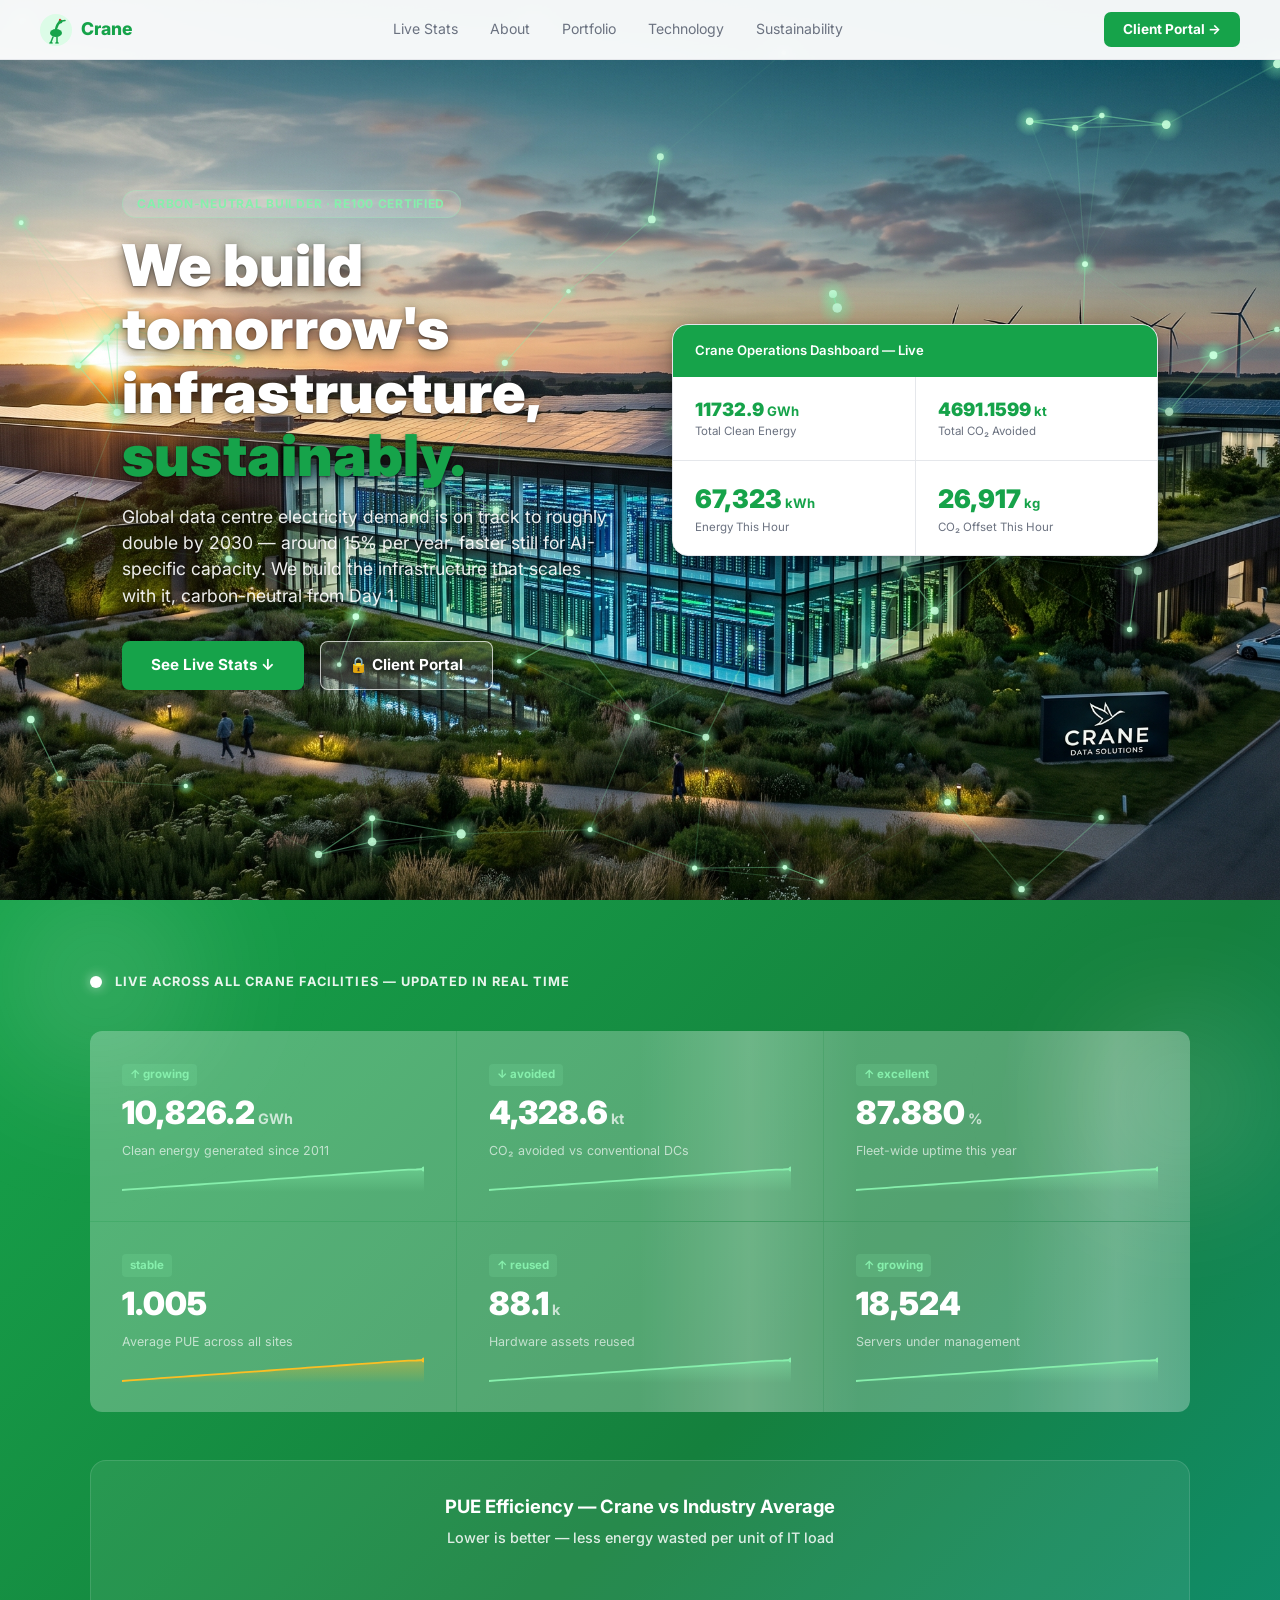
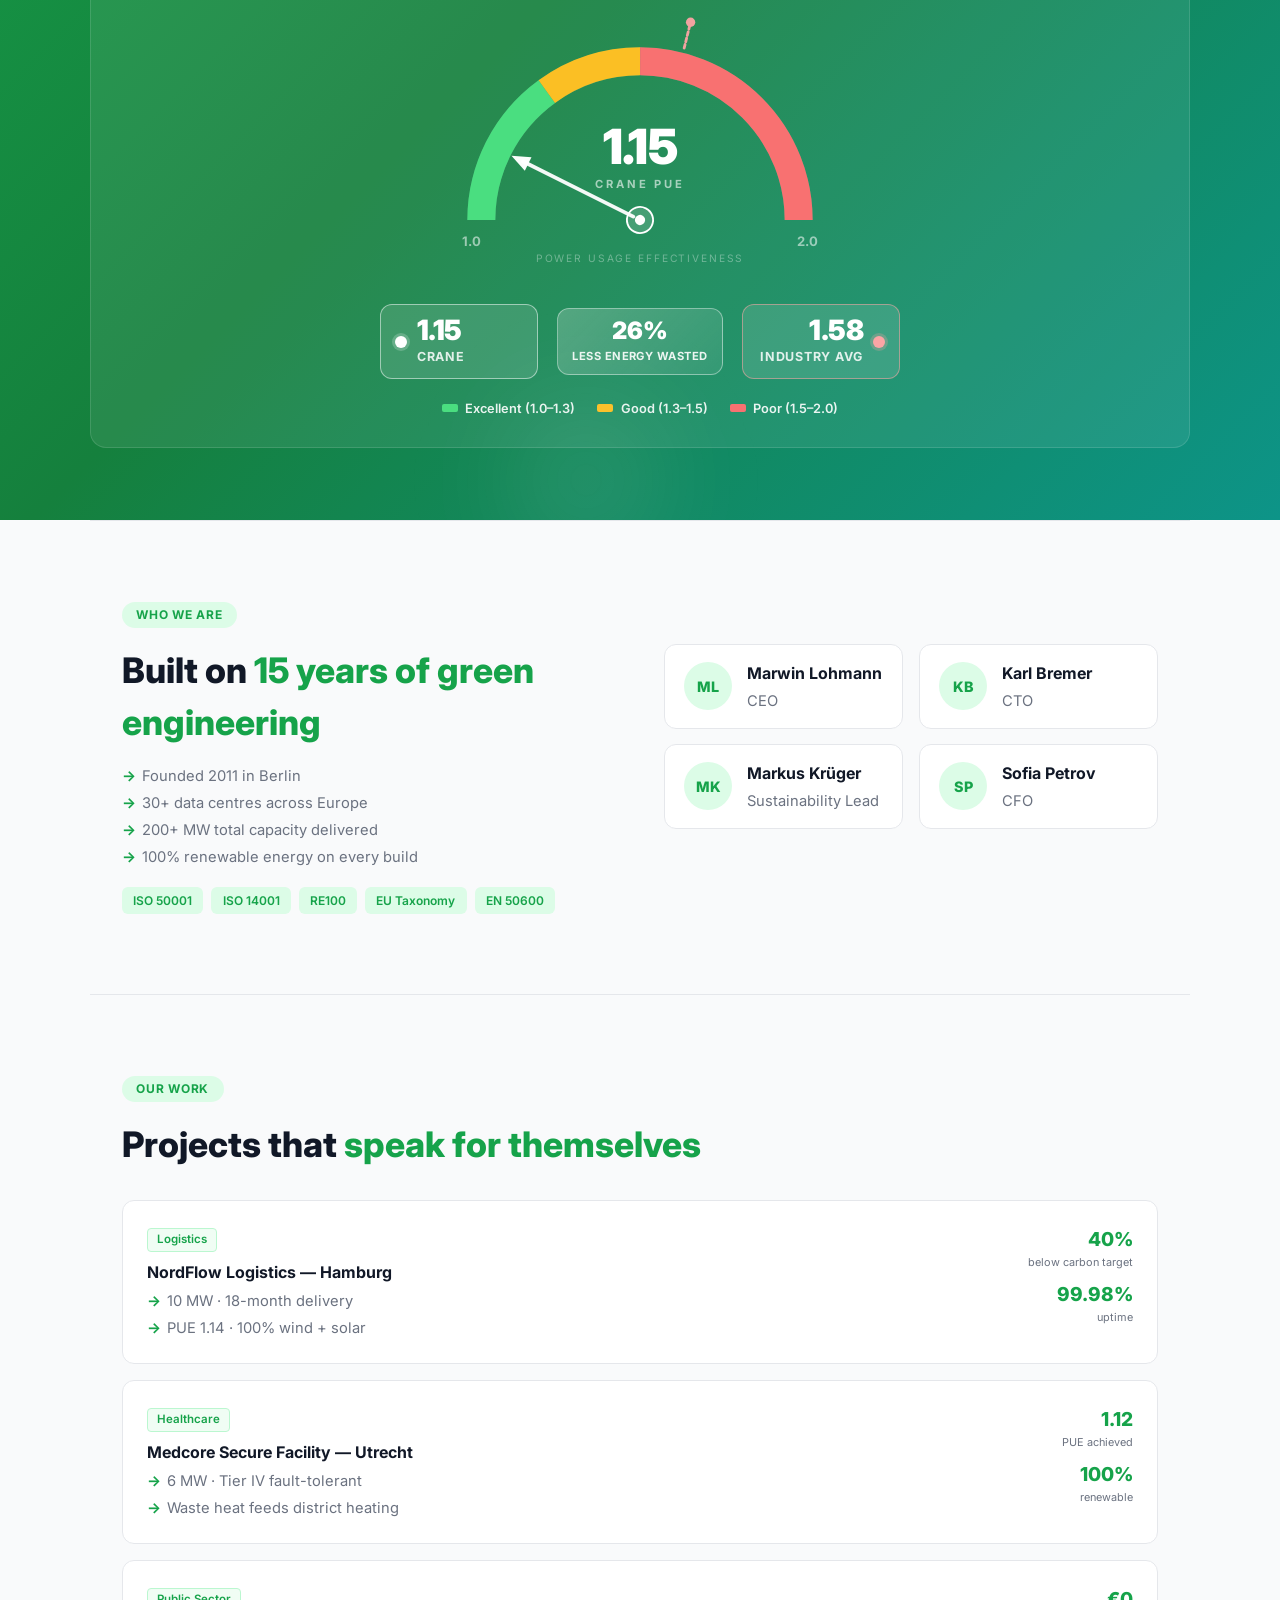
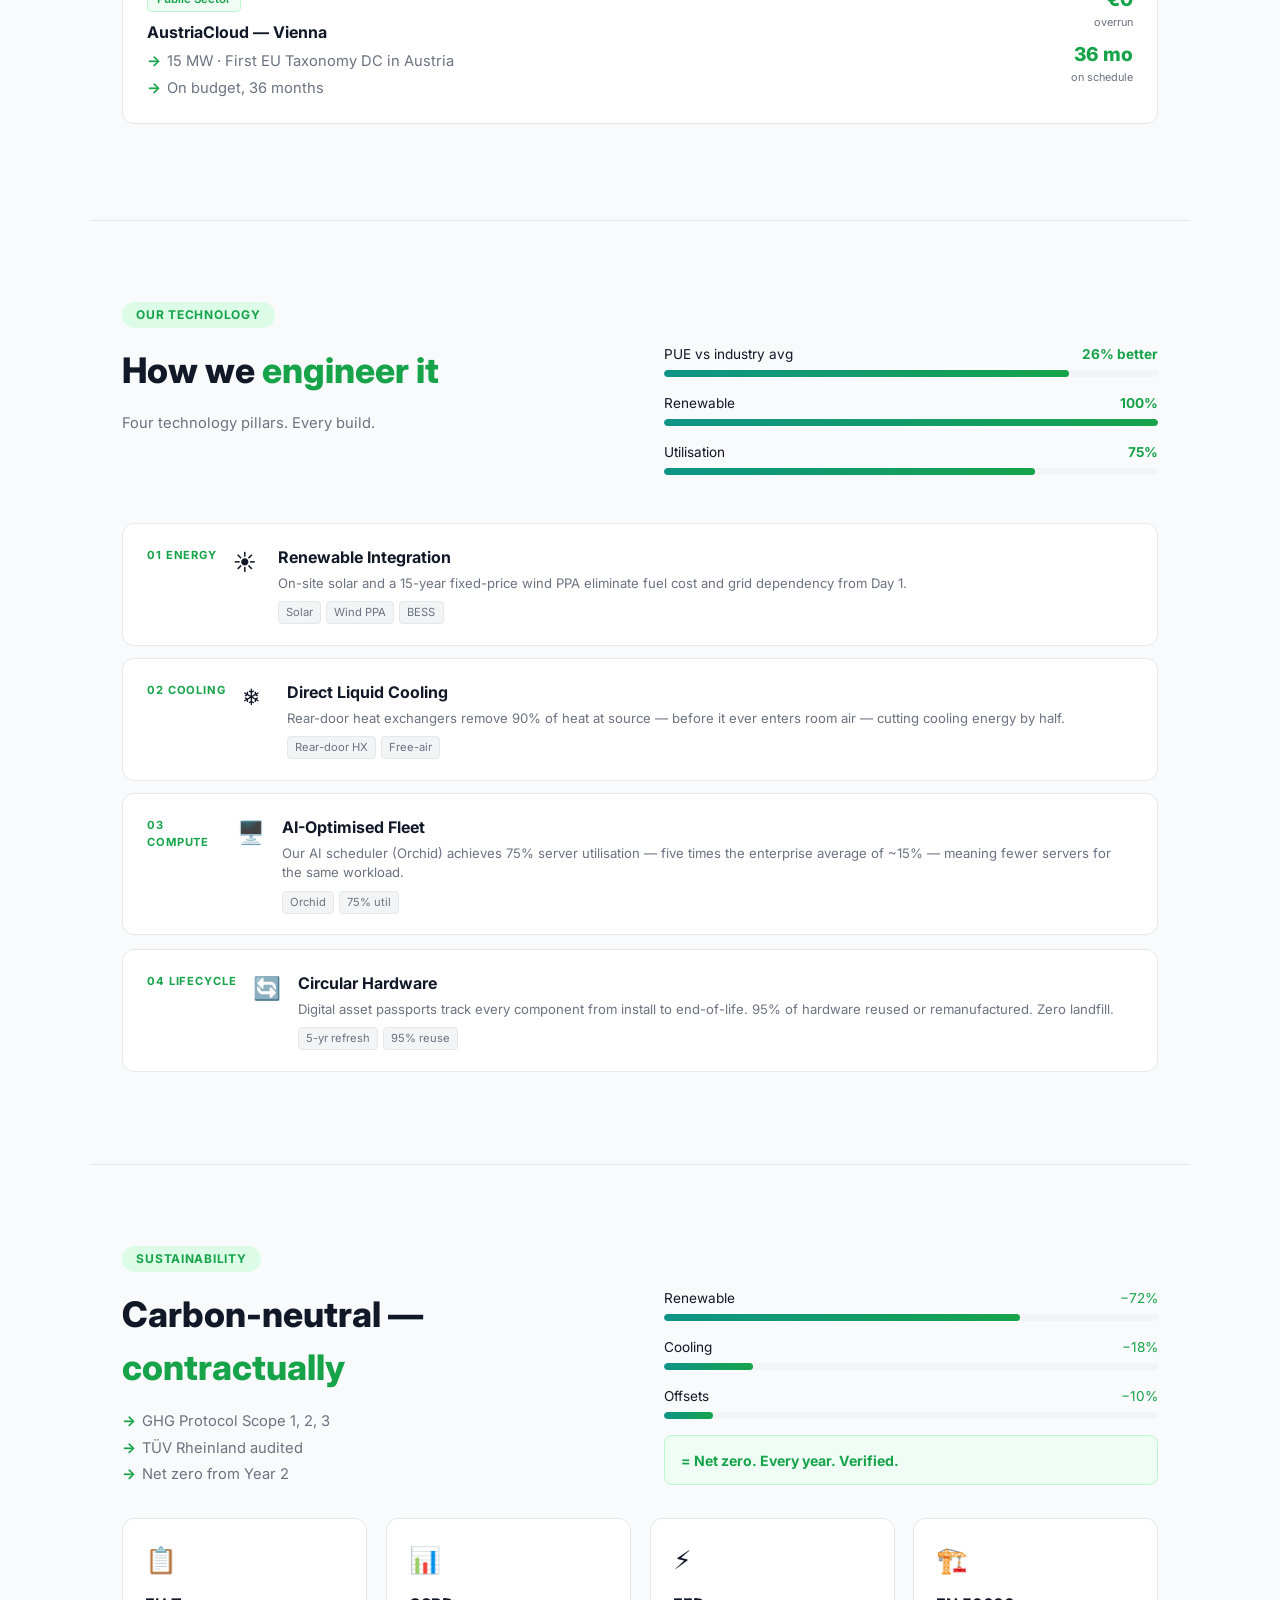
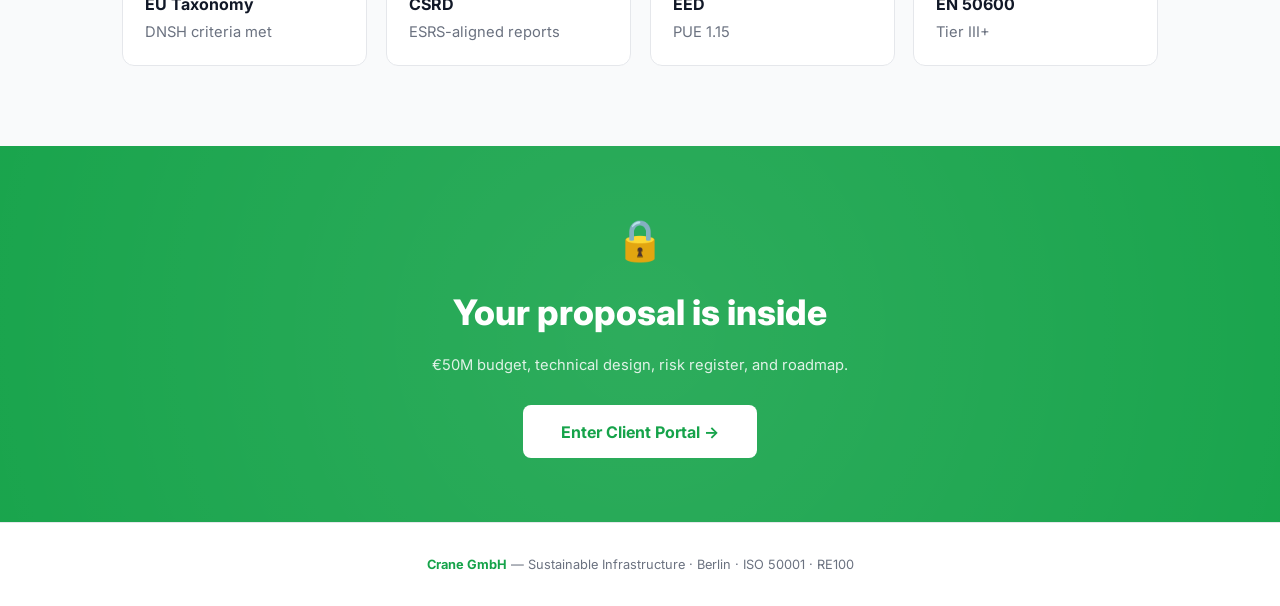
==== commit d3acbcc0: "Hero polish: remove dashboard dots and PUE emoji, halve h1 shadow - Drop the three decorative white " ====
--- a/index.html
+++ b/index.html
@@ -24,7 +24,7 @@
       z-index: -1;
       animation: kenBurns 20s ease-out infinite alternate;
     }
-    #hero h1 { color: #fff; text-shadow: 0 2px 4px rgba(0,0,0,0.9), 0 4px 24px rgba(0,0,0,0.8), 0 8px 48px rgba(0,0,0,0.6); }
+    #hero h1 { color: #fff; text-shadow: 0 1px 2px rgba(0,0,0,0.45), 0 2px 12px rgba(0,0,0,0.4), 0 4px 24px rgba(0,0,0,0.3); }
     #hero .hero-sub { color: rgba(255,255,255,0.92); text-shadow: 0 1px 8px rgba(0,0,0,0.8); }
     #hero .hero-card { box-shadow: 0 8px 48px rgba(0,0,0,0.4), 0 2px 8px rgba(0,0,0,0.2); }
     #hero .pill { background: rgba(255,255,255,0.15); color: #86efac; border: 1px solid rgba(134,239,172,0.3); }
@@ -76,7 +76,7 @@
     </div>
     <div>
       <div class="hero-card">
-        <div class="hero-card-header"><div class="hero-card-dot"></div><div class="hero-card-dot"></div><div class="hero-card-dot"></div>Crane Operations Dashboard — Live</div>
+        <div class="hero-card-header">Crane Operations Dashboard — Live</div>
         <div class="hero-stats">
           <div class="stat"><div class="stat-num" style="font-size:1.15rem"><span id="hero-gwh">0.00000</span><span style="font-size:.82rem;font-weight:700;color:var(--green);margin-left:3px">GWh</span></div><div class="stat-lbl">Total Clean Energy</div></div>
           <div class="stat"><div class="stat-num" style="font-size:1.15rem"><span id="hero-co2">0.0000</span><span style="font-size:.82rem;font-weight:700;color:var(--green);margin-left:3px">kt</span></div><div class="stat-lbl">Total CO₂ Avoided</div></div>
@@ -106,7 +106,7 @@
     </div>
     <div class="pue-card">
       <div class="pue-card-head">
-        <h3>📊 PUE Efficiency — Crane vs Industry Average</h3>
+        <h3>PUE Efficiency — Crane vs Industry Average</h3>
         <p>Lower is better — less energy wasted per unit of IT load</p>
       </div>
 
--- a/styles.css
+++ b/styles.css
@@ -210,13 +210,14 @@
 .pue-card {
   margin-top: 3rem;
   background: rgba(255,255,255,.08);
-  border: 1px solid rgba(255,255,255,.08);
+  border: 1px solid rgba(255,255,255,.12);
   border-radius: 16px;
   padding: clamp(1.2rem, 3vw, 2rem) clamp(1rem, 3vw, 1.8rem) clamp(1.4rem, 3vw, 1.8rem);
+  color: #fff; /* default all descendant text to white on the green gradient */
 }
 .pue-card-head { text-align: center; margin-bottom: 1.2rem; }
-.pue-card-head h3 { color: #fff; font-size: clamp(.95rem, 2.4vw, 1.1rem); margin: 0 0 .35rem; font-weight: 700; }
-.pue-card-head p  { color: rgba(255,255,255,.55); font-size: clamp(.72rem, 2vw, .82rem); margin: 0; }
+.pue-card-head h3 { color: #fff; font-size: clamp(1rem, 2.6vw, 1.15rem); margin: 0 0 .4rem; font-weight: 700; }
+.pue-card-head p  { color: rgba(255,255,255,.85); font-size: clamp(.8rem, 2.1vw, .9rem); margin: 0; font-weight: 500; }
 
 /* Comparison strip — sits below the gauge */
 .pue-compare {
@@ -229,42 +230,44 @@
 }
 .pue-chip {
   display: flex; align-items: center; gap: .6rem;
-  background: rgba(255,255,255,.06);
-  border: 1px solid rgba(255,255,255,.12);
+  background: rgba(255,255,255,.12);
+  border: 1px solid rgba(255,255,255,.25);
   border-radius: 12px;
   padding: .7rem .9rem;
-}
-.pue-chip-crane    { border-color: rgba(255,255,255,.35); }
+  color: #fff;
+}
+.pue-chip-crane    { border-color: rgba(255,255,255,.5); }
 .pue-chip-industry {
-  border-color: rgba(248,113,113,.35);
+  border-color: rgba(252,165,165,.55);
   flex-direction: row-reverse;
 }
 .pue-chip-industry .pue-chip-body { text-align: right; }
 .pue-chip-dot { width: 12px; height: 12px; border-radius: 50%; flex-shrink: 0; }
-.pue-chip-crane    .pue-chip-dot { background: #fff; box-shadow: 0 0 0 3px rgba(255,255,255,.15); }
-.pue-chip-industry .pue-chip-dot { background: #fca5a5; box-shadow: 0 0 0 3px rgba(252,165,165,.15);
-  background-image: repeating-linear-gradient(45deg, transparent 0 2px, rgba(0,0,0,.25) 2px 4px); }
-.pue-chip-val { font-size: clamp(1.3rem, 5vw, 1.75rem); font-weight: 900; color: #fff; line-height: 1; letter-spacing: -.02em; }
-.pue-chip-lbl { font-size: clamp(.65rem, 1.8vw, .75rem); color: rgba(255,255,255,.6); font-weight: 700; letter-spacing: .06em; text-transform: uppercase; margin-top: .2rem; }
+.pue-chip-crane    .pue-chip-dot { background: #fff; box-shadow: 0 0 0 3px rgba(255,255,255,.2); }
+.pue-chip-industry .pue-chip-dot { background: #fca5a5; box-shadow: 0 0 0 3px rgba(252,165,165,.25); }
+.pue-chip-val { font-size: clamp(1.35rem, 5vw, 1.75rem); font-weight: 900; color: #fff; line-height: 1; letter-spacing: -.02em; }
+.pue-chip-lbl { font-size: clamp(.68rem, 1.8vw, .78rem); color: rgba(255,255,255,.85); font-weight: 700; letter-spacing: .06em; text-transform: uppercase; margin-top: .25rem; }
 .pue-delta {
   text-align: center;
-  background: linear-gradient(135deg, rgba(74,222,128,.22), rgba(74,222,128,.08));
-  border: 1px solid rgba(74,222,128,.4);
+  background: linear-gradient(135deg, rgba(255,255,255,.22), rgba(255,255,255,.08));
+  border: 1px solid rgba(255,255,255,.4);
   border-radius: 12px;
-  padding: .55rem .8rem;
+  padding: .6rem .9rem;
   min-width: 0;
-}
-.pue-delta-num { font-size: clamp(1.1rem, 4.5vw, 1.5rem); font-weight: 900; color: #86efac; line-height: 1; }
-.pue-delta-lbl { font-size: clamp(.6rem, 1.6vw, .68rem); color: rgba(255,255,255,.75); font-weight: 700; margin-top: .3rem; letter-spacing: .04em; text-transform: uppercase; }
+  color: #fff;
+}
+.pue-delta-num { font-size: clamp(1.15rem, 4.5vw, 1.5rem); font-weight: 900; color: #fff; line-height: 1; }
+.pue-delta-lbl { font-size: clamp(.62rem, 1.6vw, .7rem); color: rgba(255,255,255,.9); font-weight: 700; margin-top: .3rem; letter-spacing: .04em; text-transform: uppercase; }
 
 /* Legend */
 .pue-legend {
   display: flex; justify-content: center; flex-wrap: wrap;
-  gap: .5rem 1.2rem;
+  gap: .5rem 1.4rem;
   margin-top: 1.2rem;
-}
-.pue-legend-item { display: flex; align-items: center; gap: .4rem; font-size: clamp(.7rem, 1.8vw, .78rem); color: rgba(255,255,255,.7); font-weight: 600; }
-.pue-legend-sw { width: 14px; height: 6px; border-radius: 2px; flex-shrink: 0; }
+  color: #fff;
+}
+.pue-legend-item { display: flex; align-items: center; gap: .45rem; font-size: clamp(.72rem, 1.8vw, .8rem); color: rgba(255,255,255,.9); font-weight: 600; }
+.pue-legend-sw { width: 16px; height: 8px; border-radius: 2px; flex-shrink: 0; }
 
 /* PUE mobile stacking — below ~440px the 3-column strip cramps too much */
 @media (max-width: 440px) {
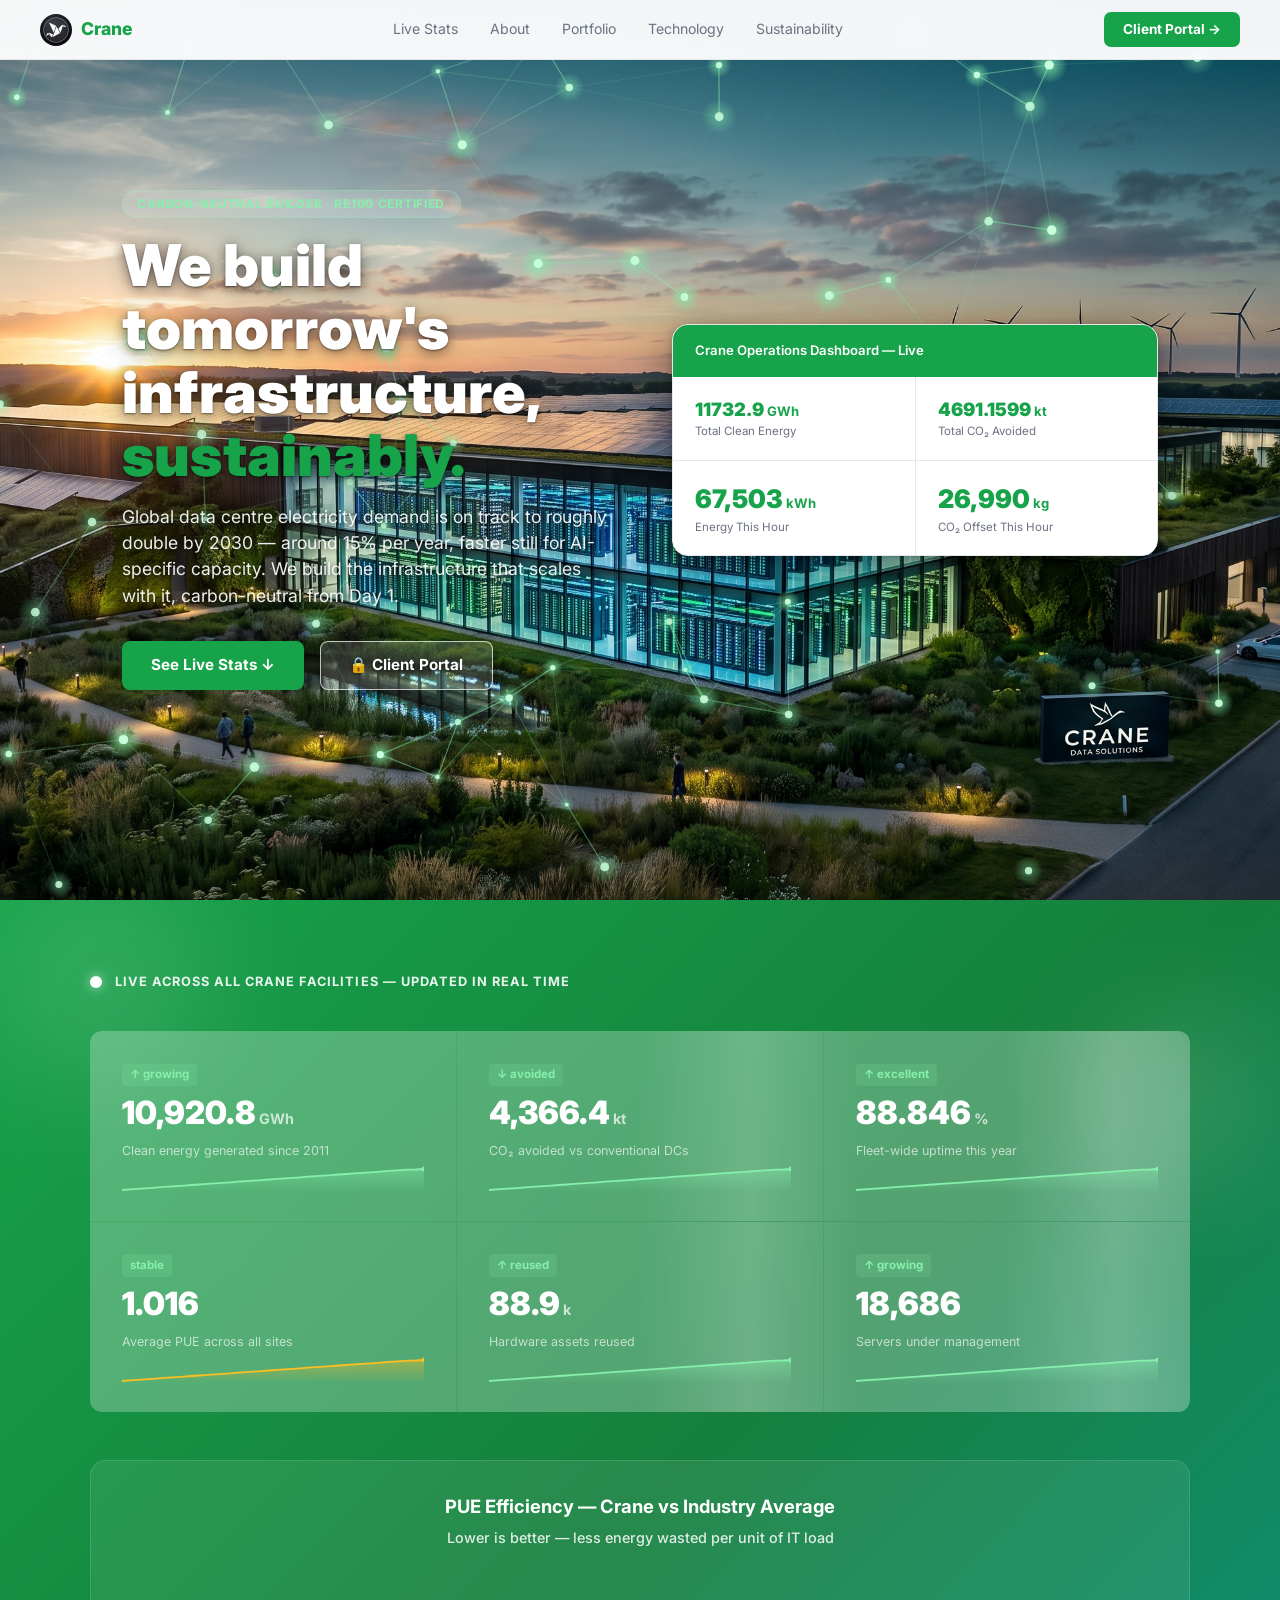
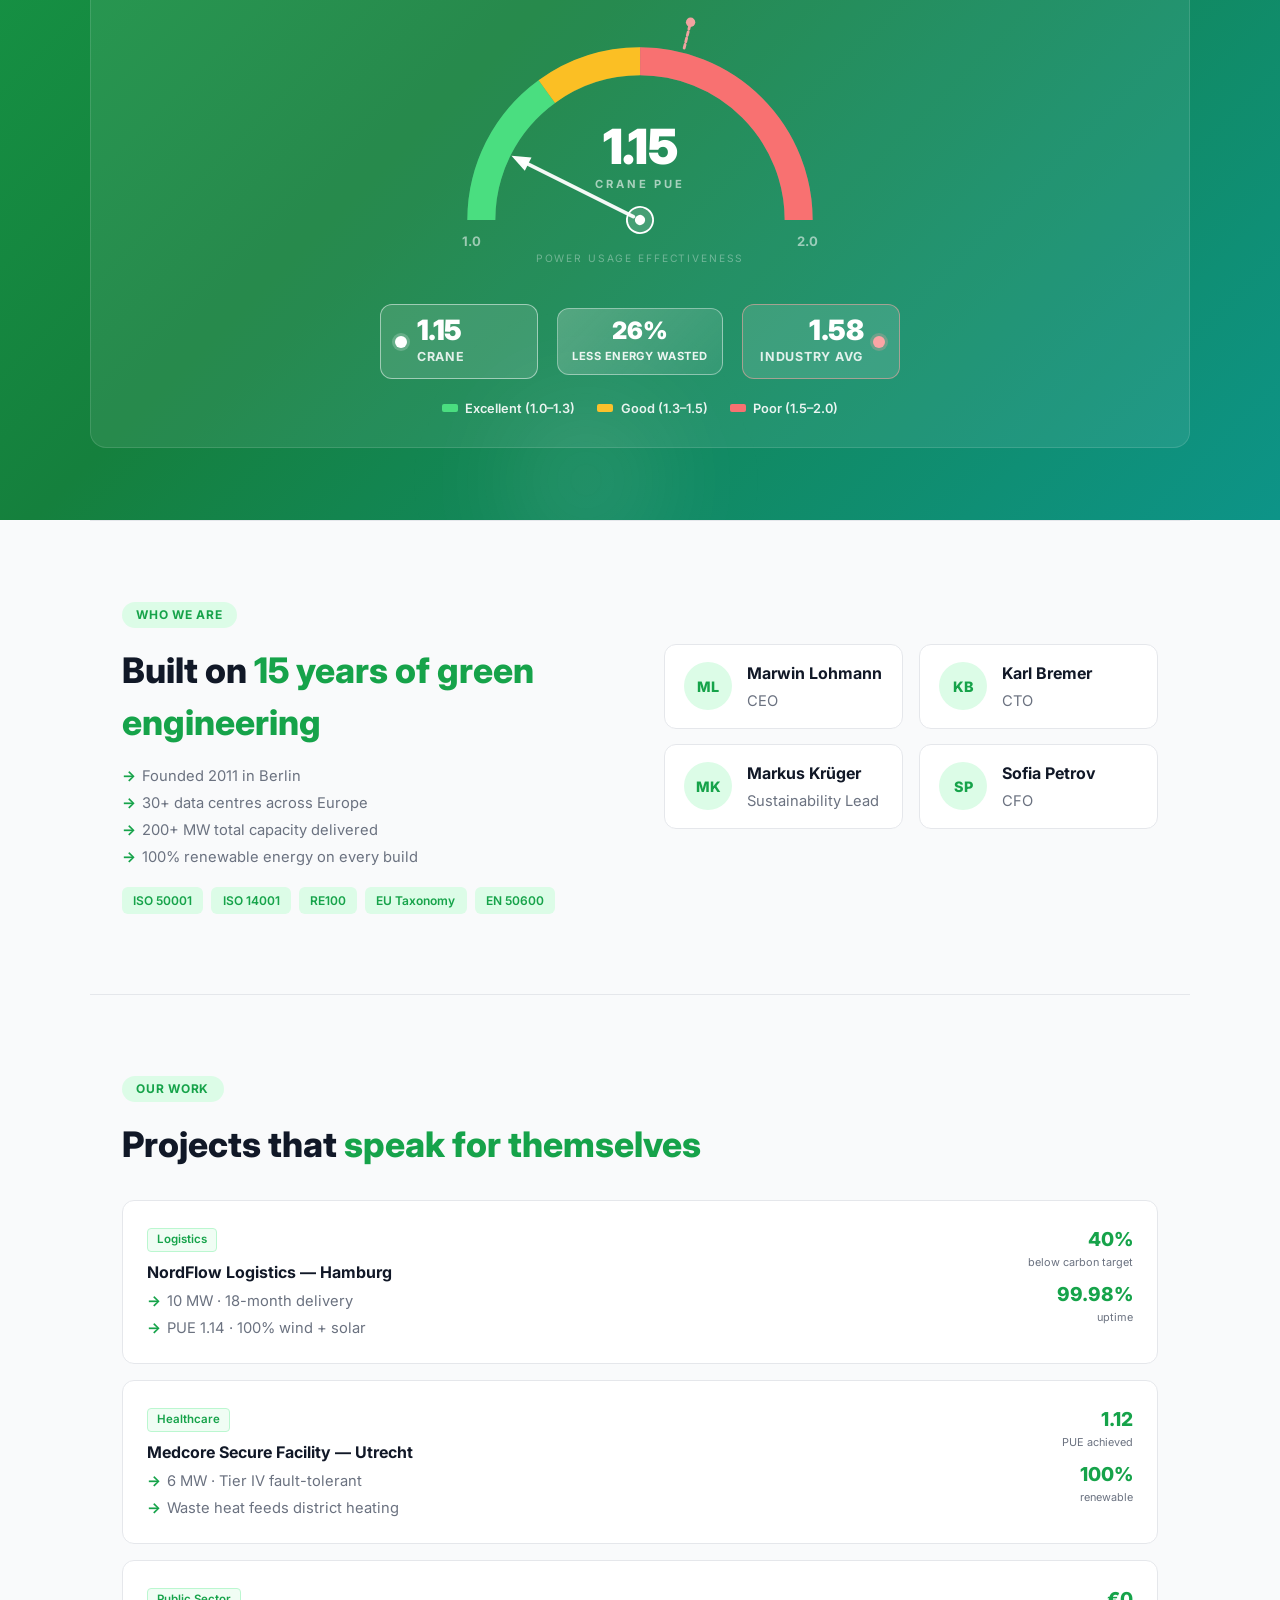
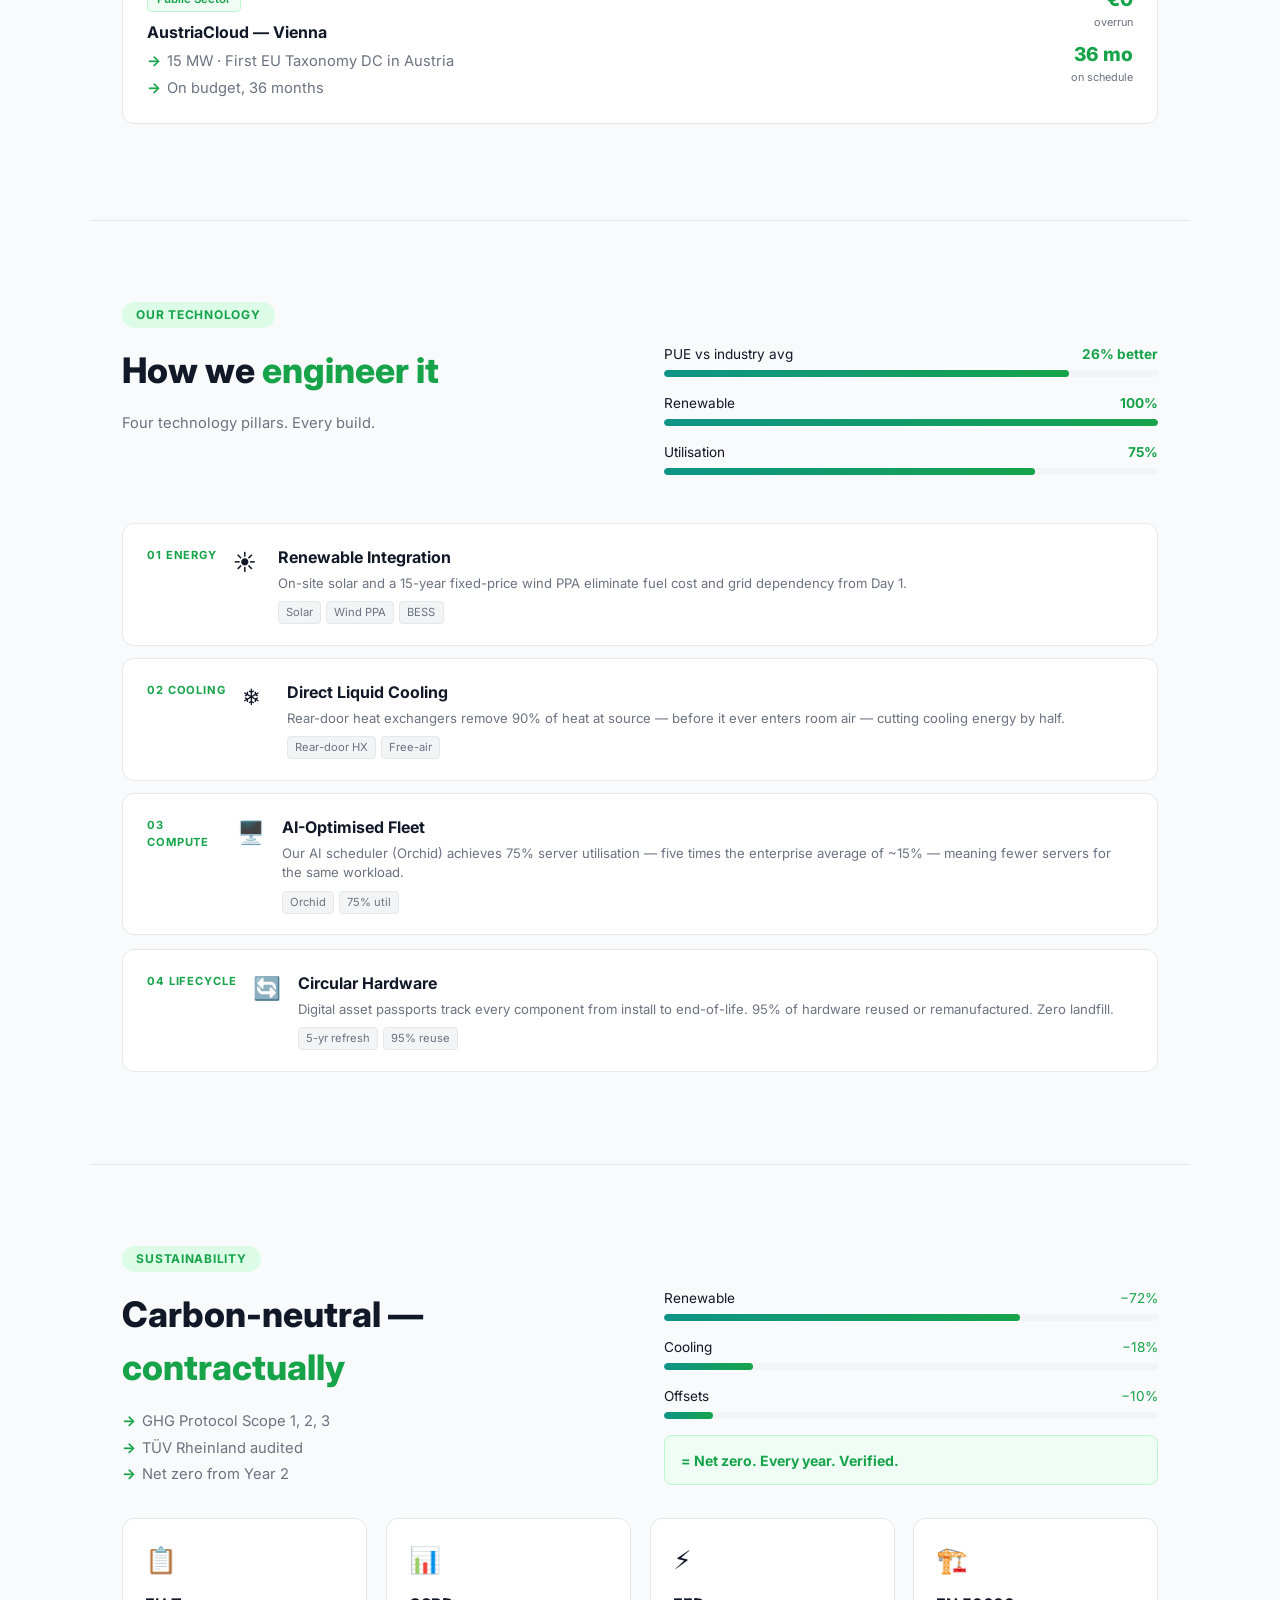
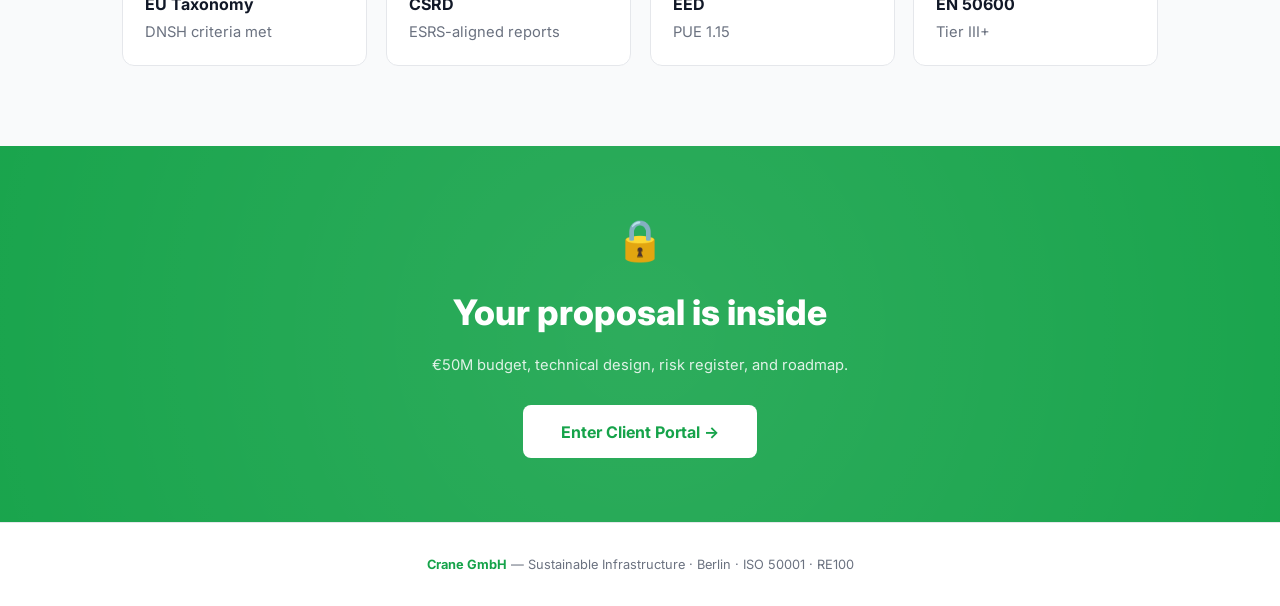
==== commit 842f9b0d: "Swap old inline SVG logo for new crane_logo.jpg on public site and portal - Nav bar (index.html) - 3" ====
--- a/index.html
+++ b/index.html
@@ -36,7 +36,7 @@
 
 <nav>
   <a href="#" class="nav-logo">
-    <svg width="32" height="32" viewBox="0 0 32 32" fill="none"><circle cx="16" cy="16" r="16" fill="#dcfce7"/><ellipse cx="16" cy="19" rx="6" ry="4" fill="#16a34a"/><path d="M16 15 Q17 10 20 8" stroke="#16a34a" stroke-width="2.2" stroke-linecap="round" fill="none"/><circle cx="20.5" cy="7.5" r="2" fill="#16a34a"/><path d="M22 7 L25 6.5" stroke="#16a34a" stroke-width="1.5" stroke-linecap="round"/><circle cx="20" cy="5.8" r="1" fill="#dc2626"/><path d="M13 23 L11 28 M11 28 L10 29 M11 28 L12 29" stroke="#16a34a" stroke-width="1.5" stroke-linecap="round"/><path d="M17 23 L17 28 M17 28 L16 29 M17 28 L18 29" stroke="#16a34a" stroke-width="1.5" stroke-linecap="round"/></svg>
+    <img src="crane_logo.jpg" alt="Crane logo" width="32" height="32" style="border-radius:50%;object-fit:cover">
     Crane
   </a>
   <ul class="nav-links">
